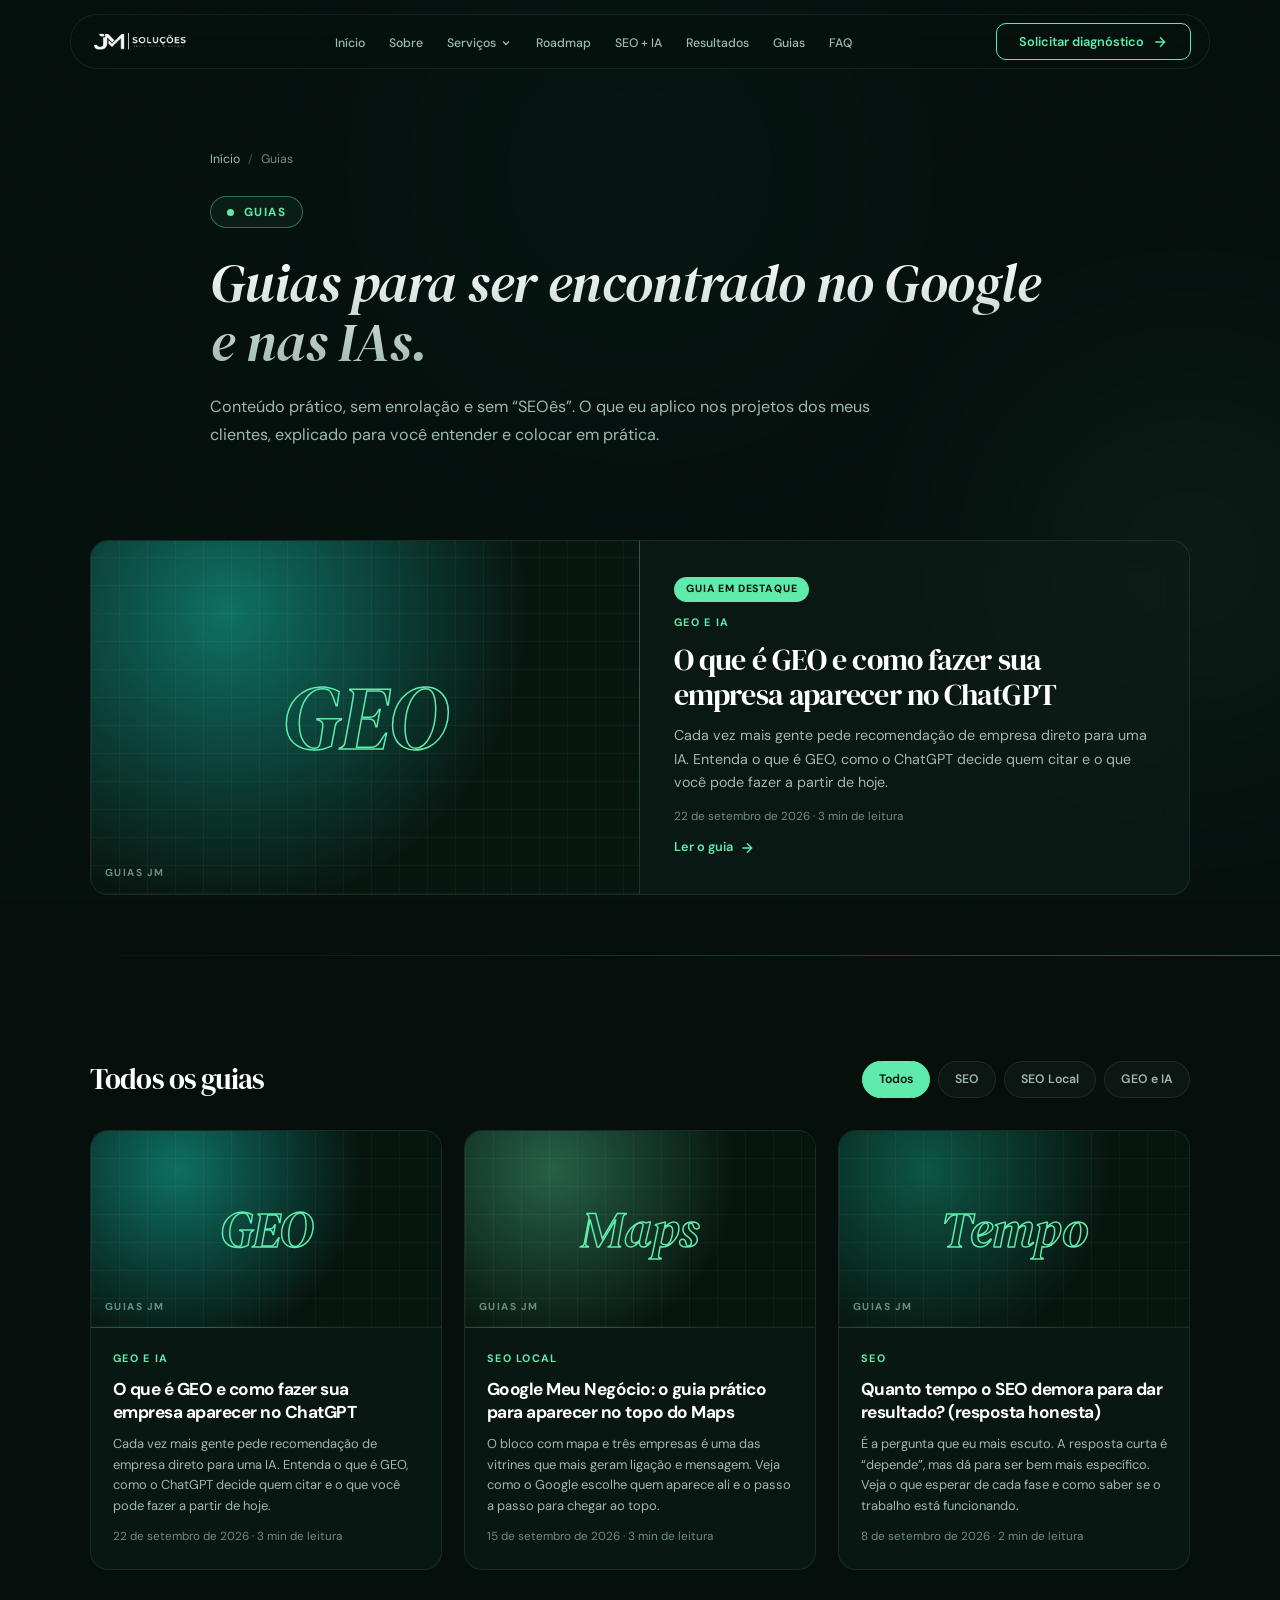
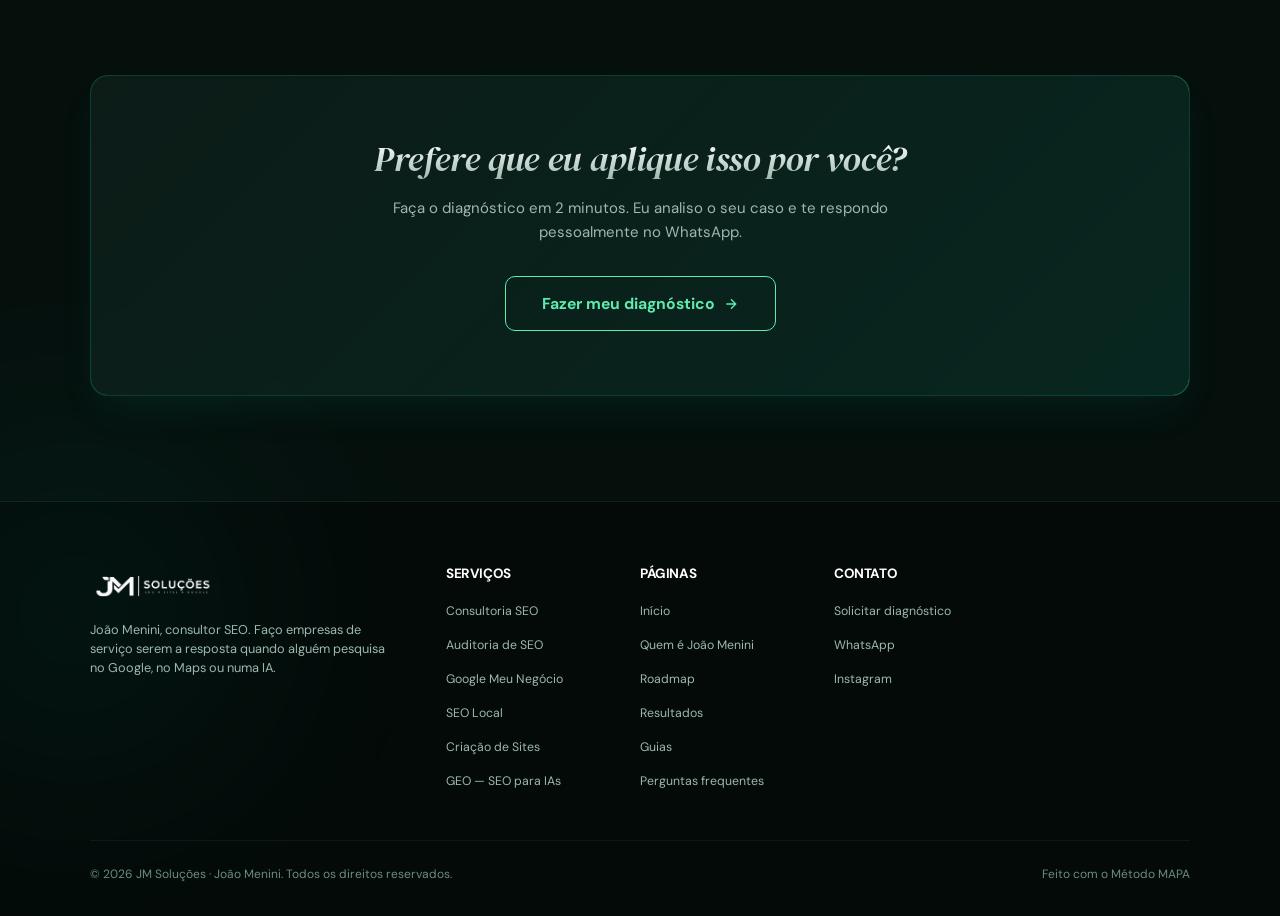
==== guias/index.html @ f7085494 "Rebuild site around SEO consulting: services, results, guides - Home rewritten: João Menini bio, Mét" ====
<!DOCTYPE html>
<html lang="pt-BR">
<head>
  <meta charset="UTF-8">
  <meta name="viewport" content="width=device-width, initial-scale=1.0">
  <title>Guias de SEO, Google Meu Negócio e GEO | João Menini</title>
  <meta name="description" content="Guias práticos e sem enrolação sobre SEO, SEO local, Google Meu Negócio e como aparecer nas IAs, escritos pelo consultor SEO João Menini.">

  <!-- OpenGraph Metadata -->
  <meta property="og:title" content="Guias de SEO, Google Meu Negócio e GEO | João Menini">
  <meta property="og:description" content="Guias práticos e sem enrolação sobre SEO, SEO local, Google Meu Negócio e como aparecer nas IAs, escritos pelo consultor SEO João Menini.">
  <meta property="og:type" content="website">
  <meta property="og:locale" content="pt_BR">

  <!-- Favicon & Stylesheet -->
  <link rel="icon" type="image/avif" href="../images/favicon.avif">
  <link rel="icon" type="image/png" href="../images/favicon.png">
  <link rel="stylesheet" href="../styles.css">
  <script type="application/ld+json">{"@context": "https://schema.org", "@type": "Blog", "name": "Guias JM Soluções", "description": "Guias práticos de SEO, SEO local, Google Meu Negócio e GEO escritos pelo consultor SEO João Menini.", "author": {"@type": "Person", "name": "João Menini"}, "blogPost": [{"@type": "BlogPosting", "headline": "O que é GEO e como fazer sua empresa aparecer no ChatGPT", "datePublished": "2026-09-22", "author": {"@type": "Person", "name": "João Menini"}}, {"@type": "BlogPosting", "headline": "Google Meu Negócio: o guia prático para aparecer no topo do Maps", "datePublished": "2026-09-15", "author": {"@type": "Person", "name": "João Menini"}}, {"@type": "BlogPosting", "headline": "Quanto tempo o SEO demora para dar resultado? (resposta honesta)", "datePublished": "2026-09-08", "author": {"@type": "Person", "name": "João Menini"}}]}</script>
</head>
<body>

  <!-- Background Ambient Glow Spotlights -->
  <div class="ambient-glow-container">
    <div class="glow-orb glow-orb-indigo"></div>
    <div class="glow-orb glow-orb-cyan"></div>
    <div class="glow-orb glow-orb-violet"></div>
  </div>

  <!-- [ HEADER / NAVBAR ] -->
  <header>
    <nav class="navbar" id="navbar" aria-label="Navegação principal">
      <a href="../index.html" class="logo">
        <img src="../images/logo.avif" alt="JM Soluções" class="logo-img" width="330" height="110">
      </a>

      <ul class="nav-links">
        <li><a href="../index.html">Início</a></li>
        <li><a href="../index.html#sobre">Sobre</a></li>
        <li class="nav-dropdown">
          <button class="nav-dropdown-toggle" aria-expanded="false" aria-haspopup="true">Serviços <svg width="12" height="12" viewBox="0 0 24 24" fill="none" stroke="currentColor" stroke-width="2.5" aria-hidden="true"><polyline points="6 9 12 15 18 9"/></svg></button>
          <div class="nav-dropdown-menu">
            <a href="../servicos/consultoria-seo.html">Consultoria SEO</a>
            <a href="../servicos/auditoria-seo.html">Auditoria de SEO</a>
            <a href="../servicos/google-meu-negocio.html">Google Meu Negócio</a>
            <a href="../servicos/seo-local.html">SEO Local</a>
            <a href="../servicos/criacao-de-sites.html">Criação de Sites</a>
            <a href="../servicos/geo-seo-para-ia.html">GEO — SEO para IAs</a>
          </div>
        </li>
        <li><a href="../index.html#roadmap">Roadmap</a></li>
        <li><a href="../index.html#ia">SEO + IA</a></li>
        <li><a href="../resultados.html">Resultados</a></li>
        <li><a href="../guias/index.html" class="active">Guias</a></li>
        <li><a href="../index.html#faq">FAQ</a></li>
      </ul>

      <button class="btn btn-primary open-modal-btn">
        Solicitar diagnóstico
        <svg width="16" height="16" viewBox="0 0 24 24" fill="none" stroke="currentColor" stroke-width="2" aria-hidden="true"><path d="M5 12h14M12 5l7 7-7 7"/></svg>
      </button>

      <button class="mobile-toggle" id="mobileToggle" aria-label="Abrir menu">
        <svg width="24" height="24" viewBox="0 0 24 24" fill="none" stroke="currentColor" stroke-width="2"><path d="M4 6h16M4 12h16M4 18h16"/></svg>
      </button>
    </nav>

    <!-- Mobile Drawer -->
    <div class="mobile-drawer" id="mobileDrawer">
      <button class="mobile-drawer-close" id="mobileDrawerClose" aria-label="Fechar menu">&times;</button>
      <a href="../index.html" class="mobile-nav-link">Início</a>
      <a href="../index.html#sobre" class="mobile-nav-link">Sobre</a>
      <div class="mobile-drawer-group">
        <span class="mobile-drawer-label">Serviços</span>
        <a href="../servicos/consultoria-seo.html" class="mobile-nav-link">Consultoria SEO</a>
        <a href="../servicos/auditoria-seo.html" class="mobile-nav-link">Auditoria de SEO</a>
        <a href="../servicos/google-meu-negocio.html" class="mobile-nav-link">Google Meu Negócio</a>
        <a href="../servicos/seo-local.html" class="mobile-nav-link">SEO Local</a>
        <a href="../servicos/criacao-de-sites.html" class="mobile-nav-link">Criação de Sites</a>
        <a href="../servicos/geo-seo-para-ia.html" class="mobile-nav-link">GEO — SEO para IAs</a>
      </div>
      <a href="../index.html#roadmap" class="mobile-nav-link">Roadmap</a>
      <a href="../index.html#ia" class="mobile-nav-link">SEO + IA</a>
      <a href="../resultados.html" class="mobile-nav-link">Resultados</a>
      <a href="../guias/index.html" class="mobile-nav-link">Guias</a>
      <a href="../index.html#faq" class="mobile-nav-link">FAQ</a>
      <button class="btn btn-primary open-modal-btn" style="margin-top: 12px;">Solicitar diagnóstico</button>
    </div>
  </header>

  <main>
    <section class="page-hero section-relative">
      <div class="container">
        <nav aria-label="Você está em">
          <ol class="breadcrumb">
            <li><a href="../index.html">Início</a></li>
            <li aria-current="page">Guias</li>
          </ol>
        </nav>
        <div class="hero-kicker"><span class="pulse"></span> Guias</div>
        <h1 class="page-title text-gradient">Guias para ser encontrado no Google e nas IAs.</h1>
        <p class="page-lead">Conteúdo prático, sem enrolação e sem “SEOês”. O que eu aplico nos projetos dos meus clientes, explicado para você entender e colocar em prática.</p>
      </div>
    </section>

    <section class="section-relative" style="padding-bottom: 60px;">
      <div class="container">
        <a class="glass-card guide-featured reveal" href="../guias/o-que-e-geo-como-aparecer-no-chatgpt.html">
          <div class="guide-cover cat-geo-ia large" aria-hidden="true">
              <span class="guide-cover-word">GEO</span>
              <span class="guide-cover-brand">Guias JM</span>
            </div>
          <div class="guide-featured-body">
            <span class="guide-badge">Guia em destaque</span>
            <span class="guide-cat">GEO e IA</span>
            <h2>O que é GEO e como fazer sua empresa aparecer no ChatGPT</h2>
            <p>Cada vez mais gente pede recomendação de empresa direto para uma IA. Entenda o que é GEO, como o ChatGPT decide quem citar e o que você pode fazer a partir de hoje.</p>
            <span class="guide-meta"><time datetime="2026-09-22">22 de setembro de 2026</time> · 3 min de leitura</span>
            <span class="servico-link-cta">Ler o guia <svg width="16" height="16" viewBox="0 0 24 24" fill="none" stroke="currentColor" stroke-width="2" aria-hidden="true"><path d="M5 12h14M12 5l7 7-7 7"/></svg></span>
          </div>
        </a>
      </div>
    </section>

    <hr class="section-divider">

    <section class="section-padding section-relative" id="todos-os-guias">
      <div class="container">
        <div class="guides-toolbar reveal">
          <h2 class="guides-toolbar-title">Todos os guias</h2>
          <div class="guide-chips" role="group" aria-label="Filtrar por categoria"><button class="guide-chip active" data-filter="all">Todos</button><button class="guide-chip" data-filter="seo">SEO</button><button class="guide-chip" data-filter="seo-local">SEO Local</button><button class="guide-chip" data-filter="geo-ia">GEO e IA</button></div>
        </div>
        <div class="guides-grid">
          <a class="glass-card guide-card " href="../guias/o-que-e-geo-como-aparecer-no-chatgpt.html" data-cat="geo-ia">
            <div class="guide-cover cat-geo-ia " aria-hidden="true">
              <span class="guide-cover-word">GEO</span>
              <span class="guide-cover-brand">Guias JM</span>
            </div>
            <div class="guide-card-body">
              <span class="guide-cat">GEO e IA</span>
              <h3>O que é GEO e como fazer sua empresa aparecer no ChatGPT</h3>
              <p>Cada vez mais gente pede recomendação de empresa direto para uma IA. Entenda o que é GEO, como o ChatGPT decide quem citar e o que você pode fazer a partir de hoje.</p>
              <span class="guide-meta"><time datetime="2026-09-22">22 de setembro de 2026</time> · 3 min de leitura</span>
            </div>
          </a>
          <a class="glass-card guide-card " href="../guias/google-meu-negocio-guia-para-aparecer-no-maps.html" data-cat="seo-local">
            <div class="guide-cover cat-seo-local " aria-hidden="true">
              <span class="guide-cover-word">Maps</span>
              <span class="guide-cover-brand">Guias JM</span>
            </div>
            <div class="guide-card-body">
              <span class="guide-cat">SEO Local</span>
              <h3>Google Meu Negócio: o guia prático para aparecer no topo do Maps</h3>
              <p>O bloco com mapa e três empresas é uma das vitrines que mais geram ligação e mensagem. Veja como o Google escolhe quem aparece ali e o passo a passo para chegar ao topo.</p>
              <span class="guide-meta"><time datetime="2026-09-15">15 de setembro de 2026</time> · 3 min de leitura</span>
            </div>
          </a>
          <a class="glass-card guide-card " href="../guias/quanto-tempo-seo-demora-para-dar-resultado.html" data-cat="seo">
            <div class="guide-cover cat-seo " aria-hidden="true">
              <span class="guide-cover-word">Tempo</span>
              <span class="guide-cover-brand">Guias JM</span>
            </div>
            <div class="guide-card-body">
              <span class="guide-cat">SEO</span>
              <h3>Quanto tempo o SEO demora para dar resultado? (resposta honesta)</h3>
              <p>É a pergunta que eu mais escuto. A resposta curta é “depende”, mas dá para ser bem mais específico. Veja o que esperar de cada fase e como saber se o trabalho está funcionando.</p>
              <span class="guide-meta"><time datetime="2026-09-08">8 de setembro de 2026</time> · 2 min de leitura</span>
            </div>
          </a>
        </div>
        <p class="guides-empty" hidden>Nenhum guia nesta categoria ainda. Em breve!</p>
      </div>
    </section>

    <section class="section-padding section-relative" style="padding-top: 0;">
      <div class="container">
        <div class="cta-final-box reveal-scale">
          <h2 class="cta-final-title text-gradient">Prefere que eu aplique isso por você?</h2>
          <p class="cta-final-subtitle">Faça o diagnóstico em 2 minutos. Eu analiso o seu caso e te respondo pessoalmente no WhatsApp.</p>
          <button class="btn btn-cyan open-modal-btn" style="font-size: 1.05rem; padding: 16px 36px;">Fazer meu diagnóstico <svg width="16" height="16" viewBox="0 0 24 24" fill="none" stroke="currentColor" stroke-width="2" aria-hidden="true"><path d="M5 12h14M12 5l7 7-7 7"/></svg></button>
        </div>
      </div>
    </section>
  </main>

  <!-- [ FOOTER ] -->
  <footer class="footer">
    <div class="container">
      <div class="footer-grid">
        <div class="footer-brand">
          <a href="../index.html" class="logo">
            <img src="../images/logo.avif" alt="JM Soluções" class="logo-img" width="330" height="110">
          </a>
          <p>
            João Menini, consultor SEO. Faço empresas de serviço serem a resposta quando alguém pesquisa no Google, no Maps ou numa IA.
          </p>
        </div>

        <div class="footer-column">
          <h4>SERVIÇOS</h4>
          <ul>
            <li><a href="../servicos/consultoria-seo.html">Consultoria SEO</a></li>
            <li><a href="../servicos/auditoria-seo.html">Auditoria de SEO</a></li>
            <li><a href="../servicos/google-meu-negocio.html">Google Meu Negócio</a></li>
            <li><a href="../servicos/seo-local.html">SEO Local</a></li>
            <li><a href="../servicos/criacao-de-sites.html">Criação de Sites</a></li>
            <li><a href="../servicos/geo-seo-para-ia.html">GEO — SEO para IAs</a></li>
          </ul>
        </div>

        <div class="footer-column">
          <h4>PÁGINAS</h4>
          <ul>
            <li><a href="../index.html">Início</a></li>
            <li><a href="../index.html#sobre">Quem é João Menini</a></li>
            <li><a href="../index.html#roadmap">Roadmap</a></li>
            <li><a href="../resultados.html">Resultados</a></li>
            <li><a href="../guias/index.html">Guias</a></li>
            <li><a href="../index.html#faq">Perguntas frequentes</a></li>
          </ul>
        </div>

        <div class="footer-column">
          <h4>CONTATO</h4>
          <ul>
            <li><a href="#" class="open-modal-btn">Solicitar diagnóstico</a></li>
            <li><a href="https://wa.me/5500000000000" target="_blank" rel="noopener">WhatsApp</a></li>
            <li><a href="https://instagram.com" target="_blank" rel="noopener">Instagram</a></li>
          </ul>
        </div>
      </div>

      <div class="footer-bottom">
        <div>© 2026 JM Soluções · João Menini. Todos os direitos reservados.</div>
        <div>Feito com o Método MAPA</div>
      </div>
    </div>
  </footer>

  <!-- Floating diagnosis CTA -->
  <button class="diag-float open-modal-btn" aria-label="Solicitar diagnóstico">
    Solicitar diagnóstico <svg width="16" height="16" viewBox="0 0 24 24" fill="none" stroke="currentColor" stroke-width="2" aria-hidden="true"><path d="M5 12h14M12 5l7 7-7 7"/></svg>
  </button>

  <!-- DIAGNÓSTICO MODAL (multi-step → WhatsApp) -->
  <div class="modal-overlay" id="contactModal" role="dialog" aria-modal="true" aria-labelledby="diagTitle">
    <div class="modal-content diag-modal">
      <button class="modal-close" id="modalClose" aria-label="Fechar">&times;</button>

      <div class="diag-head">
        <span class="diag-kicker">Diagnóstico gratuito · 2 minutos</span>
        <h3 class="modal-title text-gradient" id="diagTitle">Me conta sobre a sua empresa.</h3>
        <p class="modal-desc">São 4 passos rápidos. No final, suas respostas vão direto para o meu WhatsApp e eu te respondo pessoalmente.</p>
        <div class="diag-progress"><span class="diag-progress-bar" id="diagProgress"></span></div>
        <div class="diag-step-label" id="diagStepLabel">Etapa 1 de 4</div>
      </div>

      <form id="leadForm" novalidate>
        <fieldset class="diag-step active">
          <legend>Sua empresa</legend>
          <p class="diag-hint">Para eu saber com quem estou falando.</p>
          <div class="form-group">
            <label for="diagEmpresa">Nome da empresa</label>
            <input type="text" id="diagEmpresa" name="empresa" class="form-control" placeholder="Ex: Clínica Sorriso" required>
          </div>
          <div class="form-row">
            <div class="form-group">
              <label for="diagSegmento">Segmento</label>
              <input type="text" id="diagSegmento" name="segmento" class="form-control" placeholder="Ex: Odontologia" required>
            </div>
            <div class="form-group">
              <label for="diagCidade">Cidade e estado</label>
              <input type="text" id="diagCidade" name="cidade" class="form-control" placeholder="Ex: Rio de Janeiro, RJ" required>
            </div>
          </div>
        </fieldset>

        <fieldset class="diag-step">
          <legend>O que você quer resolver?</legend>
          <p class="diag-hint">Não precisa ter certeza. Na dúvida, escolha “Ainda não sei”.</p>
          <div class="form-group">
            <label for="diagService">Serviço de interesse</label>
            <select id="diagService" name="servico" class="form-control" required><option value="" disabled selected>Selecione uma opção</option><option value="Consultoria SEO">Consultoria SEO</option><option value="Auditoria de SEO">Auditoria de SEO</option><option value="Google Meu Negócio">Google Meu Negócio</option><option value="SEO Local">SEO Local</option><option value="Criação de Sites">Criação de Sites</option><option value="GEO (SEO para IAs)">GEO (SEO para IAs)</option><option value="Ainda não sei">Ainda não sei</option></select>
          </div>
          <div class="form-group">
            <label for="diagObjetivo">Principal objetivo</label>
            <select id="diagObjetivo" name="objetivo" class="form-control" required><option value="" disabled selected>Selecione uma opção</option><option value="Gerar mais contatos e clientes">Gerar mais contatos e clientes</option><option value="Aparecer no Google">Aparecer no Google</option><option value="Aparecer no Google Maps">Aparecer no Google Maps</option><option value="Ser recomendado pelas IAs">Ser recomendado pelas IAs</option><option value="Melhorar o site atual">Melhorar o site atual</option><option value="Criar um site novo">Criar um site novo</option></select>
          </div>
        </fieldset>

        <fieldset class="diag-step">
          <legend>Onde você está hoje</legend>
          <p class="diag-hint">Isso me ajuda a chegar na conversa já com algumas ideias.</p>
          <div class="form-group">
            <label for="diagSite">URL do site (se houver)</label>
            <input type="text" id="diagSite" name="site" class="form-control" placeholder="www.suaempresa.com.br">
          </div>
          <div class="form-row">
            <div class="form-group">
              <label for="diagInvest">Investimento previsto</label>
              <select id="diagInvest" name="investimento" class="form-control" required><option value="" disabled selected>Selecione</option><option value="Ainda estou avaliando">Ainda estou avaliando</option><option value="Até R$ 1.500/mês">Até R$ 1.500/mês</option><option value="R$ 1.500 a R$ 3.000/mês">R$ 1.500 a R$ 3.000/mês</option><option value="Acima de R$ 3.000/mês">Acima de R$ 3.000/mês</option></select>
            </div>
            <div class="form-group">
              <label for="diagJaInveste">Já investe em SEO?</label>
              <select id="diagJaInveste" name="investe_seo" class="form-control" required><option value="" disabled selected>Selecione</option><option value="Sim, com agência ou profissional">Sim, com agência ou profissional</option><option value="Sim, faço por conta própria">Sim, faço por conta própria</option><option value="Não, ainda não invisto">Não, ainda não invisto</option></select>
            </div>
          </div>
          <div class="form-group">
            <label for="diagContexto">Contexto adicional (opcional)</label>
            <textarea id="diagContexto" name="contexto" class="form-control" rows="3" placeholder="Conte o que está acontecendo hoje, concorrentes, metas..."></textarea>
          </div>
        </fieldset>

        <fieldset class="diag-step">
          <legend>Para onde eu te respondo?</legend>
          <p class="diag-hint">Uso seus dados só para responder você. Nada de lista de e-mail.</p>
          <div class="form-group">
            <label for="diagNome">Seu nome</label>
            <input type="text" id="diagNome" name="nome" class="form-control" placeholder="Ex: Rodrigo Silva" required autocomplete="name">
          </div>
          <div class="form-row">
            <div class="form-group">
              <label for="diagWhats">WhatsApp</label>
              <input type="tel" id="diagWhats" name="whatsapp" class="form-control" placeholder="(00) 90000-0000" required autocomplete="tel">
            </div>
            <div class="form-group">
              <label for="diagEmail">E-mail (opcional)</label>
              <input type="email" id="diagEmail" name="email" class="form-control" placeholder="voce@empresa.com" autocomplete="email">
            </div>
          </div>
        </fieldset>

        <div class="diag-nav">
          <button type="button" class="btn btn-secondary" id="diagBack" hidden>Voltar</button>
          <button type="button" class="btn btn-primary" id="diagNext">Continuar <svg width="16" height="16" viewBox="0 0 24 24" fill="none" stroke="currentColor" stroke-width="2" aria-hidden="true"><path d="M5 12h14M12 5l7 7-7 7"/></svg></button>
          <button type="submit" class="btn btn-cyan" id="diagSubmit" hidden>Enviar diagnóstico <svg width="16" height="16" viewBox="0 0 24 24" fill="none" stroke="currentColor" stroke-width="2" aria-hidden="true"><path d="M5 12h14M12 5l7 7-7 7"/></svg></button>
        </div>
        <p class="diag-privacy">Quem responde é o próprio João Menini.</p>
      </form>

      <div class="diag-success" id="diagSuccess" role="status">
        <div class="diag-success-icon">
          <svg width="26" height="26" viewBox="0 0 24 24" fill="none" stroke="currentColor" stroke-width="2.5"><polyline points="20 6 9 17 4 12"/></svg>
        </div>
        <h3>Pronto! Agora é só enviar.</h3>
        <p>Abri o WhatsApp com as suas respostas. É só apertar enviar. Se a janela não abriu, use o botão abaixo.</p>
        <a href="#" class="btn btn-cyan" id="diagWhatsLink" target="_blank" rel="noopener">Abrir WhatsApp <svg width="16" height="16" viewBox="0 0 24 24" fill="none" stroke="currentColor" stroke-width="2" aria-hidden="true"><path d="M5 12h14M12 5l7 7-7 7"/></svg></a>
      </div>
    </div>
  </div>

  <!-- PROOF IMAGE LIGHTBOX MODAL -->
  <div class="proof-lightbox" id="proofLightbox" role="dialog" aria-modal="true" aria-hidden="true" aria-label="Visualização do print ampliado">
    <div class="proof-lightbox-backdrop" id="proofLightboxBackdrop"></div>
    <div class="proof-lightbox-container">
      <button class="proof-lightbox-close" id="proofLightboxClose" aria-label="Fechar visualização">
        <svg width="20" height="20" viewBox="0 0 24 24" fill="none" stroke="currentColor" stroke-width="2.5"><line x1="18" y1="6" x2="6" y2="18"/><line x1="6" y1="6" x2="18" y2="18"/></svg>
      </button>
      <div class="proof-lightbox-body">
        <img alt="" class="proof-lightbox-img" id="proofLightboxImg">
        <div class="proof-lightbox-caption" id="proofLightboxCaption"></div>
      </div>
    </div>
  </div>

  <!-- JavaScript App Logic -->
  <script src="../app.js"></script>
</body>
</html>
---- styles.css ----
/* ==========================================================================
   JM SOLUÇÕES — EDITORIAL DARK TEAL DESIGN SYSTEM (INSPIRED BY FYSI LAB DIGITAL)
   ========================================================================== */

@import url('https://fonts.googleapis.com/css2?family=DM+Serif+Display:ital@0;1&family=DM+Sans:wght@400;500;600;700;800&display=swap');

:root {
  /* Color Palette — Editorial Dark Teal */
  --bg-base: #05100d;
  --bg-surface: #0b1f1b;
  --bg-card: rgba(13, 28, 24, 0.65);
  --bg-card-hover: rgba(17, 36, 31, 0.85);
  --bg-glass: rgba(255, 255, 255, 0.03);

  /* Brand Accent Colors */
  --accent-indigo: #0f6b57;
  --accent-indigo-glow: rgba(15, 107, 87, 0.22);
  --accent-violet: #14b8a6;
  --accent-cyan: #5eebac;
  --accent-cyan-glow: rgba(94, 235, 172, 0.22);
  --accent-emerald: #10b981;
  --accent-amber: #f59e0b;

  /* Text Hierarchy */
  --text-white: #ffffff;
  --text-main: #f5f9f7;
  --text-muted: #9db8ae;
  --text-dim: #6b8c81;

  /* Micro-Borders & Gradients */
  --border-subtle: rgba(255, 255, 255, 0.08);
  --border-active: rgba(15, 107, 87, 0.4);
  --border-cyan-active: rgba(94, 235, 172, 0.4);

  /* Layout & Spacing */
  --radius-sm: 6px;
  --radius-md: 12px;
  --radius-lg: 18px;
  --radius-full: 9999px;
  --radius-btn: 10px;
  --max-width: 1140px;

  /* Easing & Timing */
  --transition-smooth: all 0.4s cubic-bezier(0.16, 1, 0.3, 1);
  --transition-fast: all 0.2s cubic-bezier(0.16, 1, 0.3, 1);
}

/* Reset & Global Base Settings */
*, *::before, *::after {
  box-sizing: border-box;
  margin: 0;
  padding: 0;
}

html {
  scroll-behavior: smooth;
  font-size: 15px;
  background-color: var(--bg-base);
  color: var(--text-main);
  font-family: 'DM Sans', -apple-system, BlinkMacSystemFont, sans-serif;
  overflow-x: clip; /* clip (not hidden) keeps position: sticky working */
  -webkit-font-smoothing: antialiased;
}

html::after {
  content: '';
  position: fixed;
  inset: 0;
  z-index: 9999;
  pointer-events: none;
  opacity: 0.05;
  mix-blend-mode: overlay;
  background-image: url("data:image/svg+xml,%3Csvg xmlns='http://www.w3.org/2000/svg'%3E%3Cfilter id='n'%3E%3CfeTurbulence type='fractalNoise' baseFrequency='0.85' numOctaves='3' stitchTiles='stitch'/%3E%3C/filter%3E%3Crect width='100%25' height='100%25' filter='url(%23n)'/%3E%3C/svg%3E");
  background-size: 180px 180px;
}

body {
  background-color: var(--bg-base);
  color: var(--text-main);
  line-height: 1.6;
  position: relative;
  overflow-x: clip;
}

/* Custom Scrollbar */
::-webkit-scrollbar {
  width: 8px;
}
::-webkit-scrollbar-track {
  background: var(--bg-base);
}
::-webkit-scrollbar-thumb {
  background: rgba(255, 255, 255, 0.15);
  border-radius: 4px;
}
::-webkit-scrollbar-thumb:hover {
  background: var(--accent-indigo);
}

/* Typography Styles */
h1, h2, h3, h4, .font-heading {
  font-family: 'DM Sans', sans-serif;
  font-weight: 700;
  line-height: 1.15;
  letter-spacing: -0.03em;
  color: var(--text-white);
}

.text-gradient {
  background: linear-gradient(180deg, #ffffff 0%, #9db8ae 100%);
  -webkit-background-clip: text;
  -webkit-text-fill-color: transparent;
}

.text-gradient-cyan {
  background: linear-gradient(135deg, #ffffff 0%, var(--accent-cyan) 100%);
  -webkit-background-clip: text;
  -webkit-text-fill-color: transparent;
}

.text-gradient-indigo {
  background: linear-gradient(135deg, #ffffff 0%, var(--accent-indigo) 100%);
  -webkit-background-clip: text;
  -webkit-text-fill-color: transparent;
}

/* Ambient Background Lights (Delucks Glow Spotlights) */
.ambient-glow-container {
  position: absolute;
  top: 0;
  left: 0;
  width: 100%;
  height: 100%;
  pointer-events: none;
  z-index: 0;
  overflow: hidden;
}

.glow-orb {
  position: absolute;
  border-radius: 50%;
  filter: blur(120px);
  opacity: 0.14;
  animation: floatOrb 12s infinite alternate ease-in-out;
}

.glow-orb-indigo {
  background: radial-gradient(circle, var(--accent-indigo) 0%, transparent 70%);
  width: 500px;
  height: 500px;
  top: -80px;
  left: 50%;
  transform: translateX(-50%);
}

.glow-orb-cyan {
  background: radial-gradient(circle, var(--accent-cyan) 0%, transparent 70%);
  width: 420px;
  height: 420px;
  top: 350px;
  right: -120px;
}

.glow-orb-violet {
  background: radial-gradient(circle, var(--accent-violet) 0%, transparent 70%);
  width: 450px;
  height: 450px;
  bottom: 80px;
  left: -150px;
}

@keyframes floatOrb {
  0% { transform: translateY(0) scale(1); }
  100% { transform: translateY(30px) scale(1.08); }
}

/* Grid & Layout Helpers */
.container {
  max-width: var(--max-width);
  margin: 0 auto;
  padding: 0 20px;
  position: relative;
  z-index: 2;
}

.section-padding {
  padding: 105px 0;
}

@media (max-width: 768px) {
  .section-padding {
    padding: 70px 0;
  }
}

.section-header {
  text-align: center;
  max-width: 720px;
  margin: 0 auto 56px auto;
}

.section-tag {
  display: inline-flex;
  align-items: center;
  gap: 8px;
  padding: 0;
  border-radius: 0;
  background: transparent;
  border: none;
  color: var(--accent-cyan);
  font-size: 0.8rem;
  font-weight: 600;
  letter-spacing: 0.12em;
  text-transform: uppercase;
  margin-bottom: 20px;
}

.section-tag::before {
  content: '{ ';
  opacity: 0.6;
}

.section-tag::after {
  content: ' }';
  opacity: 0.6;
}

.section-tag .dot {
  display: none;
}

.section-title {
  font-family: 'DM Serif Display', serif;
  font-weight: 400;
  letter-spacing: -0.01em;
  font-size: 2.3rem;
  margin-bottom: 18px;
}

@media (max-width: 768px) {
  .section-title {
    font-size: 1.8rem;
  }
}

.section-subtitle {
  font-size: 0.98rem;
  color: var(--text-muted);
  line-height: 1.65;
}

/* Glassmorphism Cards (Delucks Card Spotlight Tracking) */
.glass-card {
  position: relative;
  background: var(--bg-card);
  border: 1px solid var(--border-subtle);
  border-radius: var(--radius-lg);
  backdrop-filter: blur(16px);
  -webkit-backdrop-filter: blur(16px);
  padding: 24px;
  transition: var(--transition-smooth);
  overflow: hidden;
}

.glass-card::before {
  content: '';
  position: absolute;
  inset: -1px;
  background: radial-gradient(
    500px circle at var(--mouse-x, 50%) var(--mouse-y, 50%),
    rgba(94, 235, 172, 0.08),
    transparent 40%
  );
  border-radius: inherit;
  pointer-events: none;
  opacity: 0;
  transition: opacity 0.3s ease;
  z-index: 1;
}

.glass-card:hover::before {
  opacity: 1;
}

.glass-card:hover {
  border-color: rgba(255, 255, 255, 0.2);
  transform: translateY(-3px);
  box-shadow: 0 16px 32px -12px rgba(0, 0, 0, 0.5);
}

/* Buttons System */
.btn {
  display: inline-flex;
  align-items: center;
  justify-content: center;
  gap: 8px;
  padding: 9px 22px;
  border-radius: var(--radius-btn);
  font-family: inherit;
  font-size: 0.85rem;
  font-weight: 600;
  text-decoration: none;
  cursor: pointer;
  transition: var(--transition-smooth);
  border: none;
  outline: none;
  position: relative;
  z-index: 1;
}

/* "Vazado" outline buttons — hollow by default, fill with a smooth sweep on hover */
.btn-primary,
.btn-cyan {
  background: transparent;
  color: var(--accent-cyan);
  border: 1.5px solid var(--accent-cyan);
  overflow: hidden;
  transition: color 0.55s cubic-bezier(0.65, 0, 0.35, 1), box-shadow 0.55s cubic-bezier(0.65, 0, 0.35, 1);
}

.btn-primary::before,
.btn-cyan::before {
  content: '';
  position: absolute;
  inset: 0;
  background: var(--accent-cyan);
  transform: scaleX(0);
  transform-origin: left center;
  transition: transform 0.55s cubic-bezier(0.65, 0, 0.35, 1);
  z-index: -1;
}

.btn-primary:hover,
.btn-cyan:hover {
  color: #04140d;
  box-shadow: 0 4px 16px var(--accent-cyan-glow);
}

.btn-primary:hover::before,
.btn-cyan:hover::before {
  transform: scaleX(1);
}

.btn-secondary {
  background: rgba(255, 255, 255, 0.05);
  color: var(--text-white);
  border: 1px solid var(--border-subtle);
  backdrop-filter: blur(10px);
}

.btn-secondary:hover {
  background: rgba(255, 255, 255, 0.1);
  border-color: rgba(94, 235, 172, 0.3);
  transform: scale(1.02);
}

.btn-cyan {
  font-weight: 700;
  padding: 11px 26px;
  font-size: 0.9rem;
}

/* ==========================================================================
   HEADER / NAVBAR
   ========================================================================== */
.navbar {
  position: fixed;
  top: 14px;
  left: 50%;
  transform: translateX(-50%);
  width: min(var(--max-width), calc(100% - 32px));
  z-index: 1000;
  background: rgba(5, 16, 13, 0.75);
  border: 1px solid var(--border-subtle);
  backdrop-filter: blur(20px);
  -webkit-backdrop-filter: blur(20px);
  border-radius: var(--radius-full);
  padding: 8px 18px;
  display: flex;
  align-items: center;
  justify-content: space-between;
  transition: var(--transition-smooth);
}

.navbar.scrolled {
  top: 8px;
  box-shadow: 0 10px 30px rgba(0, 0, 0, 0.8);
  border-color: rgba(255, 255, 255, 0.15);
}

.logo {
  display: flex;
  align-items: center;
  text-decoration: none;
}

.logo-img {
  height: 34px;
  width: auto;
  display: block;
}

.nav-links {
  display: flex;
  align-items: center;
  gap: 24px;
  list-style: none;
}

.nav-links a {
  color: var(--text-muted);
  text-decoration: none;
  font-size: 0.82rem;
  font-weight: 500;
  transition: var(--transition-fast);
}

.nav-links a:hover,
.nav-links a.active {
  color: var(--text-white);
}

.mobile-toggle {
  display: none;
  background: none;
  border: none;
  color: var(--text-white);
  font-size: 1.5rem;
  cursor: pointer;
}

@media (max-width: 992px) {
  .nav-links {
    display: none;
  }
  .mobile-toggle {
    display: block;
  }
}

/* Mobile Navigation Drawer */
.mobile-drawer {
  position: fixed;
  inset: 0;
  background: rgba(5, 16, 13, 0.97);
  backdrop-filter: blur(24px);
  z-index: 1001;
  display: flex;
  flex-direction: column;
  align-items: center;
  justify-content: center;
  gap: 28px;
  opacity: 0;
  pointer-events: none;
  transition: var(--transition-smooth);
}

.mobile-drawer.open {
  opacity: 1;
  pointer-events: all;
}

.mobile-drawer a {
  color: var(--text-main);
  text-decoration: none;
  font-size: 1.5rem;
  font-family: 'DM Sans', sans-serif;
  font-weight: 700;
}

.mobile-drawer-close {
  position: absolute;
  top: 24px;
  right: 24px;
  background: none;
  border: none;
  color: var(--text-white);
  font-size: 2rem;
  cursor: pointer;
}

/* ==========================================================================
   01 — HERO SECTION
   ========================================================================== */
.hero-section {
  min-height: 90vh;
  display: flex;
  align-items: center;
  justify-content: center;
  text-align: center;
  position: relative;
  overflow: hidden;
  padding-top: 80px;  /* account for fixed navbar */
  padding-bottom: 40px;
}

/* Hero Cursor Spotlight — same pattern as glass-card ::before */
.hero-section::before {
  content: '';
  position: absolute;
  inset: 0;
  background: radial-gradient(
    650px circle at var(--hero-mouse-x, 50%) var(--hero-mouse-y, 50%),
    rgba(94, 235, 172, 0.08),
    transparent 45%
  );
  pointer-events: none;
  opacity: 0;
  transition: opacity 0.5s ease;
  z-index: 0;
}

.hero-section.hero-spotlight-active::before {
  opacity: 1;
}

/* Ensure hero content stays above the spotlight layer */
.hero-section > .container {
  position: relative;
  z-index: 2;
}

.hero-section > .hero-particles {
  z-index: 1;
}

.hero-headline {
  font-family: 'DM Serif Display', serif;
  font-style: italic;
  font-size: clamp(2.15rem, 4.9vw, 4.7rem);
  max-width: 1000px;
  margin: 0 auto 28px auto;
  line-height: 1.05;
  letter-spacing: -0.01em;
  font-weight: 400;
  color: var(--text-white);
}

/* Hero headline text reveal — fires on page load, no JS dependency */
.hero-headline.reveal {
  opacity: 1;
  transform: none;
  transition: none;
  animation: heroTextReveal 1.5s cubic-bezier(0.16, 1, 0.3, 1) 0.15s both;
}

@keyframes heroTextReveal {
  0%   { clip-path: inset(0 100% 0 0); }
  100% { clip-path: inset(0 0 0 0); }
}

.hero-subheadline {
  font-size: 1.05rem;
  color: var(--text-muted);
  max-width: 720px;
  margin: 0 auto 38px auto;
  line-height: 1.7;
}

.hero-cta-group {
  display: flex;
  align-items: center;
  justify-content: center;
  gap: 14px;
  margin-bottom: 0;
  flex-wrap: wrap;
}

.hero-pills {
  display: flex;
  align-items: center;
  justify-content: center;
  gap: 12px;
  flex-wrap: wrap;
}

.hero-pill {
  padding: 6px 16px;
  border-radius: var(--radius-full);
  background: rgba(255, 255, 255, 0.03);
  border: 1px solid var(--border-subtle);
  color: var(--text-muted);
  font-size: 0.78rem;
  font-weight: 600;
  display: inline-flex;
  align-items: center;
  gap: 6px;
}

.hero-pill-dot {
  width: 5px;
  height: 5px;
  border-radius: 50%;
  background: var(--accent-cyan);
}

/* Hero Interactive Metrics Cards */
.hero-dashboard-preview {
  margin-top: 56px;
  position: relative;
}

.hero-grid {
  display: grid;
  grid-template-columns: repeat(3, 1fr);
  gap: 18px;
}

@media (max-width: 768px) {
  .hero-grid {
    grid-template-columns: 1fr;
  }
}

.metric-card {
  text-align: left;
  display: flex;
  flex-direction: column;
  justify-content: space-between;
}

.metric-header {
  display: flex;
  align-items: center;
  justify-content: space-between;
  margin-bottom: 12px;
}

.metric-icon {
  width: 36px;
  height: 36px;
  border-radius: 8px;
  background: rgba(15, 107, 87, 0.16);
  border: 1px solid rgba(15, 107, 87, 0.35);
  display: flex;
  align-items: center;
  justify-content: center;
  color: var(--accent-cyan);
  font-size: 1rem;
}

.metric-badge {
  font-size: 0.72rem;
  padding: 3px 8px;
  border-radius: var(--radius-full);
  background: rgba(16, 185, 129, 0.15);
  color: var(--accent-emerald);
  font-weight: 600;
}

.metric-value {
  font-size: 1.8rem;
  font-family: 'DM Sans', sans-serif;
  font-weight: 800;
  color: var(--text-white);
  margin-bottom: 4px;
}

.metric-label {
  font-size: 0.82rem;
  color: var(--text-muted);
}

/* ==========================================================================
   INTERACTIVE DIAGRAM ARROW (shared by the Google + AI diagram section)
   ========================================================================== */
.diagram-arrow {
  display: flex;
  align-items: center;
  justify-content: center;
  color: var(--accent-cyan);
  font-size: 1.2rem;
  animation: bounceArrow 2s infinite ease-in-out;
}

@keyframes bounceArrow {
  0%, 100% { transform: translateY(0); }
  50% { transform: translateY(5px); }
}

/* ==========================================================================
   03 — SERVIÇOS SECTION
   ========================================================================== */
.servicos-grid {
  display: grid;
  grid-template-columns: repeat(3, 1fr);
  gap: 20px;
}

@media (max-width: 992px) {
  .servicos-grid {
    grid-template-columns: 1fr;
  }
}

.servico-card {
  display: flex;
  flex-direction: column;
  justify-content: space-between;
  height: 100%;
}

.servico-title {
  font-size: 1.25rem;
  margin-bottom: 12px;
  display: flex;
  align-items: center;
  gap: 10px;
}

.servico-icon {
  width: 32px;
  height: 32px;
  border-radius: 8px;
  background: rgba(15, 107, 87, 0.18);
  color: var(--accent-cyan);
  display: flex;
  align-items: center;
  justify-content: center;
  font-size: 0.95rem;
}

.servico-desc {
  color: var(--text-muted);
  font-size: 0.88rem;
  margin-bottom: 20px;
  line-height: 1.55;
}

.servico-list {
  list-style: none;
  display: flex;
  flex-direction: column;
  gap: 10px;
  margin-bottom: 24px;
}

.servico-list li {
  display: flex;
  align-items: center;
  gap: 8px;
  color: var(--text-main);
  font-size: 0.82rem;
  font-weight: 500;
}

.servico-list li svg {
  color: var(--accent-cyan);
  flex-shrink: 0;
}

/* ==========================================================================
   BENEFÍCIOS DO POSICIONAMENTO DIGITAL (6-CARD GRID)
   ========================================================================== */
.beneficios-grid {
  display: grid;
  grid-template-columns: repeat(3, 1fr);
  gap: 20px;
}

@media (max-width: 992px) {
  .beneficios-grid {
    grid-template-columns: repeat(2, 1fr);
  }
}

@media (max-width: 600px) {
  .beneficios-grid {
    grid-template-columns: 1fr;
  }
}

.beneficio-card {
  display: flex;
  flex-direction: column;
  height: 100%;
  padding: 28px 24px;
}

.card-number {
  font-family: 'DM Sans', sans-serif;
  font-weight: 800;
  font-size: 1.4rem;
  color: var(--accent-cyan);
  opacity: 0.85;
  margin-bottom: 12px;
  line-height: 1;
}

.beneficio-title {
  font-size: 1.15rem;
  margin-bottom: 10px;
  color: var(--text-white);
}

.beneficio-desc {
  font-size: 0.88rem;
  color: var(--text-muted);
  line-height: 1.6;
}

/* ==========================================================================
   04 — PROJETOS SHOWCASE
   ========================================================================== */
.projects-grid {
  display: grid;
  grid-template-columns: repeat(3, 1fr);
  gap: 20px;
}

@media (max-width: 992px) {
  .projects-grid {
    grid-template-columns: 1fr;
  }
}

.project-card {
  padding: 0;
  overflow: hidden;
  display: flex;
  flex-direction: column;
}

.project-image-wrapper {
  position: relative;
  width: 100%;
  height: 180px;
  overflow: hidden;
}

.project-image-wrapper img {
  width: 100%;
  height: 100%;
  object-fit: cover;
  transition: transform 0.6s cubic-bezier(0.16, 1, 0.3, 1);
}

.project-card:hover .project-image-wrapper img {
  transform: scale(1.06);
}

.project-content {
  padding: 20px;
  display: flex;
  flex-direction: column;
  justify-content: space-between;
  flex: 1;
}

.project-name {
  font-size: 1.15rem;
  margin-bottom: 4px;
}

.project-segment {
  color: var(--accent-cyan);
  font-size: 0.8rem;
  font-weight: 600;
  margin-bottom: 12px;
}

.project-tags {
  display: flex;
  gap: 6px;
  flex-wrap: wrap;
  margin-bottom: 18px;
}

.project-tag {
  font-size: 0.72rem;
  padding: 3px 8px;
  border-radius: var(--radius-full);
  background: rgba(255, 255, 255, 0.05);
  color: var(--text-muted);
  border: 1px solid var(--border-subtle);
}

/* ==========================================================================
   05 — GOOGLE + AI DIAGRAM SECTION
   ========================================================================== */
.ai-diagram-card {
  background: var(--bg-surface);
  border: 1px solid var(--border-subtle);
  border-radius: var(--radius-lg);
  padding: 44px 28px;
  position: relative;
  overflow: hidden;
}

.ai-diagram-grid {
  display: flex;
  align-items: center;
  justify-content: center;
  gap: 28px;
  flex-wrap: wrap;
}

.ai-source-column {
  display: flex;
  flex-direction: column;
  gap: 14px;
}

.ai-source-box {
  background: rgba(255, 255, 255, 0.03);
  border: 1px solid var(--border-subtle);
  border-radius: var(--radius-md);
  padding: 12px 20px;
  font-family: 'DM Sans', sans-serif;
  font-weight: 700;
  color: var(--text-white);
  display: flex;
  align-items: center;
  gap: 8px;
  font-size: 0.82rem;
}

.ai-target-box {
  background: var(--accent-cyan);
  color: #04140d;
  font-family: 'DM Sans', sans-serif;
  font-weight: 800;
  font-size: 1.05rem;
  padding: 18px 36px;
  border-radius: var(--radius-lg);
  box-shadow: 0 4px 20px var(--accent-cyan-glow);
}

/* ==========================================================================
   08 — PROCESSO STEP TIMELINE (editorial divider-list, Fysi Lab style)
   ========================================================================== */
.process-grid {
  display: flex;
  flex-direction: column;
}

.glass-card.process-card {
  position: relative;
  display: grid;
  grid-template-columns: 56px 220px 1fr;
  column-gap: 28px;
  align-items: baseline;
  background: transparent;
  border: none;
  border-top: 1px solid var(--border-subtle);
  border-radius: 0;
  backdrop-filter: none;
  -webkit-backdrop-filter: none;
  padding: 26px 4px;
  box-shadow: none;
  transition: border-color 0.3s ease;
}

.process-grid .process-card:last-child {
  border-bottom: 1px solid var(--border-subtle);
}

.glass-card.process-card::before {
  display: none;
}

.glass-card.process-card:hover {
  transform: none;
  box-shadow: none;
  border-top-color: rgba(94, 235, 172, 0.4);
}

.process-number {
  font-family: 'DM Sans', sans-serif;
  font-size: 0.95rem;
  font-weight: 700;
  letter-spacing: 0.04em;
  color: var(--accent-cyan);
  margin-bottom: 0;
  line-height: 1.5;
}

.process-title {
  font-size: 1.05rem;
  color: var(--text-white);
  margin-bottom: 0;
}

.process-desc {
  font-size: 0.88rem;
  color: var(--text-muted);
  line-height: 1.55;
}

@media (max-width: 768px) {
  .glass-card.process-card {
    grid-template-columns: 36px 1fr;
    row-gap: 6px;
  }
  .process-desc {
    grid-column: 1 / -1;
  }
}

/* ==========================================================================
   09 — PROVAS REAIS DE RESULTADOS & CASES
   ========================================================================== */
.proof-grid {
  display: grid;
  grid-template-columns: repeat(3, 1fr);
  gap: 24px;
  align-items: stretch;
}

.proof-card {
  display: flex;
  flex-direction: column;
  justify-content: space-between;
  padding: 26px 22px;
  background: var(--bg-card);
  border: 1px solid var(--border-subtle);
  border-radius: var(--radius-lg);
  transition: transform 300ms cubic-bezier(0.16, 1, 0.3, 1),
              border-color 300ms cubic-bezier(0.16, 1, 0.3, 1),
              box-shadow 300ms cubic-bezier(0.16, 1, 0.3, 1);
  position: relative;
  overflow: hidden;
}

.proof-card:hover {
  transform: translateY(-4px);
  border-color: rgba(94, 235, 172, 0.38);
  box-shadow: 0 16px 36px -10px rgba(0, 0, 0, 0.6), 0 0 20px rgba(94, 235, 172, 0.08);
}

.proof-card-header {
  margin-bottom: 18px;
}

.proof-badge {
  display: inline-flex;
  align-items: center;
  gap: 7px;
  padding: 4px 11px;
  border-radius: var(--radius-full);
  font-size: 0.72rem;
  font-weight: 700;
  letter-spacing: 0.08em;
  text-transform: uppercase;
  margin-bottom: 14px;
  border: 1px solid rgba(255, 255, 255, 0.08);
}

.proof-badge-dot {
  width: 6px;
  height: 6px;
  border-radius: 50%;
}

.proof-badge-ai {
  background: rgba(20, 184, 166, 0.12);
  color: #99f6e4;
  border-color: rgba(20, 184, 166, 0.28);
}
.proof-badge-ai .proof-badge-dot {
  background: var(--accent-violet);
  box-shadow: 0 0 8px var(--accent-violet);
}

.proof-badge-gmb {
  background: rgba(94, 235, 172, 0.12);
  color: #a7f3d0;
  border-color: rgba(94, 235, 172, 0.28);
}
.proof-badge-gmb .proof-badge-dot {
  background: var(--accent-cyan);
  box-shadow: 0 0 8px var(--accent-cyan);
}

.proof-badge-seo {
  background: rgba(15, 107, 87, 0.16);
  color: #7dd3c0;
  border-color: rgba(15, 107, 87, 0.32);
}
.proof-badge-seo .proof-badge-dot {
  background: var(--accent-indigo);
  box-shadow: 0 0 8px var(--accent-indigo);
}

.proof-headline {
  font-size: 1rem;
  font-weight: 600;
  line-height: 1.45;
  color: var(--text-white);
  margin-bottom: 10px;
}

.proof-desc {
  font-size: 0.83rem;
  color: var(--text-muted);
  line-height: 1.55;
}

.proof-media-box {
  position: relative;
  margin-top: auto;
  border-radius: var(--radius-md);
  overflow: hidden;
  background: #07120f;
  border: 1px solid rgba(255, 255, 255, 0.08);
  cursor: zoom-in;
  transition: border-color 300ms ease, box-shadow 300ms ease;
  user-select: none;
}

.proof-media-box:hover {
  border-color: rgba(94, 235, 172, 0.4);
  box-shadow: 0 8px 24px rgba(0, 0, 0, 0.45);
}

.proof-media-box:focus-visible {
  outline: 2px solid var(--accent-cyan);
  outline-offset: 2px;
}

.proof-img-frame {
  width: 100%;
  display: flex;
  align-items: center;
  justify-content: center;
  background: #06110d;
  padding: 8px;
}

.proof-img {
  width: 100%;
  height: auto;
  display: block;
  border-radius: calc(var(--radius-md) - 4px);
  object-fit: contain;
  transition: transform 300ms ease;
}

.proof-media-box:hover .proof-img {
  transform: scale(1.015);
}

.proof-expand-hint {
  display: flex;
  align-items: center;
  justify-content: center;
  gap: 6px;
  padding: 8px 12px;
  background: rgba(15, 17, 23, 0.9);
  backdrop-filter: blur(8px);
  -webkit-backdrop-filter: blur(8px);
  border-top: 1px solid rgba(255, 255, 255, 0.06);
  font-size: 0.74rem;
  font-weight: 500;
  color: var(--text-muted);
  transition: color 200ms ease, background-color 200ms ease;
}

.proof-media-box:hover .proof-expand-hint {
  color: var(--accent-cyan);
  background: rgba(15, 17, 23, 0.98);
}

/* ==========================================================================
   PROOFS LIGHTBOX MODAL
   ========================================================================== */
.proof-lightbox {
  position: fixed;
  inset: 0;
  z-index: 3000;
  display: flex;
  align-items: center;
  justify-content: center;
  padding: 24px;
  opacity: 0;
  visibility: hidden;
  transition: opacity 300ms cubic-bezier(0.16, 1, 0.3, 1), visibility 300ms cubic-bezier(0.16, 1, 0.3, 1);
}

.proof-lightbox.open {
  opacity: 1;
  visibility: visible;
}

.proof-lightbox-backdrop {
  position: absolute;
  inset: 0;
  background: rgba(4, 5, 8, 0.92);
  backdrop-filter: blur(20px);
  -webkit-backdrop-filter: blur(20px);
}

.proof-lightbox-container {
  position: relative;
  z-index: 2;
  max-width: 860px;
  width: 100%;
  max-height: 90vh;
  display: flex;
  flex-direction: column;
  align-items: center;
  transform: scale(0.95);
  transition: transform 300ms cubic-bezier(0.16, 1, 0.3, 1);
}

.proof-lightbox.open .proof-lightbox-container {
  transform: scale(1);
}

.proof-lightbox-close {
  position: absolute;
  top: -46px;
  right: 0;
  background: rgba(255, 255, 255, 0.08);
  border: 1px solid rgba(255, 255, 255, 0.15);
  border-radius: 50%;
  width: 38px;
  height: 38px;
  display: flex;
  align-items: center;
  justify-content: center;
  color: var(--text-white);
  cursor: pointer;
  transition: background 200ms ease, transform 200ms ease, color 200ms ease;
  z-index: 10;
}

.proof-lightbox-close:hover {
  background: rgba(255, 255, 255, 0.18);
  color: var(--accent-cyan);
  transform: scale(1.08);
}

.proof-lightbox-body {
  background: #0a1815;
  border: 1px solid rgba(255, 255, 255, 0.12);
  border-radius: var(--radius-lg);
  padding: 16px;
  box-shadow: 0 30px 60px -15px rgba(0, 0, 0, 0.9), 0 0 30px rgba(94, 235, 172, 0.08);
  display: flex;
  flex-direction: column;
  align-items: center;
  max-width: 100%;
  max-height: calc(90vh - 50px);
  overflow: auto;
}

.proof-lightbox-img {
  max-width: 100%;
  max-height: calc(80vh - 70px);
  width: auto;
  height: auto;
  object-fit: contain;
  border-radius: var(--radius-md);
  display: block;
}

.proof-lightbox-caption {
  margin-top: 12px;
  font-size: 0.84rem;
  color: var(--text-muted);
  text-align: center;
  font-weight: 500;
}

@media (max-width: 992px) {
  .proof-grid {
    grid-template-columns: 1fr;
    gap: 24px;
  }
  
  .proof-card {
    padding: 24px 20px;
  }

  .proof-lightbox {
    padding: 16px;
  }
  
  .proof-lightbox-close {
    top: -42px;
    right: 4px;
    width: 34px;
    height: 34px;
  }
}

/* Legacy / Tab Fallback styles */
.testimonials-grid {
  display: grid;
  grid-template-columns: repeat(3, 1fr);
  gap: 20px;
}

@media (max-width: 992px) {
  .testimonials-grid {
    grid-template-columns: 1fr;
  }
}

.testimonial-quote {
  font-size: 0.88rem;
  color: var(--text-main);
  font-style: italic;
  margin-bottom: 18px;
  line-height: 1.6;
}

.testimonial-author {
  display: flex;
  align-items: center;
  gap: 10px;
}

.avatar-circle {
  width: 36px;
  height: 36px;
  border-radius: 50%;
  background: linear-gradient(135deg, var(--accent-indigo), var(--accent-cyan));
  display: flex;
  align-items: center;
  justify-content: center;
  color: #fff;
  font-weight: 700;
  font-size: 0.85rem;
}

.author-name {
  font-weight: 700;
  font-size: 0.88rem;
}

.author-company {
  font-size: 0.78rem;
  color: var(--text-muted);
}

/* ==========================================================================
   10 — FAQ ACCORDION SECTION
   ========================================================================== */
.faq-container {
  max-width: 760px;
  margin: 0 auto;
  display: flex;
  flex-direction: column;
  gap: 14px;
}

.faq-item {
  background: var(--bg-card);
  border: 1px solid var(--border-subtle);
  border-radius: var(--radius-md);
  overflow: hidden;
  transition: var(--transition-smooth);
}

.faq-header {
  padding: 18px 24px;
  display: flex;
  align-items: center;
  justify-content: space-between;
  cursor: pointer;
  user-select: none;
}

.faq-question {
  font-family: 'DM Sans', sans-serif;
  font-weight: 700;
  font-size: 0.95rem;
  color: var(--text-white);
}

.faq-icon {
  width: 26px;
  height: 26px;
  border-radius: 50%;
  background: rgba(255, 255, 255, 0.05);
  display: flex;
  align-items: center;
  justify-content: center;
  color: var(--accent-cyan);
  font-size: 1rem;
  transition: transform 0.3s ease;
}

.faq-item.open .faq-icon {
  transform: rotate(45deg);
  background: var(--accent-indigo);
  color: var(--text-white);
}

.faq-body {
  max-height: 0;
  overflow: hidden;
  transition: max-height 0.4s cubic-bezier(0.16, 1, 0.3, 1), padding 0.4s ease;
  padding: 0 24px;
}

.faq-item.open .faq-body {
  max-height: 300px;
  padding: 0 24px 18px 24px;
}

.faq-answer {
  color: var(--text-muted);
  font-size: 0.88rem;
  line-height: 1.6;
}

/* ==========================================================================
   11 — CTA FINAL SECTION
   ========================================================================== */
.cta-final-box {
  background: linear-gradient(135deg, rgba(13, 28, 24, 0.95) 0%, rgba(15, 107, 87, 0.25) 100%);
  border: 1px solid var(--border-active);
  border-radius: var(--radius-lg);
  padding: 64px 32px;
  text-align: center;
  position: relative;
  overflow: hidden;
  box-shadow: 0 20px 40px -15px var(--accent-indigo-glow);
}

.cta-final-title {
  font-family: 'DM Serif Display', serif;
  font-style: italic;
  font-weight: 400;
  letter-spacing: -0.01em;
  font-size: 2.3rem;
  margin-bottom: 16px;
}

@media (max-width: 768px) {
  .cta-final-title {
    font-size: 1.8rem;
  }
}

.cta-final-subtitle {
  font-size: 1rem;
  color: var(--text-muted);
  max-width: 560px;
  margin: 0 auto 32px auto;
}

/* ==========================================================================
   FOOTER
   ========================================================================== */
.footer {
  border-top: 1px solid var(--border-subtle);
  padding: 64px 0 32px 0;
  background: #030a08;
}

.footer-grid {
  display: grid;
  grid-template-columns: 2fr 1fr 1fr 1fr 1fr;
  gap: 32px;
  margin-bottom: 48px;
}

@media (max-width: 992px) {
  .footer-grid {
    grid-template-columns: 1fr 1fr;
  }
}

@media (max-width: 576px) {
  .footer-grid {
    grid-template-columns: 1fr;
  }
}

.footer-brand .logo-img {
  height: 42px;
}

.footer-brand p {
  color: var(--text-muted);
  font-size: 0.85rem;
  margin-top: 12px;
  max-width: 300px;
  line-height: 1.5;
}

.footer-column h4 {
  font-size: 0.9rem;
  margin-bottom: 16px;
  color: var(--text-white);
}

.footer-column ul {
  list-style: none;
  display: flex;
  flex-direction: column;
  gap: 10px;
}

.footer-column ul a {
  color: var(--text-muted);
  text-decoration: none;
  font-size: 0.82rem;
  transition: var(--transition-fast);
}

.footer-column ul a:hover {
  color: var(--accent-cyan);
}

.footer-bottom {
  display: flex;
  align-items: center;
  justify-content: space-between;
  padding-top: 24px;
  border-top: 1px solid rgba(255, 255, 255, 0.05);
  color: var(--text-dim);
  font-size: 0.8rem;
  flex-wrap: wrap;
  gap: 12px;
}

/* ==========================================================================
   INTERACTIVE LEAD MODAL
   ========================================================================== */
.modal-overlay {
  position: fixed;
  inset: 0;
  background: rgba(0, 0, 0, 0.85);
  backdrop-filter: blur(16px);
  z-index: 2000;
  display: flex;
  align-items: center;
  justify-content: center;
  padding: 20px;
  opacity: 0;
  pointer-events: none;
  transition: var(--transition-smooth);
}

.modal-overlay.open {
  opacity: 1;
  pointer-events: all;
}

.modal-content {
  background: var(--bg-surface);
  border: 1px solid var(--border-active);
  border-radius: var(--radius-lg);
  padding: 28px;
  max-width: 440px;
  width: 100%;
  position: relative;
  transform: scale(0.95);
  transition: var(--transition-smooth);
  box-shadow: 0 25px 50px -12px rgba(0, 0, 0, 0.9);
}

.modal-overlay.open .modal-content {
  transform: scale(1);
}

.modal-close {
  position: absolute;
  top: 16px;
  right: 16px;
  background: none;
  border: none;
  color: var(--text-muted);
  font-size: 1.3rem;
  cursor: pointer;
  transition: var(--transition-fast);
}

.modal-close:hover {
  color: var(--text-white);
}

.modal-title {
  font-family: 'DM Serif Display', serif;
  font-style: italic;
  font-weight: 400;
  font-size: 1.5rem;
  margin-bottom: 6px;
}

.modal-desc {
  color: var(--text-muted);
  font-size: 0.85rem;
  margin-bottom: 20px;
}

.form-group {
  margin-bottom: 14px;
}

.form-group label {
  display: block;
  font-size: 0.8rem;
  font-weight: 600;
  color: var(--text-main);
  margin-bottom: 6px;
}

.form-control {
  width: 100%;
  padding: 10px 14px;
  border-radius: var(--radius-sm);
  background: rgba(255, 255, 255, 0.05);
  border: 1px solid var(--border-subtle);
  color: var(--text-white);
  font-size: 0.88rem;
  outline: none;
  transition: var(--transition-fast);
}

.form-control:focus {
  border-color: var(--accent-cyan);
  background: rgba(255, 255, 255, 0.08);
}

.form-submit-btn {
  width: 100%;
  margin-top: 10px;
}

/* ==========================================================================
   SCROLL REVEAL ANIMATION SYSTEM (DELUCKS STAGGERED ENTRY)
   ========================================================================== */
.reveal {
  opacity: 0;
  transform: translateY(40px);
  transition: opacity 0.8s cubic-bezier(0.16, 1, 0.3, 1),
              transform 0.8s cubic-bezier(0.16, 1, 0.3, 1);
}

.reveal.visible {
  opacity: 1;
  transform: translateY(0);
}

/* Staggered children — each child delays slightly more */
.reveal-stagger > * {
  opacity: 0;
  transform: translateY(30px);
  transition: opacity 0.6s cubic-bezier(0.16, 1, 0.3, 1),
              transform 0.6s cubic-bezier(0.16, 1, 0.3, 1);
}

.reveal-stagger.visible > *:nth-child(1) { transition-delay: 0.05s; opacity: 1; transform: translateY(0); }
.reveal-stagger.visible > *:nth-child(2) { transition-delay: 0.12s; opacity: 1; transform: translateY(0); }
.reveal-stagger.visible > *:nth-child(3) { transition-delay: 0.19s; opacity: 1; transform: translateY(0); }
.reveal-stagger.visible > *:nth-child(4) { transition-delay: 0.26s; opacity: 1; transform: translateY(0); }
.reveal-stagger.visible > *:nth-child(5) { transition-delay: 0.33s; opacity: 1; transform: translateY(0); }
.reveal-stagger.visible > *:nth-child(6) { transition-delay: 0.40s; opacity: 1; transform: translateY(0); }
.reveal-stagger.visible > *:nth-child(7) { transition-delay: 0.47s; opacity: 1; transform: translateY(0); }

/* Scale-in variant */
.reveal-scale {
  opacity: 0;
  transform: scale(0.92);
  transition: opacity 0.7s cubic-bezier(0.16, 1, 0.3, 1),
              transform 0.7s cubic-bezier(0.16, 1, 0.3, 1);
}

.reveal-scale.visible {
  opacity: 1;
  transform: scale(1);
}

/* Slide-in from left */
.reveal-left {
  opacity: 0;
  transform: translateX(-50px);
  transition: opacity 0.8s cubic-bezier(0.16, 1, 0.3, 1),
              transform 0.8s cubic-bezier(0.16, 1, 0.3, 1);
}

.reveal-left.visible {
  opacity: 1;
  transform: translateX(0);
}

/* Slide-in from right */
.reveal-right {
  opacity: 0;
  transform: translateX(50px);
  transition: opacity 0.8s cubic-bezier(0.16, 1, 0.3, 1),
              transform 0.8s cubic-bezier(0.16, 1, 0.3, 1);
}

.reveal-right.visible {
  opacity: 1;
  transform: translateX(0);
}

/* ==========================================================================
   ACTIVE NAV LINK INDICATOR
   ========================================================================== */
.nav-links a {
  position: relative;
}

.nav-links a::after {
  content: '';
  position: absolute;
  bottom: -4px;
  left: 50%;
  width: 0;
  height: 2px;
  background: linear-gradient(90deg, var(--accent-indigo), var(--accent-cyan));
  border-radius: 2px;
  transition: width 0.3s ease, left 0.3s ease;
}

.nav-links a:hover::after,
.nav-links a.active::after {
  width: 100%;
  left: 0;
}

/* ==========================================================================
   SHIMMER LINE DECORATOR
   ========================================================================== */
.section-divider {
  width: 100%;
  height: 1px;
  background: linear-gradient(90deg, transparent 0%, var(--border-subtle) 20%, var(--accent-indigo) 50%, var(--border-subtle) 80%, transparent 100%);
  background-size: 200% 100%;
  animation: shimmerLine 4s ease-in-out infinite;
  margin: 0;
  border: none;
}

@keyframes shimmerLine {
  0% { background-position: 200% 0; }
  100% { background-position: -200% 0; }
}

/* ==========================================================================
   ENHANCED GLOW ORBS — SECTION-LOCAL POSITIONING
   ========================================================================== */
.section-relative {
  position: relative;
  overflow: hidden;
}

.glow-orb-section {
  position: absolute;
  border-radius: 50%;
  filter: blur(140px);
  opacity: 0.15;
  pointer-events: none;
  z-index: 0;
}

/* ==========================================================================
   HERO FLOATING PARTICLES (AMBIENT DOTS)
   ========================================================================== */
.hero-particles {
  position: absolute;
  inset: 0;
  pointer-events: none;
  z-index: 1;
  overflow: hidden;
}

.particle {
  position: absolute;
  bottom: 0;
  width: 3px;
  height: 3px;
  border-radius: 50%;
  background: var(--accent-cyan);
  box-shadow: 0 0 6px rgba(94, 235, 172, 0.6);
  opacity: 0;
  animation: floatParticle linear infinite;
}

/* Varied size, speed and position so the rise feels organic */
.particle:nth-child(1)  { left: 6%;  animation-duration: 14s; animation-delay: -0s; }
.particle:nth-child(2)  { left: 14%; animation-duration: 18s; animation-delay: -3s;   width: 2px; height: 2px; }
.particle:nth-child(3)  { left: 22%; animation-duration: 12s; animation-delay: -6s; }
.particle:nth-child(4)  { left: 30%; animation-duration: 20s; animation-delay: -1s;   width: 4px; height: 4px; }
.particle:nth-child(5)  { left: 38%; animation-duration: 15s; animation-delay: -8s;   width: 2px; height: 2px; }
.particle:nth-child(6)  { left: 46%; animation-duration: 17s; animation-delay: -4s; }
.particle:nth-child(7)  { left: 54%; animation-duration: 13s; animation-delay: -10s;  width: 2px; height: 2px; }
.particle:nth-child(8)  { left: 62%; animation-duration: 19s; animation-delay: -2s;   width: 4px; height: 4px; }
.particle:nth-child(9)  { left: 70%; animation-duration: 16s; animation-delay: -7s; }
.particle:nth-child(10) { left: 78%; animation-duration: 12s; animation-delay: -5s;   width: 2px; height: 2px; }
.particle:nth-child(11) { left: 86%; animation-duration: 21s; animation-delay: -0.5s; }
.particle:nth-child(12) { left: 94%; animation-duration: 15s; animation-delay: -9s;   width: 2px; height: 2px; }
.particle:nth-child(13) { left: 10%; animation-duration: 22s; animation-delay: -11s;  width: 2px; height: 2px; }
.particle:nth-child(14) { left: 34%; animation-duration: 16s; animation-delay: -12s; }
.particle:nth-child(15) { left: 58%; animation-duration: 20s; animation-delay: -6.5s; width: 2px; height: 2px; }
.particle:nth-child(16) { left: 82%; animation-duration: 18s; animation-delay: -13s;  width: 3px; height: 3px; }

@keyframes floatParticle {
  0% {
    transform: translate(0, 0);
    opacity: 0;
  }
  10% {
    opacity: 0.55;
  }
  50% {
    transform: translate(12px, -50vh);
  }
  85% {
    opacity: 0.35;
  }
  100% {
    transform: translate(-6px, -100vh);
    opacity: 0;
  }
}

/* ==========================================================================
   ENHANCED CTA FINAL — ANIMATED GRADIENT BORDER
   ========================================================================== */
.cta-final-box::before {
  content: '';
  position: absolute;
  inset: -1px;
  border-radius: inherit;
  padding: 1px;
  background: linear-gradient(135deg, var(--accent-indigo), var(--accent-cyan), var(--accent-violet), var(--accent-indigo));
  background-size: 300% 300%;
  animation: gradientBorderRotate 6s ease infinite;
  -webkit-mask: linear-gradient(#fff 0 0) content-box, linear-gradient(#fff 0 0);
  -webkit-mask-composite: xor;
  mask-composite: exclude;
  pointer-events: none;
}

@keyframes gradientBorderRotate {
  0% { background-position: 0% 50%; }
  50% { background-position: 100% 50%; }
  100% { background-position: 0% 50%; }
}

/* ==========================================================================
   TESTIMONIAL CARD QUOTE MARKS
   ========================================================================== */
.testimonial-quote::before {
  content: '"';
  font-family: 'DM Sans', sans-serif;
  font-size: 4rem;
  line-height: 1;
  color: var(--accent-indigo);
  opacity: 0.3;
  display: block;
  margin-bottom: -16px;
}

/* ==========================================================================
   ENHANCED PROCESS NUMBER GLOW
   ========================================================================== */
.process-card:hover .process-number {
  color: var(--text-white);
  transition: color 0.3s ease;
}

/* ==========================================================================
   RESPONSIVE CTA NAV BUTTON
   ========================================================================== */
@media (max-width: 992px) {
  .navbar .btn-primary {
    display: none;
  }
}

/* ==========================================================================
   SMOOTH ANCHOR OFFSET FOR FIXED NAVBAR
   ========================================================================== */
section[id] {
  scroll-margin-top: 100px;
}

/* ==========================================================================
   NAV DROPDOWN (SERVIÇOS)
   ========================================================================== */
.nav-dropdown {
  position: relative;
}

.nav-dropdown-toggle {
  display: inline-flex;
  align-items: center;
  gap: 4px;
  background: none;
  border: none;
  color: var(--text-muted);
  font: inherit;
  font-size: 0.82rem;
  font-weight: 500;
  cursor: pointer;
  transition: var(--transition-fast);
}

.nav-dropdown-toggle svg {
  transition: transform 0.25s ease;
}

.nav-dropdown-toggle:hover,
.nav-dropdown-toggle.active,
.nav-dropdown.open .nav-dropdown-toggle {
  color: var(--text-white);
}

.nav-dropdown.open .nav-dropdown-toggle svg {
  transform: rotate(180deg);
}

.nav-dropdown-menu {
  position: absolute;
  top: calc(100% + 18px);
  left: 50%;
  transform: translate(-50%, 6px);
  min-width: 250px;
  padding: 8px;
  background: rgba(8, 22, 18, 0.97);
  border: 1px solid var(--border-subtle);
  border-radius: var(--radius-md);
  box-shadow: 0 20px 40px -12px rgba(0, 0, 0, 0.8);
  display: flex;
  flex-direction: column;
  opacity: 0;
  visibility: hidden;
  transition: opacity 0.2s ease, transform 0.2s ease, visibility 0.2s;
}

/* invisible bridge so the menu doesn't close while the cursor travels to it */
.nav-dropdown-menu::before {
  content: '';
  position: absolute;
  top: -20px;
  left: 0;
  right: 0;
  height: 20px;
}

.nav-dropdown:hover .nav-dropdown-menu,
.nav-dropdown.open .nav-dropdown-menu {
  opacity: 1;
  visibility: visible;
  transform: translate(-50%, 0);
}

.nav-dropdown-menu a {
  padding: 9px 12px;
  border-radius: var(--radius-sm);
  color: var(--text-muted);
  font-size: 0.84rem;
}

.nav-dropdown-menu a::after {
  display: none;
}

.nav-dropdown-menu a:hover,
.nav-dropdown-menu a.active {
  background: rgba(94, 235, 172, 0.07);
  color: var(--text-white);
}

/* Mobile drawer — scrollable, with services group */
.mobile-drawer {
  justify-content: flex-start;
  overflow-y: auto;
  padding: 90px 24px 40px;
  gap: 22px;
}

.mobile-drawer-group {
  display: flex;
  flex-direction: column;
  align-items: center;
  gap: 10px;
}

.mobile-drawer-label {
  color: var(--accent-cyan);
  font-size: 0.75rem;
  font-weight: 700;
  letter-spacing: 0.14em;
  text-transform: uppercase;
}

.mobile-drawer .mobile-drawer-group a {
  font-size: 1rem;
  font-weight: 500;
  color: var(--text-muted);
}

/* ==========================================================================
   HERO — CONSULTOR SEO KICKER
   ========================================================================== */
.hero-kicker {
  display: inline-flex;
  align-items: center;
  gap: 10px;
  padding: 6px 16px;
  border-radius: var(--radius-full);
  border: 1px solid var(--border-cyan-active);
  background: rgba(94, 235, 172, 0.06);
  color: var(--accent-cyan);
  font-size: 0.78rem;
  font-weight: 700;
  letter-spacing: 0.12em;
  text-transform: uppercase;
  margin-bottom: 26px;
}

.hero-kicker .pulse {
  width: 7px;
  height: 7px;
  border-radius: 50%;
  background: var(--accent-cyan);
  animation: pulseDot 2s infinite;
}

@keyframes pulseDot {
  0% { box-shadow: 0 0 0 0 rgba(94, 235, 172, 0.5); }
  70% { box-shadow: 0 0 0 10px rgba(94, 235, 172, 0); }
  100% { box-shadow: 0 0 0 0 rgba(94, 235, 172, 0); }
}

.hero-engines {
  margin-top: 30px;
  display: flex;
  justify-content: center;
  flex-wrap: wrap;
  gap: 8px;
}

/* ==========================================================================
   QUEM É JOÃO MENINI
   ========================================================================== */
.about-grid {
  display: grid;
  grid-template-columns: 0.85fr 1.15fr;
  gap: 64px;
  align-items: center;
}

.about-photo {
  position: relative;
  aspect-ratio: 814 / 638; /* matches the profile photo crop */
  border-radius: var(--radius-lg);
  overflow: hidden;
  border: 1px solid var(--border-subtle);
  background:
    radial-gradient(circle at 30% 20%, rgba(94, 235, 172, 0.18), transparent 55%),
    linear-gradient(160deg, #0d241f 0%, #05100d 100%);
  display: flex;
  align-items: center;
  justify-content: center;
}

.about-photo-monogram {
  font-family: 'DM Serif Display', serif;
  font-style: italic;
  font-size: 7rem;
  color: rgba(94, 235, 172, 0.25);
}

.about-photo img {
  position: absolute;
  inset: 0;
  width: 100%;
  height: 100%;
  object-fit: cover;
}

.about-photo-badge {
  position: absolute;
  left: 14px;
  bottom: 14px;
  z-index: 2;
  padding: 10px 14px;
  border-radius: var(--radius-md);
  background: rgba(5, 16, 13, 0.82);
  backdrop-filter: blur(12px);
  -webkit-backdrop-filter: blur(12px);
  border: 1px solid var(--border-subtle);
}

.about-photo-badge strong {
  display: block;
  color: var(--text-white);
  font-size: 0.95rem;
}

.about-photo-badge span {
  color: var(--accent-cyan);
  font-size: 0.78rem;
  font-weight: 600;
}

.about-content p {
  color: var(--text-muted);
  font-size: 1rem;
  line-height: 1.75;
  margin-bottom: 16px;
}

.about-content p strong {
  color: var(--text-white);
  font-weight: 600;
}

.about-pillars {
  display: grid;
  grid-template-columns: repeat(3, 1fr);
  gap: 12px;
  margin: 28px 0 32px;
}

.about-pillar {
  padding: 16px;
  border-radius: var(--radius-md);
  border: 1px solid var(--border-subtle);
  background: rgba(255, 255, 255, 0.02);
}

.about-pillar strong {
  display: block;
  color: var(--text-white);
  font-size: 0.9rem;
  margin-bottom: 4px;
}

.about-pillar span {
  color: var(--text-dim);
  font-size: 0.78rem;
  line-height: 1.45;
  display: block;
}

.btn-row {
  display: flex;
  flex-wrap: wrap;
  gap: 12px;
}

@media (max-width: 992px) {
  .about-grid {
    grid-template-columns: 1fr;
    gap: 40px;
  }
  .about-photo {
    max-width: 420px;
    width: 100%;
    margin: 0 auto;
  }
}

@media (max-width: 600px) {
  .about-pillars {
    grid-template-columns: 1fr;
  }
}

/* ==========================================================================
   SPLIT SECTION (text + visual) & CHECK LIST
   ========================================================================== */
.split-grid {
  display: grid;
  grid-template-columns: 1fr 1fr;
  gap: 56px;
  align-items: center;
}

@media (max-width: 992px) {
  .split-grid {
    grid-template-columns: 1fr;
    gap: 40px;
  }
}

.lead-text {
  color: var(--text-muted);
  font-size: 1rem;
  line-height: 1.75;
  margin-bottom: 22px;
}

.check-list {
  list-style: none;
  display: flex;
  flex-direction: column;
  gap: 12px;
  margin-bottom: 30px;
}

.check-list li {
  position: relative;
  padding-left: 30px;
  color: var(--text-main);
  font-size: 0.93rem;
  line-height: 1.55;
}

.check-list li::before {
  content: '';
  position: absolute;
  left: 0;
  top: 3px;
  width: 18px;
  height: 18px;
  border-radius: 50%;
  background: rgba(94, 235, 172, 0.12) url("data:image/svg+xml,%3Csvg xmlns='http://www.w3.org/2000/svg' viewBox='0 0 24 24' fill='none' stroke='%235eebac' stroke-width='3'%3E%3Cpolyline points='20 6 9 17 4 12'/%3E%3C/svg%3E") center / 11px no-repeat;
  border: 1px solid rgba(94, 235, 172, 0.3);
}

/* SERP mock — illustrates Google + Maps + AI result */
.serp-mock {
  background: var(--bg-surface);
  border: 1px solid var(--border-subtle);
  border-radius: var(--radius-lg);
  padding: 20px;
  display: flex;
  flex-direction: column;
  gap: 12px;
  box-shadow: 0 30px 60px -20px rgba(0, 0, 0, 0.7);
}

.serp-bar {
  display: flex;
  align-items: center;
  gap: 10px;
  padding: 11px 16px;
  border-radius: var(--radius-full);
  background: rgba(255, 255, 255, 0.05);
  border: 1px solid var(--border-subtle);
  color: var(--text-main);
  font-size: 0.86rem;
}

.serp-bar svg {
  color: var(--text-dim);
  flex-shrink: 0;
}

.serp-ai {
  padding: 14px 16px;
  border-radius: var(--radius-md);
  background: linear-gradient(135deg, rgba(20, 184, 166, 0.1), rgba(94, 235, 172, 0.04));
  border: 1px solid rgba(20, 184, 166, 0.25);
}

.serp-ai-tag {
  display: inline-block;
  color: #99f6e4;
  font-size: 0.72rem;
  font-weight: 700;
  letter-spacing: 0.06em;
  margin-bottom: 6px;
}

.serp-ai p {
  color: var(--text-muted);
  font-size: 0.82rem;
  line-height: 1.55;
}

.serp-ai mark {
  background: rgba(94, 235, 172, 0.18);
  color: var(--text-white);
  padding: 0 4px;
  border-radius: 4px;
}

.serp-local {
  display: grid;
  grid-template-columns: 1fr 96px;
  gap: 12px;
  padding: 14px 16px;
  border-radius: var(--radius-md);
  border: 1px solid var(--border-cyan-active);
  background: rgba(94, 235, 172, 0.04);
}

.serp-local-name {
  display: block;
  color: var(--text-white);
  font-weight: 700;
  font-size: 0.9rem;
}

.serp-local-meta {
  display: block;
  color: var(--text-muted);
  font-size: 0.78rem;
}

.serp-stars {
  color: #fbbf24;
  letter-spacing: 1px;
}

.serp-local-map {
  border-radius: var(--radius-sm);
  min-height: 64px;
  background:
    radial-gradient(circle at 55% 45%, var(--accent-cyan) 0 5px, transparent 6px),
    repeating-linear-gradient(0deg, rgba(255, 255, 255, 0.05) 0 1px, transparent 1px 16px),
    repeating-linear-gradient(90deg, rgba(255, 255, 255, 0.05) 0 1px, transparent 1px 16px),
    #0a1b17;
}

.serp-result {
  padding: 12px 16px;
  border-radius: var(--radius-md);
  border: 1px solid var(--border-subtle);
  position: relative;
}

.serp-result.top {
  border-color: var(--border-cyan-active);
}

.serp-result.dim {
  opacity: 0.4;
}

.serp-url {
  display: block;
  color: var(--text-dim);
  font-size: 0.74rem;
}

.serp-title {
  display: block;
  color: #8ab4f8;
  font-size: 0.95rem;
  font-weight: 600;
  margin: 2px 0 4px;
  padding-right: 70px;
}

.serp-desc {
  display: block;
  color: var(--text-muted);
  font-size: 0.78rem;
}

.serp-rank {
  position: absolute;
  top: 12px;
  right: 12px;
  padding: 2px 8px;
  border-radius: var(--radius-full);
  background: var(--accent-cyan);
  color: #04140d;
  font-size: 0.68rem;
  font-weight: 800;
}

/* ==========================================================================
   SERVICE LINK CARDS (home grid + related services)
   ========================================================================== */
@media (max-width: 992px) {
  .servicos-grid.six {
    grid-template-columns: repeat(2, 1fr);
  }
}

@media (max-width: 600px) {
  .servicos-grid.six {
    grid-template-columns: 1fr;
  }
}

.servico-link {
  text-decoration: none;
  color: inherit;
  display: flex;
  flex-direction: column;
  gap: 12px;
  padding: 28px 24px;
}

.servico-link-num {
  color: var(--accent-cyan);
  font-weight: 700;
  font-size: 0.85rem;
  letter-spacing: 0.06em;
}

.servico-link h3 {
  font-size: 1.2rem;
}

.servico-link p {
  color: var(--text-muted);
  font-size: 0.88rem;
  line-height: 1.6;
  flex: 1;
}

.servico-link-cta {
  color: var(--accent-cyan);
  font-size: 0.85rem;
  font-weight: 600;
  display: inline-flex;
  align-items: center;
  gap: 6px;
}

.servico-link-cta svg {
  transition: transform 0.3s ease;
}

.servico-link:hover .servico-link-cta svg {
  transform: translateX(4px);
}

/* ==========================================================================
   ROADMAP DE 6 MESES
   ========================================================================== */
.roadmap {
  position: relative;
  background: var(--bg-surface);
  border: 1px solid var(--border-subtle);
  border-radius: var(--radius-lg);
  padding: 48px 32px 32px;
}

.roadmap-steps {
  list-style: none;
  display: grid;
  grid-template-columns: repeat(6, 1fr);
  gap: 16px;
}

.roadmap-bar-wrap {
  height: 130px;
  display: flex;
  align-items: flex-end;
  margin-bottom: 18px;
}

.roadmap-bar {
  width: 100%;
  height: 0;
  border-radius: 8px 8px 2px 2px;
  background: linear-gradient(180deg, var(--accent-cyan) 0%, rgba(15, 107, 87, 0.35) 100%);
  opacity: 0.85;
  transition: height 1.1s cubic-bezier(0.16, 1, 0.3, 1);
  position: relative;
}

.roadmap-bar-label {
  position: absolute;
  top: -24px;
  left: -8px;
  right: -8px;
  text-align: center;
  font-size: 0.7rem;
  font-weight: 600;
  color: var(--text-muted);
  white-space: nowrap;
  opacity: 0;
  transition: opacity 0.4s ease 0.9s;
}

.roadmap.visible .roadmap-bar { height: var(--h); }
.roadmap.visible .roadmap-bar-label { opacity: 1; }
.roadmap.visible .roadmap-step:nth-child(2) .roadmap-bar { transition-delay: 0.1s; }
.roadmap.visible .roadmap-step:nth-child(3) .roadmap-bar { transition-delay: 0.2s; }
.roadmap.visible .roadmap-step:nth-child(4) .roadmap-bar { transition-delay: 0.3s; }
.roadmap.visible .roadmap-step:nth-child(5) .roadmap-bar { transition-delay: 0.4s; }
.roadmap.visible .roadmap-step:nth-child(6) .roadmap-bar { transition-delay: 0.5s; }

.roadmap-line {
  height: 2px;
  background: var(--border-subtle);
  position: relative;
  margin-bottom: 18px;
}

.roadmap-line::after {
  content: '';
  position: absolute;
  left: 0;
  top: -4px;
  width: 10px;
  height: 10px;
  border-radius: 50%;
  background: var(--accent-cyan);
  box-shadow: 0 0 12px var(--accent-cyan);
}

.roadmap-month {
  display: block;
  color: var(--accent-cyan);
  font-size: 0.72rem;
  font-weight: 700;
  letter-spacing: 0.12em;
  margin-bottom: 6px;
}

.roadmap-step h3 {
  font-size: 1.02rem;
  margin-bottom: 6px;
}

.roadmap-step p {
  color: var(--text-muted);
  font-size: 0.82rem;
  line-height: 1.5;
}

.roadmap-note {
  margin-top: 28px;
  padding-top: 20px;
  border-top: 1px solid var(--border-subtle);
  color: var(--text-dim);
  font-size: 0.82rem;
  text-align: center;
}

@media (max-width: 992px) {
  .roadmap {
    padding: 28px 20px;
  }
  .roadmap-steps {
    grid-template-columns: 1fr;
    gap: 0;
    margin-left: 6px;
    padding-left: 22px;
    border-left: 2px solid var(--border-subtle);
  }
  .roadmap-step {
    position: relative;
    padding: 0 0 26px 8px;
  }
  .roadmap-step:last-child {
    padding-bottom: 0;
  }
  .roadmap-step::before {
    content: '';
    position: absolute;
    left: -30px;
    top: 2px;
    width: 12px;
    height: 12px;
    border-radius: 50%;
    background: var(--accent-cyan);
    box-shadow: 0 0 10px var(--accent-cyan);
  }
  .roadmap-bar-wrap,
  .roadmap-line {
    display: none;
  }
}

/* ==========================================================================
   SEO + INTELIGÊNCIAS ARTIFICIAIS
   ========================================================================== */
.ai-chips {
  display: flex;
  flex-wrap: wrap;
  justify-content: center;
  gap: 10px;
}

.ai-chip {
  display: inline-flex;
  align-items: center;
  gap: 8px;
  padding: 7px 15px;
  border-radius: var(--radius-full);
  border: 1px solid var(--border-subtle);
  background: rgba(255, 255, 255, 0.03);
  color: var(--text-main);
  font-size: 0.82rem;
  font-weight: 600;
}

.ai-chip::before {
  content: '✦';
  color: var(--accent-cyan);
  font-size: 0.75rem;
}

.ai-cards {
  display: grid;
  grid-template-columns: 1.3fr 1fr;
  gap: 20px;
  margin-top: 40px;
}

@media (max-width: 992px) {
  .ai-cards {
    grid-template-columns: 1fr;
  }
}

.ai-card {
  padding: 32px 28px;
}

.ai-card-tag {
  display: inline-block;
  color: var(--accent-cyan);
  font-size: 0.74rem;
  font-weight: 700;
  letter-spacing: 0.12em;
  text-transform: uppercase;
  margin-bottom: 12px;
}

.ai-card h3 {
  font-size: 1.35rem;
  margin-bottom: 12px;
}

.ai-card p {
  color: var(--text-muted);
  font-size: 0.92rem;
  line-height: 1.65;
  margin-bottom: 20px;
}

.ai-card .check-list {
  margin-bottom: 0;
}

.ai-card.warning {
  border-color: rgba(245, 158, 11, 0.25);
  background: linear-gradient(160deg, rgba(245, 158, 11, 0.06), var(--bg-card) 60%);
}

.ai-card.warning .ai-card-tag {
  color: var(--accent-amber);
}

/* ==========================================================================
   RESULT CASES (home preview + resultados page)
   ========================================================================== */
.cases-grid {
  display: grid;
  grid-template-columns: repeat(2, 1fr);
  gap: 24px;
}

@media (max-width: 992px) {
  .cases-grid {
    grid-template-columns: 1fr;
  }
}

.glass-card.case-card {
  padding: 0;
  display: flex;
  flex-direction: column;
}

.case-card .proof-media-box {
  margin: 0;
  border: none;
  border-bottom: 1px solid var(--border-subtle);
  border-radius: 0;
  position: relative;
  z-index: 2;
}

.case-body {
  padding: 24px;
  display: flex;
  flex-direction: column;
  gap: 10px;
  flex: 1;
}

.case-meta {
  display: flex;
  flex-wrap: wrap;
  gap: 10px;
  align-items: center;
}

.case-meta .proof-badge {
  margin-bottom: 0;
}

.case-segment {
  color: var(--text-dim);
  font-size: 0.8rem;
}

.case-body h3 {
  font-size: 1.2rem;
  line-height: 1.35;
}

.case-body p {
  color: var(--text-muted);
  font-size: 0.88rem;
  line-height: 1.6;
}

.case-stats {
  display: grid;
  grid-template-columns: repeat(auto-fit, minmax(110px, 1fr));
  gap: 10px;
  margin-top: auto;
  padding-top: 8px;
}

.case-stat {
  padding: 12px 14px;
  border-radius: var(--radius-md);
  border: 1px solid var(--border-subtle);
  background: rgba(255, 255, 255, 0.02);
}

.case-stat strong {
  display: block;
  font-size: 1.35rem;
  color: var(--text-white);
  line-height: 1.2;
}

.case-stat span {
  color: var(--text-dim);
  font-size: 0.74rem;
  line-height: 1.35;
  display: block;
}

.section-link-row {
  text-align: center;
  margin-top: 44px;
}

/* ==========================================================================
   INNER PAGES — HERO, BREADCRUMB, CONTENT BLOCKS
   ========================================================================== */
.page-hero {
  padding: 150px 0 60px;
  position: relative;
}

.page-hero .container {
  max-width: 900px;
}

.breadcrumb {
  display: flex;
  flex-wrap: wrap;
  gap: 8px;
  list-style: none;
  font-size: 0.82rem;
  color: var(--text-dim);
  margin-bottom: 26px;
}

.breadcrumb a {
  color: var(--text-muted);
  text-decoration: none;
}

.breadcrumb a:hover {
  color: var(--accent-cyan);
}

.breadcrumb li + li::before {
  content: '/';
  margin-right: 8px;
  opacity: 0.5;
}

.page-title {
  font-family: 'DM Serif Display', serif;
  font-style: italic;
  font-weight: 400;
  font-size: clamp(2.1rem, 4.4vw, 3.6rem);
  line-height: 1.08;
  letter-spacing: -0.01em;
  margin-bottom: 22px;
}

.page-lead {
  color: var(--text-muted);
  font-size: 1.08rem;
  line-height: 1.7;
  max-width: 720px;
  margin-bottom: 32px;
}

.glass-card.summary-box {
  padding: 32px;
  border-left: 3px solid var(--accent-cyan);
}

.summary-box h2 {
  font-size: 1.6rem;
  margin-bottom: 14px;
}

.summary-box p {
  color: var(--text-muted);
  line-height: 1.7;
  margin-bottom: 12px;
}

.summary-box .summary-highlight {
  margin-top: 18px;
  padding: 14px 18px;
  border-radius: var(--radius-md);
  background: rgba(94, 235, 172, 0.06);
  border: 1px solid rgba(94, 235, 172, 0.18);
  color: var(--text-main);
  margin-bottom: 0;
}

.summary-highlight strong {
  color: var(--accent-cyan);
}

.info-grid {
  display: grid;
  grid-template-columns: repeat(2, 1fr);
  gap: 20px;
}

@media (max-width: 768px) {
  .info-grid {
    grid-template-columns: 1fr;
  }
}

.glass-card.info-card {
  padding: 28px 26px;
}

.info-card h3 {
  font-size: 1.15rem;
  margin-bottom: 16px;
}

.info-card .check-list {
  margin-bottom: 0;
}

.table-wrap {
  overflow-x: auto;
  border: 1px solid var(--border-subtle);
  border-radius: var(--radius-lg);
  background: var(--bg-card);
}

.data-table {
  width: 100%;
  border-collapse: collapse;
  min-width: 620px;
}

.data-table th,
.data-table td {
  text-align: left;
  padding: 16px 20px;
  border-bottom: 1px solid var(--border-subtle);
  font-size: 0.88rem;
  vertical-align: top;
}

.data-table th {
  color: var(--accent-cyan);
  font-size: 0.75rem;
  letter-spacing: 0.1em;
  text-transform: uppercase;
  background: rgba(255, 255, 255, 0.02);
}

.data-table td {
  color: var(--text-muted);
  line-height: 1.55;
}

.data-table td:first-child {
  color: var(--text-white);
  font-weight: 600;
}

.data-table tr:last-child td {
  border-bottom: none;
}

.cta-inline {
  display: flex;
  align-items: center;
  justify-content: space-between;
  gap: 24px;
  padding: 32px;
  border-radius: var(--radius-lg);
  border: 1px solid var(--border-active);
  background: linear-gradient(135deg, rgba(13, 28, 24, 0.95), rgba(15, 107, 87, 0.22));
}

.cta-inline h3 {
  font-size: 1.3rem;
  margin-bottom: 6px;
}

.cta-inline p {
  color: var(--text-muted);
  font-size: 0.9rem;
}

.cta-inline .btn {
  flex-shrink: 0;
}

@media (max-width: 768px) {
  .cta-inline {
    flex-direction: column;
    align-items: flex-start;
  }
}

/* ==========================================================================
   DIAGNÓSTICO — MULTI-STEP MODAL
   ========================================================================== */
.modal-content.diag-modal {
  max-width: 540px;
  max-height: calc(100vh - 40px);
  overflow-y: auto;
  padding: 32px 28px 26px;
}

.diag-kicker {
  color: var(--accent-cyan);
  font-size: 0.74rem;
  font-weight: 700;
  letter-spacing: 0.14em;
  text-transform: uppercase;
  display: block;
  margin-bottom: 8px;
}

.diag-progress {
  height: 4px;
  border-radius: 4px;
  background: rgba(255, 255, 255, 0.07);
  overflow: hidden;
  margin: 4px 0 8px;
}

.diag-progress-bar {
  display: block;
  height: 100%;
  width: 25%;
  background: linear-gradient(90deg, var(--accent-indigo), var(--accent-cyan));
  transition: width 0.4s cubic-bezier(0.16, 1, 0.3, 1);
}

.diag-step-label {
  font-size: 0.75rem;
  color: var(--text-dim);
  margin-bottom: 18px;
}

.diag-step {
  border: none;
  display: none;
  min-width: 0;
}

.diag-step.active {
  display: block;
  animation: diagIn 0.35s cubic-bezier(0.16, 1, 0.3, 1);
}

@keyframes diagIn {
  from { opacity: 0; transform: translateX(12px); }
  to { opacity: 1; transform: none; }
}

.diag-step legend {
  font-size: 1.1rem;
  font-weight: 700;
  color: var(--text-white);
  margin-bottom: 4px;
}

.diag-hint {
  color: var(--text-muted);
  font-size: 0.83rem;
  margin-bottom: 16px;
}

.form-row {
  display: grid;
  grid-template-columns: 1fr 1fr;
  gap: 12px;
}

@media (max-width: 520px) {
  .form-row {
    grid-template-columns: 1fr;
  }
}

select.form-control,
select.form-control option {
  background: #12201c;
  color: #fff;
}

textarea.form-control {
  resize: vertical;
  min-height: 80px;
  font-family: inherit;
}

.form-control.touched:invalid {
  border-color: rgba(248, 113, 113, 0.6);
}

.diag-nav {
  display: flex;
  justify-content: space-between;
  gap: 12px;
  margin-top: 20px;
}

.diag-nav .btn {
  flex: 1;
}

.diag-nav [hidden] {
  display: none;
}

.diag-privacy {
  margin-top: 14px;
  font-size: 0.74rem;
  color: var(--text-dim);
  text-align: center;
}

.diag-success {
  display: none;
  text-align: center;
  padding: 20px 0 8px;
}

.diag-success.show {
  display: block;
}

.diag-success-icon {
  width: 56px;
  height: 56px;
  margin: 0 auto 16px;
  border-radius: 50%;
  display: flex;
  align-items: center;
  justify-content: center;
  background: rgba(94, 235, 172, 0.12);
  color: var(--accent-cyan);
  border: 1px solid var(--border-cyan-active);
}

.diag-success h3 {
  font-size: 1.3rem;
  margin-bottom: 8px;
}

.diag-success p {
  color: var(--text-muted);
  font-size: 0.9rem;
  margin-bottom: 20px;
}

/* Floating "Solicitar diagnóstico" button */
.diag-float {
  position: fixed;
  right: 20px;
  bottom: 20px;
  z-index: 900;
  display: inline-flex;
  align-items: center;
  gap: 8px;
  padding: 13px 20px;
  border-radius: var(--radius-full);
  border: none;
  background: var(--accent-cyan);
  color: #04140d;
  font: inherit;
  font-size: 0.88rem;
  font-weight: 700;
  cursor: pointer;
  box-shadow: 0 10px 30px -6px rgba(94, 235, 172, 0.45);
  opacity: 0;
  transform: translateY(20px);
  pointer-events: none;
  transition: opacity 0.35s ease, transform 0.35s ease, box-shadow 0.3s ease;
}

.diag-float.show {
  opacity: 1;
  transform: none;
  pointer-events: auto;
}

.diag-float:hover {
  box-shadow: 0 14px 34px -4px rgba(94, 235, 172, 0.6);
}

@media (max-width: 600px) {
  .diag-float {
    right: 16px;
    bottom: 16px;
    padding: 11px 16px;
    font-size: 0.82rem;
  }
}

/* Visible keyboard focus for interactive elements */
.btn:focus-visible,
.nav-dropdown-toggle:focus-visible,
.servico-link:focus-visible,
.faq-header:focus-visible,
.diag-float:focus-visible {
  outline: 2px solid var(--accent-cyan);
  outline-offset: 3px;
}

@media (prefers-reduced-motion: reduce) {
  .glow-orb,
  .section-divider {
    animation: none;
  }
}

/* FAQ header rendered as <button> for keyboard access */
button.faq-header {
  width: 100%;
  background: none;
  border: none;
  color: inherit;
  font: inherit;
  text-align: left;
  gap: 16px;
}

.faq-icon {
  flex-shrink: 0;
}

/* ==========================================================================
   MÉTODO MAPA
   ========================================================================== */
.mapa-grid {
  display: grid;
  grid-template-columns: repeat(4, 1fr);
  gap: 20px;
}

.glass-card.mapa-card {
  padding: 30px 24px 26px;
  display: flex;
  flex-direction: column;
  gap: 10px;
  min-height: 320px;
}

.mapa-letter {
  font-family: 'DM Serif Display', serif;
  font-style: italic;
  font-size: 4.6rem;
  line-height: 0.9;
  color: transparent;
  -webkit-text-stroke: 1.5px var(--accent-cyan);
  opacity: 0.9;
  margin-bottom: 6px;
  transition: color 0.4s ease;
}

.mapa-card:hover .mapa-letter {
  color: rgba(94, 235, 172, 0.18);
}

.mapa-step {
  color: var(--text-dim);
  font-size: 0.72rem;
  font-weight: 700;
  letter-spacing: 0.14em;
  text-transform: uppercase;
}

.mapa-card h3 {
  font-size: 1.3rem;
}

.mapa-card p {
  color: var(--text-muted);
  font-size: 0.88rem;
  line-height: 1.6;
  flex: 1;
}

.mapa-tags {
  list-style: none;
  display: flex;
  flex-wrap: wrap;
  gap: 6px;
  margin-top: 6px;
}

.mapa-tags li {
  font-size: 0.72rem;
  padding: 3px 9px;
  border-radius: var(--radius-full);
  border: 1px solid var(--border-subtle);
  background: rgba(255, 255, 255, 0.03);
  color: var(--text-muted);
}

@media (max-width: 992px) {
  .mapa-grid {
    grid-template-columns: repeat(2, 1fr);
  }
}

@media (max-width: 600px) {
  .mapa-grid {
    grid-template-columns: 1fr;
  }
  .glass-card.mapa-card {
    min-height: 0;
  }
}

/* Roadmap phase chip (links each month to a MAPA stage) */
.roadmap-phase {
  display: inline-block;
  font-size: 0.68rem;
  font-weight: 600;
  color: var(--text-muted);
  padding: 2px 8px;
  border-radius: var(--radius-full);
  border: 1px solid var(--border-subtle);
  margin-bottom: 8px;
}

/* ==========================================================================
   GUIAS (BLOG) — CARDS, COVERS, FILTERS
   ========================================================================== */
.guides-grid {
  display: grid;
  grid-template-columns: repeat(3, 1fr);
  gap: 22px;
}

.guides-grid.two {
  grid-template-columns: repeat(2, 1fr);
}

@media (max-width: 992px) {
  .guides-grid {
    grid-template-columns: repeat(2, 1fr);
  }
}

@media (max-width: 640px) {
  .guides-grid,
  .guides-grid.two {
    grid-template-columns: 1fr;
  }
}

.glass-card.guide-card {
  padding: 0;
  display: flex;
  flex-direction: column;
  text-decoration: none;
  color: inherit;
}

.guide-card[hidden] {
  display: none;
}

.guide-card-body {
  padding: 22px 22px 24px;
  display: flex;
  flex-direction: column;
  gap: 10px;
  flex: 1;
}

.guide-card h3 {
  font-size: 1.15rem;
  line-height: 1.35;
}

.guide-card p {
  color: var(--text-muted);
  font-size: 0.86rem;
  line-height: 1.6;
  flex: 1;
}

.guide-cat {
  display: inline-block;
  align-self: flex-start;
  color: var(--accent-cyan);
  font-size: 0.72rem;
  font-weight: 700;
  letter-spacing: 0.12em;
  text-transform: uppercase;
}

.guide-meta {
  color: var(--text-dim);
  font-size: 0.78rem;
}

/* Illustrated covers — no image files needed */
.guide-cover {
  position: relative;
  aspect-ratio: 16 / 9;
  overflow: hidden;
  display: flex;
  align-items: center;
  justify-content: center;
  border-bottom: 1px solid var(--border-subtle);
  background:
    repeating-linear-gradient(0deg, rgba(255, 255, 255, 0.035) 0 1px, transparent 1px 28px),
    repeating-linear-gradient(90deg, rgba(255, 255, 255, 0.035) 0 1px, transparent 1px 28px),
    radial-gradient(circle at 25% 20%, var(--cover-glow), transparent 60%),
    #07150f;
}

.guide-cover.cat-seo { --cover-glow: rgba(15, 107, 87, 0.75); }
.guide-cover.cat-seo-local { --cover-glow: rgba(94, 235, 172, 0.35); }
.guide-cover.cat-geo-ia { --cover-glow: rgba(20, 184, 166, 0.55); }

.guide-cover-word {
  font-family: 'DM Serif Display', serif;
  font-style: italic;
  font-size: clamp(2.6rem, 5vw, 3.4rem);
  color: transparent;
  -webkit-text-stroke: 1.5px var(--accent-cyan);
  transition: color 0.4s ease, transform 0.6s cubic-bezier(0.16, 1, 0.3, 1);
}

.guide-card:hover .guide-cover-word,
.guide-featured:hover .guide-cover-word {
  color: rgba(94, 235, 172, 0.18);
  transform: scale(1.05);
}

.guide-cover-brand {
  position: absolute;
  left: 14px;
  bottom: 12px;
  font-size: 0.68rem;
  font-weight: 700;
  letter-spacing: 0.14em;
  text-transform: uppercase;
  color: var(--text-dim);
}

.guide-cover.large {
  aspect-ratio: auto;
  min-height: 100%;
  border-bottom: none;
  border-right: 1px solid var(--border-subtle);
}

.guide-cover.large .guide-cover-word {
  font-size: clamp(3.4rem, 8vw, 6rem);
}

/* Featured guide */
.glass-card.guide-featured {
  padding: 0;
  display: grid;
  grid-template-columns: 1fr 1fr;
  text-decoration: none;
  color: inherit;
  min-height: 340px;
}

.guide-featured-body {
  padding: 36px 34px;
  display: flex;
  flex-direction: column;
  gap: 12px;
  justify-content: center;
}

.guide-featured h2 {
  font-family: 'DM Serif Display', serif;
  font-weight: 400;
  font-size: 2rem;
  line-height: 1.15;
}

.guide-featured p {
  color: var(--text-muted);
  font-size: 0.95rem;
  line-height: 1.65;
}

.guide-badge {
  align-self: flex-start;
  padding: 4px 12px;
  border-radius: var(--radius-full);
  background: var(--accent-cyan);
  color: #04140d;
  font-size: 0.7rem;
  font-weight: 800;
  letter-spacing: 0.08em;
  text-transform: uppercase;
}

@media (max-width: 768px) {
  .glass-card.guide-featured {
    grid-template-columns: 1fr;
  }
  .guide-cover.large {
    aspect-ratio: 16 / 9;
    border-right: none;
    border-bottom: 1px solid var(--border-subtle);
  }
  .guide-featured-body {
    padding: 26px 22px;
  }
  .guide-featured h2 {
    font-size: 1.6rem;
  }
}

/* Toolbar + category filter */
.guides-toolbar {
  display: flex;
  align-items: center;
  justify-content: space-between;
  gap: 20px;
  flex-wrap: wrap;
  margin-bottom: 32px;
}

.guides-toolbar-title {
  font-family: 'DM Serif Display', serif;
  font-weight: 400;
  font-size: 1.9rem;
}

.guide-chips {
  display: flex;
  flex-wrap: wrap;
  gap: 8px;
}

.guide-chip {
  padding: 8px 16px;
  border-radius: var(--radius-full);
  border: 1px solid var(--border-subtle);
  background: rgba(255, 255, 255, 0.03);
  color: var(--text-muted);
  font: inherit;
  font-size: 0.82rem;
  font-weight: 600;
  cursor: pointer;
  transition: var(--transition-fast);
}

.guide-chip:hover {
  color: var(--text-white);
  border-color: rgba(94, 235, 172, 0.3);
}

.guide-chip.active {
  background: var(--accent-cyan);
  border-color: var(--accent-cyan);
  color: #04140d;
}

.guide-chip:focus-visible {
  outline: 2px solid var(--accent-cyan);
  outline-offset: 3px;
}

.guides-empty {
  text-align: center;
  color: var(--text-muted);
  padding: 40px 0;
}

/* ==========================================================================
   GUIAS — ARTICLE PAGE
   ========================================================================== */
.guide-hero {
  padding-bottom: 40px;
}

.guide-hero .page-title {
  font-size: clamp(2rem, 4vw, 3.1rem);
  margin-top: 14px;
}

.guide-byline {
  display: flex;
  align-items: center;
  gap: 14px;
}

.guide-byline strong {
  display: block;
  color: var(--text-white);
  font-size: 0.95rem;
}

.guide-byline span {
  color: var(--text-dim);
  font-size: 0.82rem;
}

.guide-avatar {
  width: 44px;
  height: 44px;
  flex-shrink: 0;
  border-radius: 50%;
  display: flex;
  align-items: center;
  justify-content: center;
  background: radial-gradient(circle at 30% 25%, rgba(94, 235, 172, 0.35), #0d241f 70%);
  border: 1px solid var(--border-cyan-active);
  font-family: 'DM Serif Display', serif;
  font-style: italic;
  color: var(--accent-cyan);
  font-size: 1rem;
}

.guide-avatar.large {
  width: 72px;
  height: 72px;
  font-size: 1.6rem;
}

.guide-layout {
  display: grid;
  grid-template-columns: 250px minmax(0, 1fr);
  gap: 56px;
  align-items: start;
  padding-bottom: 90px;
}

.guide-aside {
  position: sticky;
  top: 100px;
  display: flex;
  flex-direction: column;
  gap: 18px;
}

.guide-toc {
  border: 1px solid var(--border-subtle);
  border-radius: var(--radius-md);
  background: var(--bg-card);
  padding: 18px 18px 14px;
}

.guide-toc summary {
  cursor: pointer;
  color: var(--accent-cyan);
  font-size: 0.74rem;
  font-weight: 700;
  letter-spacing: 0.12em;
  text-transform: uppercase;
  list-style: none;
  margin-bottom: 12px;
}

.guide-toc summary::-webkit-details-marker {
  display: none;
}

.guide-toc ol {
  list-style: none;
  display: flex;
  flex-direction: column;
  gap: 2px;
}

.guide-toc a {
  display: block;
  padding: 6px 10px;
  border-left: 2px solid var(--border-subtle);
  color: var(--text-muted);
  font-size: 0.82rem;
  line-height: 1.4;
  text-decoration: none;
  transition: var(--transition-fast);
}

.guide-toc a:hover,
.guide-toc a.active {
  color: var(--text-white);
  border-left-color: var(--accent-cyan);
}

.guide-aside-cta {
  border: 1px solid var(--border-active);
  border-radius: var(--radius-md);
  background: linear-gradient(135deg, rgba(13, 28, 24, 0.95), rgba(15, 107, 87, 0.22));
  padding: 18px;
}

.guide-aside-cta strong {
  display: block;
  font-size: 0.92rem;
  margin-bottom: 4px;
}

.guide-aside-cta p {
  color: var(--text-muted);
  font-size: 0.8rem;
  margin-bottom: 14px;
}

.guide-aside-cta .btn {
  width: 100%;
}

.guide-summary {
  border: 1px solid rgba(94, 235, 172, 0.22);
  border-left: 3px solid var(--accent-cyan);
  border-radius: var(--radius-md);
  background: rgba(94, 235, 172, 0.05);
  padding: 22px 24px;
  margin-bottom: 40px;
}

.guide-summary-title {
  display: block;
  color: var(--accent-cyan);
  font-size: 0.74rem;
  font-weight: 700;
  letter-spacing: 0.12em;
  text-transform: uppercase;
  margin-bottom: 12px;
}

.guide-summary ul {
  padding-left: 18px;
  display: flex;
  flex-direction: column;
  gap: 8px;
}

.guide-summary li {
  color: var(--text-main);
  font-size: 0.93rem;
  line-height: 1.55;
}

/* Long-form article typography */
.prose {
  max-width: 720px;
  color: var(--text-main);
  font-size: 1.05rem;
  line-height: 1.8;
}

.prose h2 {
  font-family: 'DM Serif Display', serif;
  font-weight: 400;
  font-size: 1.85rem;
  line-height: 1.2;
  margin: 48px 0 16px;
  scroll-margin-top: 100px;
}

.prose h2:first-child {
  margin-top: 0;
}

.prose h3 {
  font-size: 1.18rem;
  margin: 30px 0 10px;
}

.prose p {
  color: #c9dbd4;
  margin-bottom: 18px;
}

.prose strong {
  color: var(--text-white);
}

.prose a {
  color: var(--accent-cyan);
  text-decoration: underline;
  text-underline-offset: 3px;
  text-decoration-thickness: 1px;
}

.prose ul,
.prose ol {
  margin: 0 0 22px;
  padding-left: 22px;
  color: #c9dbd4;
}

.prose li {
  margin-bottom: 10px;
  padding-left: 4px;
}

.prose li::marker {
  color: var(--accent-cyan);
  font-weight: 700;
}

.prose blockquote {
  margin: 30px 0;
  padding: 20px 24px;
  border-left: 3px solid var(--accent-amber);
  border-radius: 0 var(--radius-md) var(--radius-md) 0;
  background: rgba(245, 158, 11, 0.06);
  color: var(--text-white);
  font-size: 1rem;
}

.prose table {
  width: 100%;
  border-collapse: collapse;
  margin: 10px 0 26px;
  font-size: 0.9rem;
  display: block;
  overflow-x: auto;
}

.prose th,
.prose td {
  text-align: left;
  padding: 12px 14px;
  border-bottom: 1px solid var(--border-subtle);
  vertical-align: top;
  white-space: normal;
}

.prose th {
  color: var(--accent-cyan);
  font-size: 0.74rem;
  letter-spacing: 0.1em;
  text-transform: uppercase;
}

.prose td {
  color: #c9dbd4;
}

.prose td:first-child {
  color: var(--text-white);
  font-weight: 600;
}

/* Author box */
.glass-card.guide-author {
  display: flex;
  gap: 20px;
  align-items: flex-start;
  padding: 26px;
  margin-top: 50px;
  max-width: 720px;
}

.guide-author-label {
  display: block;
  color: var(--text-dim);
  font-size: 0.74rem;
  letter-spacing: 0.1em;
  text-transform: uppercase;
}

.guide-author strong {
  display: block;
  font-size: 1.15rem;
  margin: 2px 0 6px;
}

.guide-author p {
  color: var(--text-muted);
  font-size: 0.9rem;
  line-height: 1.6;
  margin-bottom: 10px;
}

.guide-author .servico-link-cta {
  text-decoration: none;
}

@media (max-width: 992px) {
  .guide-layout {
    grid-template-columns: 1fr;
    gap: 28px;
  }
  .guide-aside {
    position: static;
  }
  .guide-aside-cta {
    display: none;
  }
}

@media (max-width: 600px) {
  .prose {
    font-size: 1rem;
  }
  .prose h2 {
    font-size: 1.55rem;
  }
  .glass-card.guide-author {
    flex-direction: column;
  }
}

/* Navbar has one more item now — tighten spacing on mid-size screens */
@media (max-width: 1180px) {
  .nav-links {
    gap: 16px;
  }
}

@media (max-width: 600px) {
  .about-photo-badge {
    left: 10px;
    bottom: 10px;
    padding: 7px 11px;
  }
  .about-photo-badge strong {
    font-size: 0.85rem;
  }
  .about-photo-badge span {
    font-size: 0.7rem;
  }
}

/* ==========================================================================
   RESULTADOS — 3-UP GRID, FILTER
   ========================================================================== */
.cases-grid.three {
  grid-template-columns: repeat(3, 1fr);
}

.cases-grid.three .case-body h3 {
  font-size: 1.08rem;
}

@media (max-width: 1100px) {
  .cases-grid.three {
    grid-template-columns: 1fr 1fr;
  }
}

@media (max-width: 700px) {
  .cases-grid.three {
    grid-template-columns: 1fr;
  }
}

.case-card[hidden] {
  display: none;
}

/* ==========================================================================
   DEPOIMENTOS
   ========================================================================== */
.testimonials-grid {
  display: grid;
  grid-template-columns: repeat(3, 1fr);
  gap: 22px;
  align-items: stretch;
}

@media (max-width: 1100px) {
  .testimonials-grid {
    grid-template-columns: 1fr 1fr;
  }
}

@media (max-width: 700px) {
  .testimonials-grid {
    grid-template-columns: 1fr;
  }
}

.glass-card.testimonial-card {
  padding: 0;
  display: flex;
  flex-direction: column;
  margin: 0;
}

.testimonial-media {
  position: relative;
  z-index: 2;
  background: #0b141a; /* WhatsApp dark chat background */
  border-bottom: 1px solid var(--border-subtle);
  min-height: 150px;
  display: flex;
  flex-direction: column;
  justify-content: center;
}

.testimonial-media.proof-media-box {
  margin: 0;
  border: none;
  border-bottom: 1px solid var(--border-subtle);
  border-radius: 0;
}

.testimonial-media img {
  display: block;
  width: 100%;
  height: 170px;
  object-fit: contain;
  padding: 10px;
}

.testimonial-media.audio {
  padding: 28px 22px;
  background:
    radial-gradient(circle at 20% 20%, rgba(94, 235, 172, 0.08), transparent 60%),
    #0b141a;
}

.testimonial-body {
  padding: 22px 22px 24px;
  display: flex;
  flex-direction: column;
  gap: 12px;
  flex: 1;
}

.testimonial-highlight {
  color: var(--accent-cyan);
  font-weight: 700;
  font-size: 0.95rem;
}

.testimonial-body blockquote {
  color: var(--text-main);
  font-size: 0.9rem;
  line-height: 1.65;
  flex: 1;
}

.testimonial-body figcaption {
  display: flex;
  align-items: center;
  gap: 12px;
  padding-top: 14px;
  border-top: 1px solid var(--border-subtle);
}

.testimonial-body figcaption strong {
  display: block;
  font-size: 0.9rem;
  color: var(--text-white);
}

.testimonial-body figcaption small {
  display: block;
  font-size: 0.76rem;
  color: var(--text-dim);
}

.testimonial-body .guide-avatar {
  font-family: 'DM Sans', sans-serif;
  font-style: normal;
  font-weight: 700;
  font-size: 0.8rem;
}

.testimonial-transcript summary {
  cursor: pointer;
  color: var(--text-muted);
  font-size: 0.8rem;
  font-weight: 600;
  text-decoration: underline;
  text-underline-offset: 3px;
}

.testimonial-transcript summary:hover {
  color: var(--accent-cyan);
}

.testimonial-transcript p {
  margin-top: 10px;
  color: var(--text-muted);
  font-size: 0.82rem;
  line-height: 1.6;
}

/* WhatsApp-style voice note player */
.voice-note {
  display: flex;
  align-items: center;
  gap: 12px;
  padding: 12px 14px;
  border-radius: 14px 14px 14px 4px;
  background: #202c33;
  max-width: 100%;
}

.voice-play {
  width: 42px;
  height: 42px;
  flex-shrink: 0;
  border-radius: 50%;
  border: none;
  background: var(--accent-cyan);
  color: #04140d;
  display: flex;
  align-items: center;
  justify-content: center;
  cursor: pointer;
  transition: transform 0.2s ease;
}

.voice-play:hover {
  transform: scale(1.06);
}

.voice-play:focus-visible {
  outline: 2px solid #fff;
  outline-offset: 3px;
}

.voice-play .i-pause,
.voice-note.playing .voice-play .i-play {
  display: none;
}

.voice-note.playing .voice-play .i-pause {
  display: block;
}

.voice-wave {
  flex: 1;
  height: 34px;
  display: flex;
  align-items: center;
  gap: 2px;
  cursor: pointer;
  min-width: 0;
}

.voice-wave span {
  flex: 1;
  min-width: 2px;
  height: var(--h);
  border-radius: 2px;
  background: rgba(255, 255, 255, 0.28);
  transition: background 0.15s ease;
}

.voice-wave span.played {
  background: var(--accent-cyan);
}

.voice-time {
  flex-shrink: 0;
  color: #aebac1;
  font-size: 0.78rem;
  font-variant-numeric: tabular-nums;
  min-width: 34px;
  text-align: right;
}

/* Uniform case cards: same media height, segment under the badge, stats in one row */
.case-card .case-meta {
  flex-direction: column;
  align-items: flex-start;
  gap: 8px;
}

.case-card .proof-img-frame {
  height: 250px;
}

.case-card .proof-img {
  width: 100%;
  height: 100%;
  object-fit: contain;
}

.case-stats {
  grid-template-columns: repeat(3, minmax(0, 1fr));
}

.cases-grid.three .proof-img-frame {
  height: 190px;
}

.cases-grid.three .case-stat {
  padding: 10px 12px;
}

.cases-grid.three .case-stat strong {
  font-size: 1.15rem;
}

@media (max-width: 700px) {
  .case-card .proof-img-frame,
  .cases-grid.three .proof-img-frame {
    height: auto;
  }
  .case-card .proof-img {
    height: auto;
  }
}

.glass-card.case-cta-card {
  display: flex;
  flex-direction: column;
  justify-content: center;
  align-items: flex-start;
  gap: 14px;
  padding: 40px 34px;
  border-style: dashed;
  border-color: var(--border-cyan-active);
  background:
    radial-gradient(circle at 20% 15%, rgba(94, 235, 172, 0.1), transparent 60%),
    var(--bg-card);
}

.case-cta-card h3 {
  font-family: 'DM Serif Display', serif;
  font-weight: 400;
  font-size: 1.9rem;
  line-height: 1.15;
}

.case-cta-card p {
  color: var(--text-muted);
  font-size: 0.92rem;
  line-height: 1.6;
}

/* Real client sites (Resultados > Sites desenvolvidos) */
a.project-card {
  text-decoration: none;
  color: inherit;
}

.project-card .project-image-wrapper {
  height: auto;
  aspect-ratio: 16 / 9;
  border-bottom: 1px solid var(--border-subtle);
}

.project-card .project-image-wrapper img {
  object-position: top center;
}

.project-link {
  display: flex;
  align-items: center;
  gap: 6px;
  flex-wrap: wrap;
  padding-top: 14px;
  border-top: 1px solid var(--border-subtle);
  color: var(--accent-cyan);
  font-size: 0.84rem;
  font-weight: 600;
}

.project-link span {
  flex-basis: 100%;
  color: var(--text-dim);
  font-size: 0.74rem;
  font-weight: 500;
}

.project-link svg {
  transition: transform 0.3s ease;
}

.project-card:hover .project-link svg {
  transform: translate(2px, -2px);
}
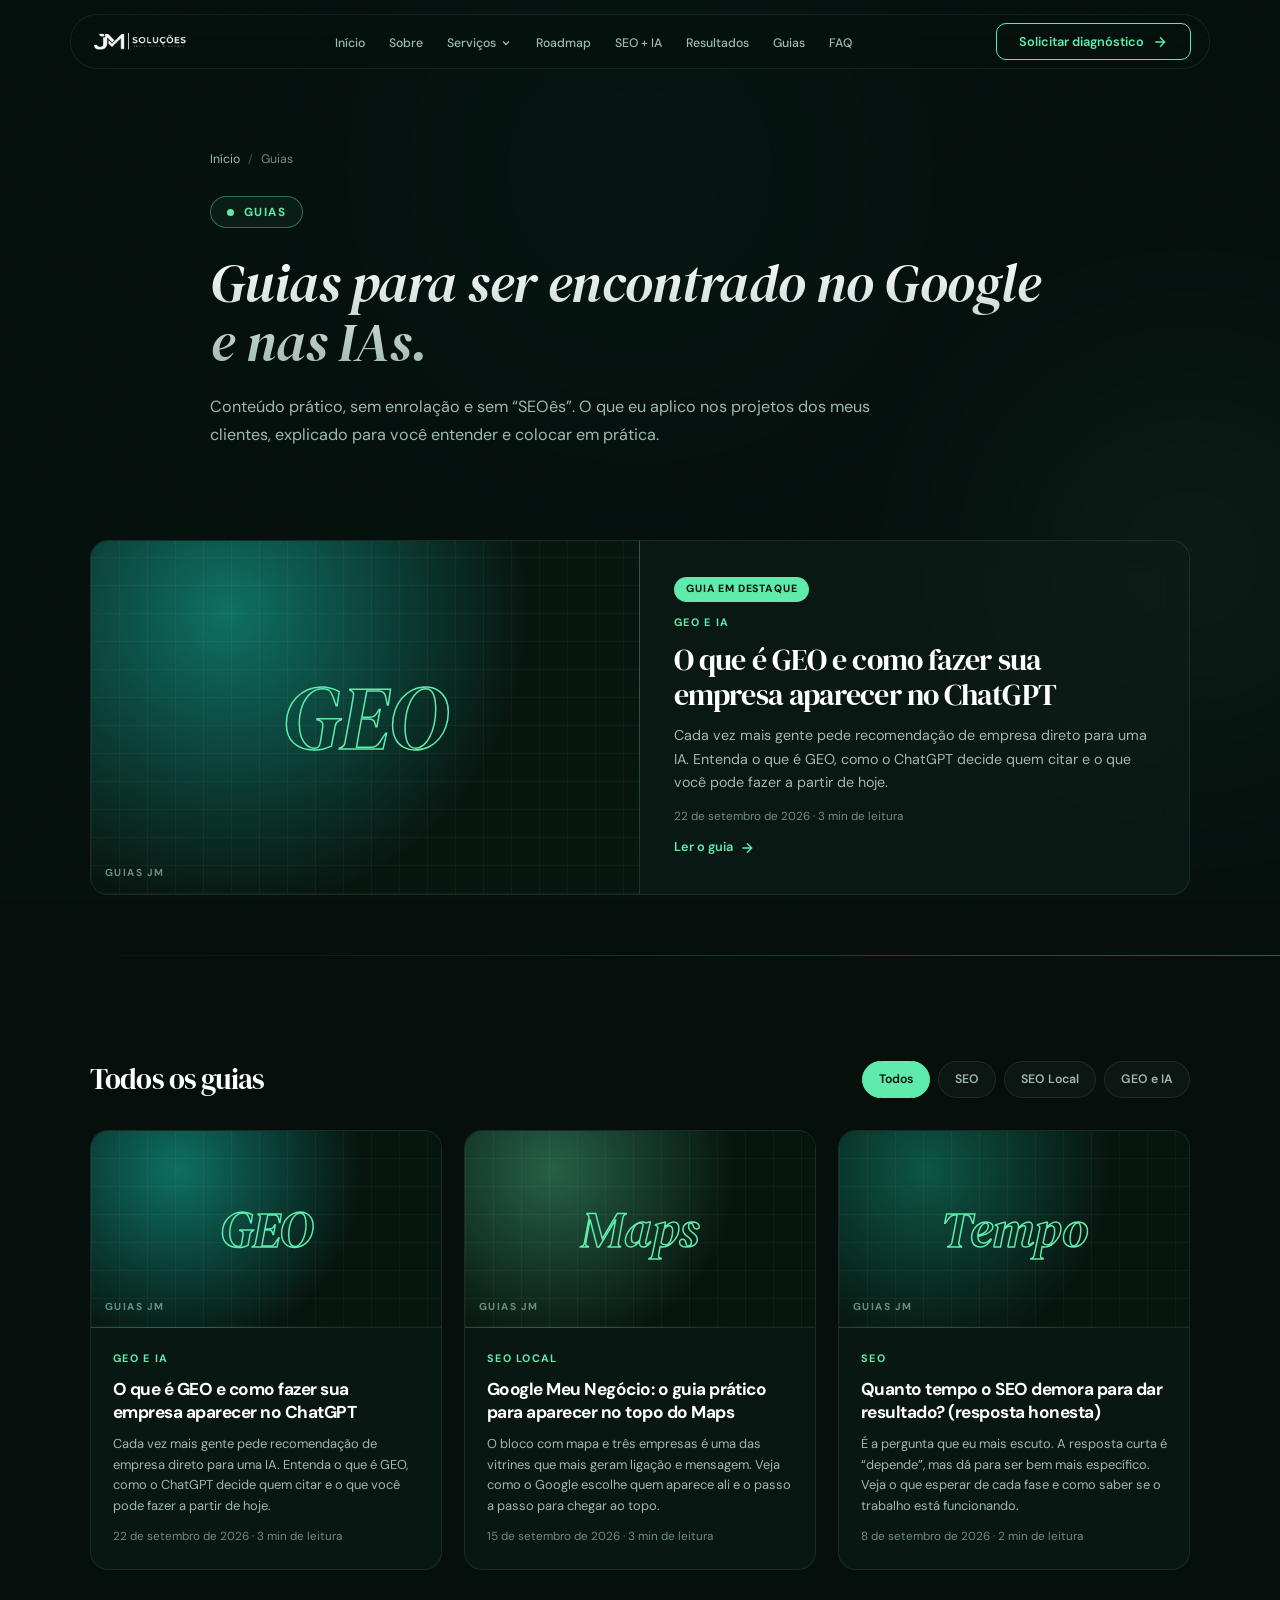
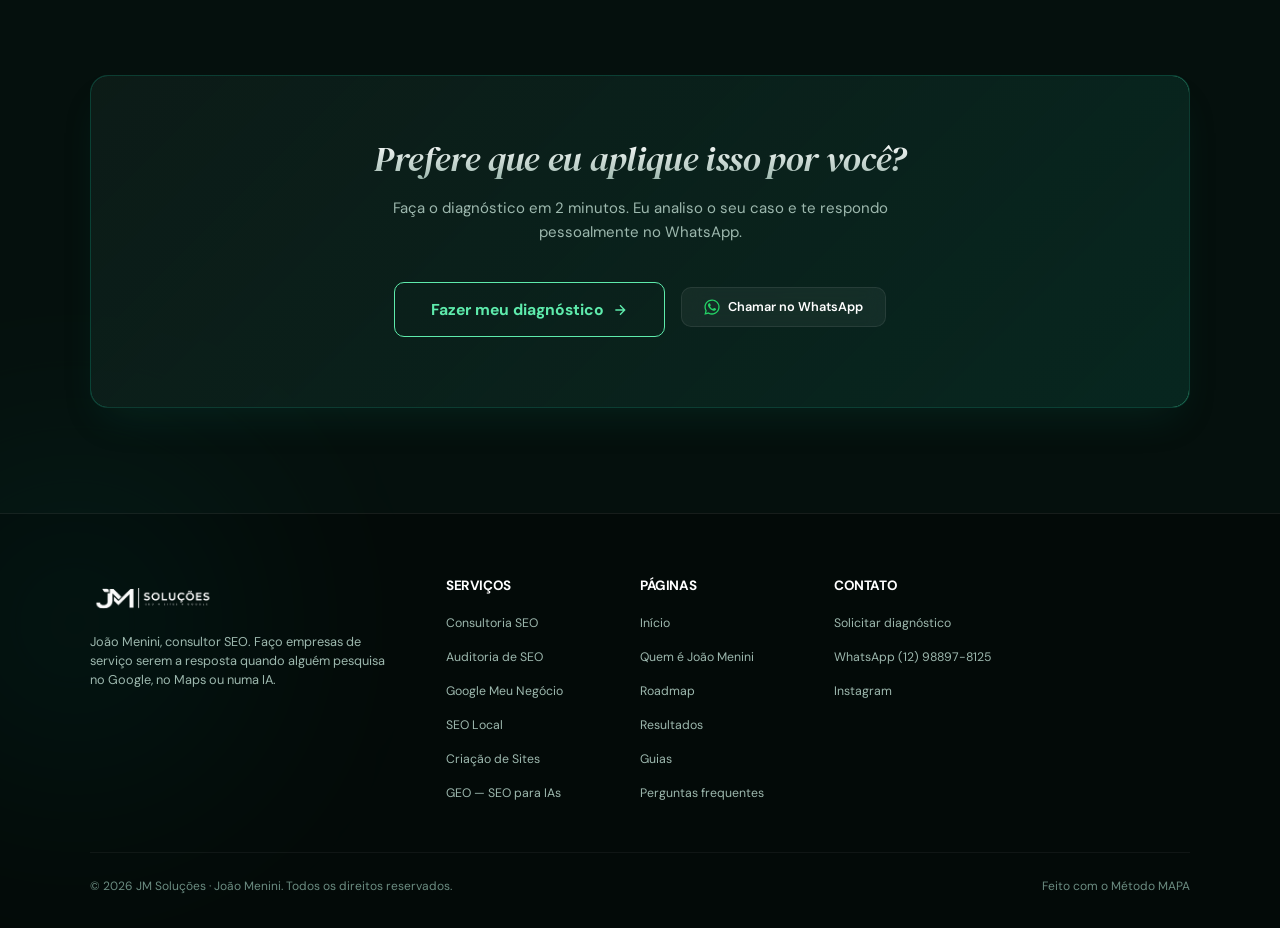
==== commit 84586107: "Add sitemap, robots.txt, canonicals and contextual WhatsApp links - sitemap.xml (12 URLs) and robots" ====
--- a/guias/index.html
+++ b/guias/index.html
@@ -11,6 +11,8 @@
   <meta property="og:description" content="Guias práticos e sem enrolação sobre SEO, SEO local, Google Meu Negócio e como aparecer nas IAs, escritos pelo consultor SEO João Menini.">
   <meta property="og:type" content="website">
   <meta property="og:locale" content="pt_BR">
+  <meta property="og:url" content="https://jmdev17.github.io/meusite/guias/">
+  <link rel="canonical" href="https://jmdev17.github.io/meusite/guias/">
 
   <!-- Favicon & Stylesheet -->
   <link rel="icon" type="image/avif" href="../images/favicon.avif">
@@ -18,7 +20,7 @@
   <link rel="stylesheet" href="../styles.css">
   <script type="application/ld+json">{"@context": "https://schema.org", "@type": "Blog", "name": "Guias JM Soluções", "description": "Guias práticos de SEO, SEO local, Google Meu Negócio e GEO escritos pelo consultor SEO João Menini.", "author": {"@type": "Person", "name": "João Menini"}, "blogPost": [{"@type": "BlogPosting", "headline": "O que é GEO e como fazer sua empresa aparecer no ChatGPT", "datePublished": "2026-09-22", "author": {"@type": "Person", "name": "João Menini"}}, {"@type": "BlogPosting", "headline": "Google Meu Negócio: o guia prático para aparecer no topo do Maps", "datePublished": "2026-09-15", "author": {"@type": "Person", "name": "João Menini"}}, {"@type": "BlogPosting", "headline": "Quanto tempo o SEO demora para dar resultado? (resposta honesta)", "datePublished": "2026-09-08", "author": {"@type": "Person", "name": "João Menini"}}]}</script>
 </head>
-<body>
+<body data-origin="pela página de Guias" data-service="">
 
   <!-- Background Ambient Glow Spotlights -->
   <div class="ambient-glow-container">
@@ -178,6 +180,7 @@
           <h2 class="cta-final-title text-gradient">Prefere que eu aplique isso por você?</h2>
           <p class="cta-final-subtitle">Faça o diagnóstico em 2 minutos. Eu analiso o seu caso e te respondo pessoalmente no WhatsApp.</p>
           <button class="btn btn-cyan open-modal-btn" style="font-size: 1.05rem; padding: 16px 36px;">Fazer meu diagnóstico <svg width="16" height="16" viewBox="0 0 24 24" fill="none" stroke="currentColor" stroke-width="2" aria-hidden="true"><path d="M5 12h14M12 5l7 7-7 7"/></svg></button>
+          <a href="https://wa.me/5512988978125" class="btn btn-secondary btn-wa cta-wa" data-wa target="_blank" rel="noopener"><svg width="16" height="16" viewBox="0 0 24 24" fill="currentColor" aria-hidden="true"><path d="M17.47 14.38c-.3-.15-1.76-.87-2.03-.97-.27-.1-.47-.15-.67.15-.2.3-.77.97-.94 1.17-.17.2-.35.22-.64.07-.3-.15-1.26-.46-2.4-1.48-.89-.79-1.49-1.77-1.66-2.07-.17-.3-.02-.46.13-.61.13-.13.3-.35.45-.52.15-.17.2-.3.3-.5.1-.2.05-.37-.02-.52-.08-.15-.67-1.61-.92-2.2-.24-.58-.49-.5-.67-.51h-.57c-.2 0-.52.07-.79.37-.27.3-1.04 1.02-1.04 2.48s1.07 2.88 1.21 3.08c.15.2 2.1 3.2 5.08 4.49.71.31 1.26.49 1.69.63.71.23 1.36.2 1.87.12.57-.08 1.76-.72 2.01-1.41.25-.7.25-1.29.17-1.41-.07-.12-.27-.2-.57-.35zM12.04 21.5h-.01a9.45 9.45 0 0 1-4.82-1.32l-.35-.2-3.58.94.96-3.49-.23-.36a9.43 9.43 0 0 1-1.45-5.03c0-5.22 4.25-9.47 9.48-9.47 2.53 0 4.91.99 6.7 2.78a9.41 9.41 0 0 1 2.77 6.7c0 5.23-4.25 9.45-9.47 9.45zm8.06-17.52A11.32 11.32 0 0 0 12.04.65C5.76.65.64 5.76.64 12.04c0 2.01.52 3.97 1.52 5.7L.54 23.65l6.05-1.59a11.37 11.37 0 0 0 5.44 1.39h.01c6.28 0 11.39-5.11 11.39-11.39 0-3.04-1.18-5.9-3.33-8.05z"/></svg> Chamar no WhatsApp</a>
         </div>
       </div>
     </section>
@@ -224,7 +227,7 @@
           <h4>CONTATO</h4>
           <ul>
             <li><a href="#" class="open-modal-btn">Solicitar diagnóstico</a></li>
-            <li><a href="https://wa.me/5500000000000" target="_blank" rel="noopener">WhatsApp</a></li>
+            <li><a href="https://wa.me/5512988978125" data-wa target="_blank" rel="noopener">WhatsApp (12) 98897-8125</a></li>
             <li><a href="https://instagram.com" target="_blank" rel="noopener">Instagram</a></li>
           </ul>
         </div>
@@ -336,6 +339,7 @@
           <button type="submit" class="btn btn-cyan" id="diagSubmit" hidden>Enviar diagnóstico <svg width="16" height="16" viewBox="0 0 24 24" fill="none" stroke="currentColor" stroke-width="2" aria-hidden="true"><path d="M5 12h14M12 5l7 7-7 7"/></svg></button>
         </div>
         <p class="diag-privacy">Quem responde é o próprio João Menini.</p>
+        <p class="diag-alt">Prefere ir direto? <a href="https://wa.me/5512988978125" data-wa target="_blank" rel="noopener">Chamar no WhatsApp</a></p>
       </form>
 
       <div class="diag-success" id="diagSuccess" role="status">
--- a/styles.css
+++ b/styles.css
@@ -4193,3 +4193,25 @@
 .project-card:hover .project-link svg {
   transform: translate(2px, -2px);
 }
+
+/* WhatsApp buttons */
+.btn-wa svg {
+  color: #25d366;
+  flex-shrink: 0;
+}
+
+.cta-final-box .btn {
+  margin: 6px;
+}
+
+.diag-alt {
+  margin-top: 8px;
+  font-size: 0.8rem;
+  color: var(--text-muted);
+  text-align: center;
+}
+
+.diag-alt a {
+  color: var(--accent-cyan);
+  font-weight: 600;
+}
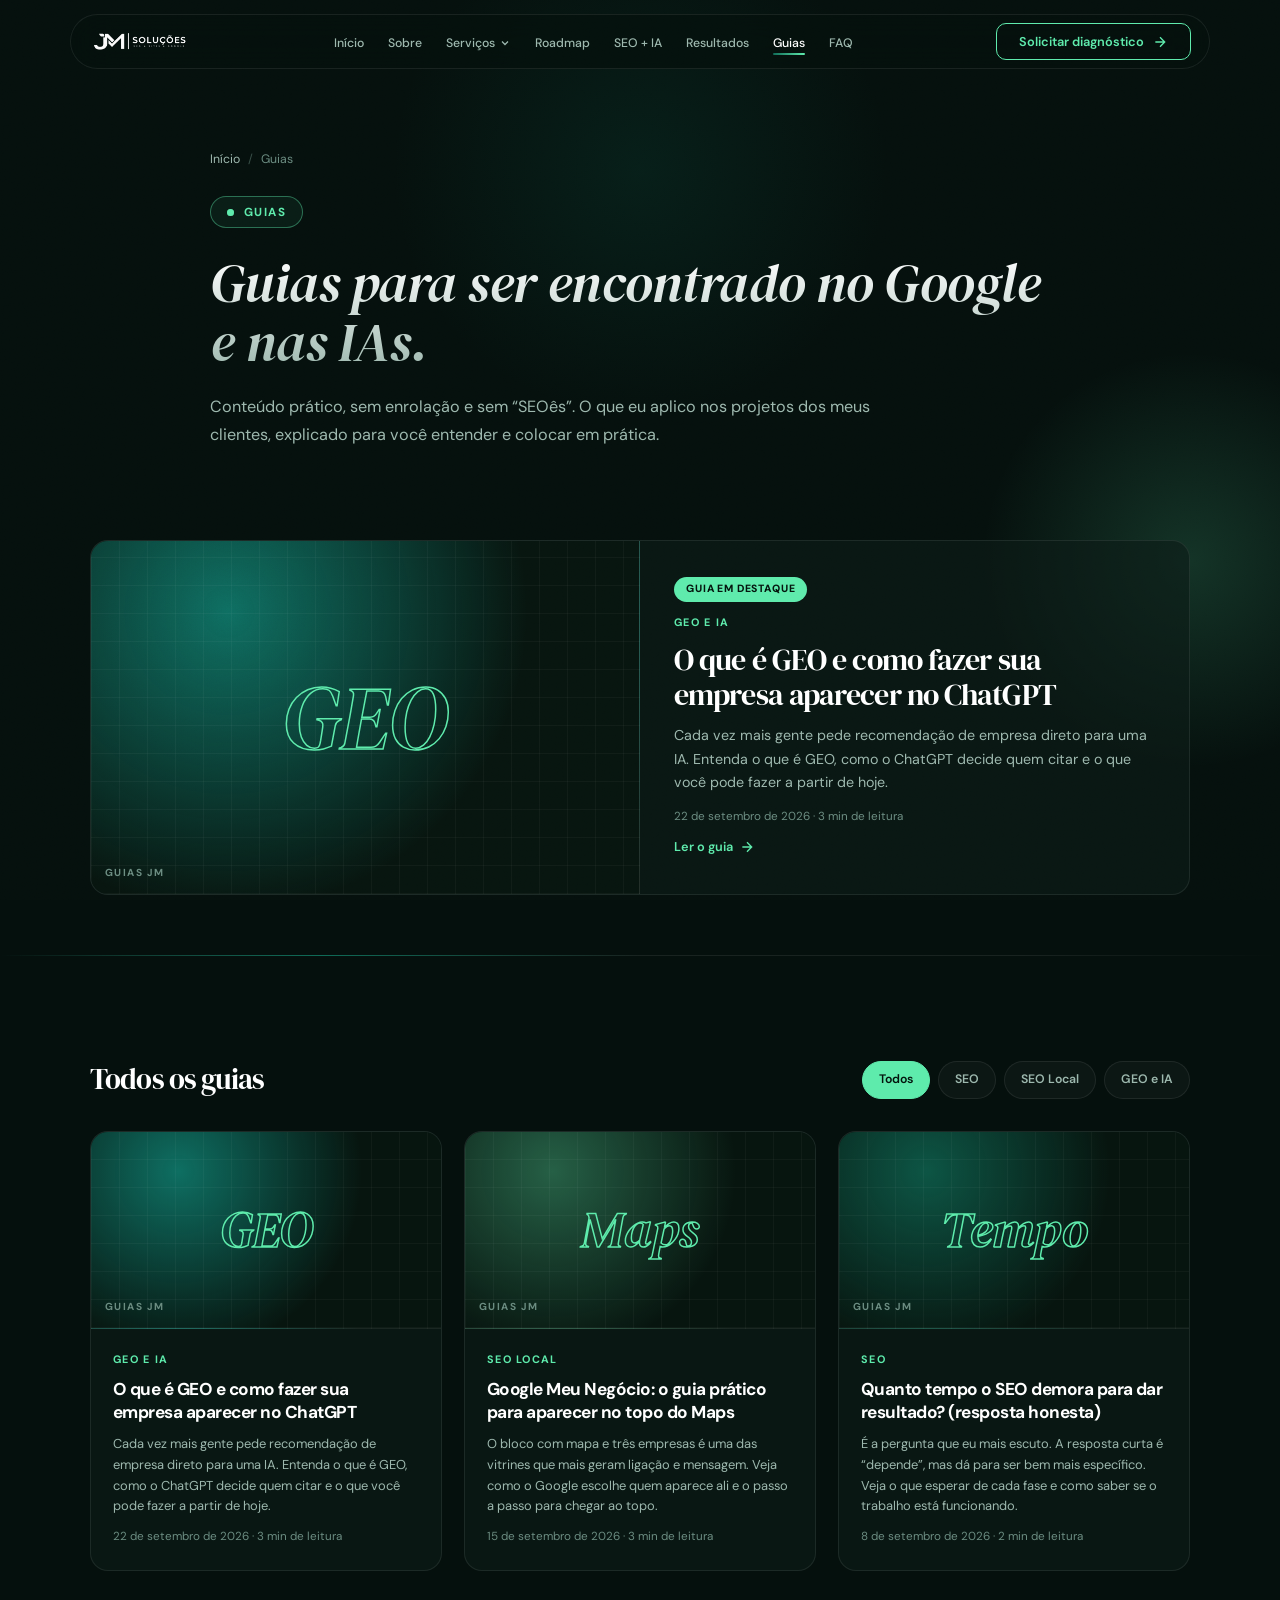
==== commit e80e3e94: "Optimize performance: Lighthouse mobile 73 -> 95+ - Self-host fonts (latin woff2) with preload; drop" ====
--- a/guias/index.html
+++ b/guias/index.html
@@ -14,10 +14,16 @@
   <meta property="og:url" content="https://jmdev17.github.io/meusite/guias/">
   <link rel="canonical" href="https://jmdev17.github.io/meusite/guias/">
 
-  <!-- Favicon & Stylesheet -->
+  <meta name="theme-color" content="#05100d">
+
+  <!-- Fonts used above the fold, fetched in parallel with the CSS -->
+  <link rel="preload" href="../fonts/dm-serif-display-italic-latin.woff2" as="font" type="font/woff2" crossorigin>
+  <link rel="preload" href="../fonts/dm-sans-normal-latin.woff2" as="font" type="font/woff2" crossorigin>
+
+  <!-- Favicon & Stylesheet (styles.min.css is generated from styles.css) -->
   <link rel="icon" type="image/avif" href="../images/favicon.avif">
   <link rel="icon" type="image/png" href="../images/favicon.png">
-  <link rel="stylesheet" href="../styles.css">
+  <link rel="stylesheet" href="../styles.min.css">
   <script type="application/ld+json">{"@context": "https://schema.org", "@type": "Blog", "name": "Guias JM Soluções", "description": "Guias práticos de SEO, SEO local, Google Meu Negócio e GEO escritos pelo consultor SEO João Menini.", "author": {"@type": "Person", "name": "João Menini"}, "blogPost": [{"@type": "BlogPosting", "headline": "O que é GEO e como fazer sua empresa aparecer no ChatGPT", "datePublished": "2026-09-22", "author": {"@type": "Person", "name": "João Menini"}}, {"@type": "BlogPosting", "headline": "Google Meu Negócio: o guia prático para aparecer no topo do Maps", "datePublished": "2026-09-15", "author": {"@type": "Person", "name": "João Menini"}}, {"@type": "BlogPosting", "headline": "Quanto tempo o SEO demora para dar resultado? (resposta honesta)", "datePublished": "2026-09-08", "author": {"@type": "Person", "name": "João Menini"}}]}</script>
 </head>
 <body data-origin="pela página de Guias" data-service="">
@@ -33,7 +39,7 @@
   <header>
     <nav class="navbar" id="navbar" aria-label="Navegação principal">
       <a href="../index.html" class="logo">
-        <img src="../images/logo.avif" alt="JM Soluções" class="logo-img" width="330" height="110">
+        <img src="../images/logo-390.avif" alt="JM Soluções" class="logo-img" width="330" height="110">
       </a>
 
       <ul class="nav-links">
@@ -192,7 +198,7 @@
       <div class="footer-grid">
         <div class="footer-brand">
           <a href="../index.html" class="logo">
-            <img src="../images/logo.avif" alt="JM Soluções" class="logo-img" width="330" height="110">
+            <img src="../images/logo-390.avif" alt="JM Soluções" class="logo-img" width="330" height="110">
           </a>
           <p>
             João Menini, consultor SEO. Faço empresas de serviço serem a resposta quando alguém pesquisa no Google, no Maps ou numa IA.
@@ -235,7 +241,7 @@
 
       <div class="footer-bottom">
         <div>© 2026 JM Soluções · João Menini. Todos os direitos reservados.</div>
-        <div>Feito com o Método MAPA</div>
+        <div class="footer-legal"><a href="../politica-de-privacidade.html">Política de Privacidade</a> · <a href="../termos-de-uso.html">Termos de Uso</a></div>
       </div>
     </div>
   </footer>
@@ -279,16 +285,17 @@
         </fieldset>
 
         <fieldset class="diag-step">
-          <legend>O que você quer resolver?</legend>
-          <p class="diag-hint">Não precisa ter certeza. Na dúvida, escolha “Ainda não sei”.</p>
-          <div class="form-group">
-            <label for="diagService">Serviço de interesse</label>
-            <select id="diagService" name="servico" class="form-control" required><option value="" disabled selected>Selecione uma opção</option><option value="Consultoria SEO">Consultoria SEO</option><option value="Auditoria de SEO">Auditoria de SEO</option><option value="Google Meu Negócio">Google Meu Negócio</option><option value="SEO Local">SEO Local</option><option value="Criação de Sites">Criação de Sites</option><option value="GEO (SEO para IAs)">GEO (SEO para IAs)</option><option value="Ainda não sei">Ainda não sei</option></select>
-          </div>
-          <div class="form-group">
-            <label for="diagObjetivo">Principal objetivo</label>
-            <select id="diagObjetivo" name="objetivo" class="form-control" required><option value="" disabled selected>Selecione uma opção</option><option value="Gerar mais contatos e clientes">Gerar mais contatos e clientes</option><option value="Aparecer no Google">Aparecer no Google</option><option value="Aparecer no Google Maps">Aparecer no Google Maps</option><option value="Ser recomendado pelas IAs">Ser recomendado pelas IAs</option><option value="Melhorar o site atual">Melhorar o site atual</option><option value="Criar um site novo">Criar um site novo</option></select>
-          </div>
+          <legend>Como está a sua empresa hoje?</legend>
+          <p class="diag-hint">Não precisa saber qual serviço contratar. Descobrir isso é o meu trabalho.</p>
+          <div class="form-group">
+            <span class="diag-label">Como os clientes chegam até você hoje? <small>(pode marcar mais de uma)</small></span>
+            <div class="diag-chips" data-require-one data-require-msg="Marque pelo menos uma opção."><label class="diag-chip"><input type="checkbox" name="canais" value="Indicação"><span>Indicação</span></label><label class="diag-chip"><input type="checkbox" name="canais" value="Instagram / redes sociais"><span>Instagram / redes sociais</span></label><label class="diag-chip"><input type="checkbox" name="canais" value="Pesquisa no Google"><span>Pesquisa no Google</span></label><label class="diag-chip"><input type="checkbox" name="canais" value="Google Maps"><span>Google Maps</span></label><label class="diag-chip"><input type="checkbox" name="canais" value="Anúncios pagos"><span>Anúncios pagos</span></label><label class="diag-chip"><input type="checkbox" name="canais" value="Ainda não chegam de forma constante"><span>Ainda não chegam de forma constante</span></label></div>
+          </div>
+          <div class="form-group">
+            <span class="diag-label">O que mais te incomoda hoje?</span>
+            <div class="diag-options"><label class="diag-option"><input type="radio" name="desafio" value="Quase ninguém me encontra no Google" required><span><strong>Quase ninguém me encontra no Google</strong><small>Quem pesquisa pelo meu serviço encontra o concorrente.</small></span></label><label class="diag-option"><input type="radio" name="desafio" value="Apareço, mas pouca gente entra em contato" required><span><strong>Apareço, mas pouca gente entra em contato</strong><small>Tenho visitas ou visualizações, mas poucos pedidos.</small></span></label><label class="diag-option"><input type="radio" name="desafio" value="Não tenho site ou meu site está desatualizado" required><span><strong>Não tenho site ou meu site está desatualizado</strong><small>Preciso de uma presença que passe confiança.</small></span></label><label class="diag-option"><input type="radio" name="desafio" value="Dependo demais de indicação ou de anúncios" required><span><strong>Dependo demais de indicação ou de anúncios</strong><small>Quero um canal que traga clientes todo mês.</small></span></label><label class="diag-option"><input type="radio" name="desafio" value="Não sei ao certo, quero uma análise" required><span><strong>Não sei ao certo, quero uma análise</strong><small>Quero entender onde estão as oportunidades.</small></span></label></div>
+          </div>
+          <input type="hidden" name="servico" id="diagService">
         </fieldset>
 
         <fieldset class="diag-step">
@@ -316,7 +323,7 @@
 
         <fieldset class="diag-step">
           <legend>Para onde eu te respondo?</legend>
-          <p class="diag-hint">Uso seus dados só para responder você. Nada de lista de e-mail.</p>
+          <p class="diag-hint">Uso seus dados só para responder você. Nada de lista de e-mail. <a href="../politica-de-privacidade.html" target="_blank" rel="noopener">Ver política de privacidade</a></p>
           <div class="form-group">
             <label for="diagNome">Seu nome</label>
             <input type="text" id="diagNome" name="nome" class="form-control" placeholder="Ex: Rodrigo Silva" required autocomplete="name">
@@ -368,6 +375,6 @@
   </div>
 
   <!-- JavaScript App Logic -->
-  <script src="../app.js"></script>
+  <script src="../app.js" defer></script>
 </body>
 </html>
--- a/styles.min.css
+++ b/styles.min.css
@@ -0,0 +1 @@
+@keyframes floatOrb{0%{transform:translateY(0) scale(1)}to{transform:translateY(30px) scale(1.08)}}@keyframes spotlightIn{0%{opacity:0}}@keyframes overlayIn{0%{opacity:0}}@keyframes popIn{0%{transform:scale(.95)}}@keyframes heroTextReveal{0%{transform:translateY(26px)}to{transform:none}}@keyframes heroFadeUp{0%{opacity:0;transform:translateY(24px)}to{opacity:1;transform:none}}@keyframes shimmerLine{0%{transform:translateX(-100%)}to{transform:translateX(200%)}}@keyframes floatParticle{0%{transform:translate(0,0);opacity:0}10%{opacity:.55}50%{transform:translate(12px,-50vh)}85%{opacity:.35}to{transform:translate(-6px,-100vh);opacity:0}}@keyframes gradientBorderRotate{0%,to{background-position:0 50%}50%{background-position:100% 50%}}@keyframes pulseDot{0%{transform:scale(1);opacity:1}70%,to{transform:scale(3.8);opacity:0}}@keyframes diagIn{0%{opacity:0;transform:translateX(12px)}to{opacity:1;transform:none}}@font-face{font-family:"DM Sans";font-style:normal;font-weight:400 800;font-display:swap;src:url(fonts/dm-sans-normal-latin.woff2)format("woff2");unicode-range:U+0000-00FF,U+0131,U+0152-0153,U+02BB-02BC,U+02C6,U+02DA,U+02DC,U+0304,U+0308,U+0329,U+2000-206F,U+20AC,U+2122,U+2191,U+2193,U+2212,U+2215,U+FEFF,U+FFFD}@font-face{font-family:"DM Serif Display";font-style:italic;font-weight:400;font-display:swap;src:url(fonts/dm-serif-display-italic-latin.woff2)format("woff2");unicode-range:U+0000-00FF,U+0131,U+0152-0153,U+02BB-02BC,U+02C6,U+02DA,U+02DC,U+0304,U+0308,U+0329,U+2000-206F,U+20AC,U+2122,U+2191,U+2193,U+2212,U+2215,U+FEFF,U+FFFD}@font-face{font-family:"DM Serif Display";font-style:normal;font-weight:400;font-display:swap;src:url(fonts/dm-serif-display-normal-latin.woff2)format("woff2");unicode-range:U+0000-00FF,U+0131,U+0152-0153,U+02BB-02BC,U+02C6,U+02DA,U+02DC,U+0304,U+0308,U+0329,U+2000-206F,U+20AC,U+2122,U+2191,U+2193,U+2212,U+2215,U+FEFF,U+FFFD}:root{--bg-base:#05100d;--bg-surface:#0b1f1b;--bg-card:rgba(13, 28, 24, 0.65);--bg-card-hover:rgba(17, 36, 31, 0.85);--bg-glass:rgba(255, 255, 255, 0.03);--accent-indigo:#0f6b57;--accent-indigo-glow:rgba(15, 107, 87, 0.22);--accent-violet:#14b8a6;--accent-cyan:#5eebac;--accent-cyan-glow:rgba(94, 235, 172, 0.22);--accent-emerald:#10b981;--accent-amber:#f59e0b;--text-white:#ffffff;--text-main:#f5f9f7;--text-muted:#9db8ae;--text-dim:#6b8c81;--border-subtle:rgba(255, 255, 255, 0.08);--border-active:rgba(15, 107, 87, 0.4);--border-cyan-active:rgba(94, 235, 172, 0.4);--radius-sm:6px;--radius-md:12px;--radius-lg:18px;--radius-full:9999px;--radius-btn:10px;--max-width:1140px;--transition-smooth:all 0.4s cubic-bezier(0.16, 1, 0.3, 1);--transition-fast:all 0.2s cubic-bezier(0.16, 1, 0.3, 1)}*,::after,::before{box-sizing:border-box;margin:0;padding:0}body,html{background-color:var(--bg-base);color:var(--text-main);overflow-x:clip}html{scroll-behavior:smooth;font-size:15px;font-family:"DM Sans",-apple-system,BlinkMacSystemFont,sans-serif;-webkit-font-smoothing:antialiased}html::after{content:"";position:fixed;inset:0;z-index:9999;pointer-events:none;opacity:.05;mix-blend-mode:overlay;background-image:url("data:image/svg+xml,%3Csvg xmlns='http://www.w3.org/2000/svg'%3E%3Cfilter id='n'%3E%3CfeTurbulence type='fractalNoise' baseFrequency='0.85' numOctaves='3' stitchTiles='stitch'/%3E%3C/filter%3E%3Crect width='100%25' height='100%25' filter='url(%23n)'/%3E%3C/svg%3E");background-size:180px 180px}body{line-height:1.6;position:relative}::-webkit-scrollbar{width:8px}::-webkit-scrollbar-track{background:var(--bg-base)}::-webkit-scrollbar-thumb{background:rgba(255,255,255,.15);border-radius:4px}::-webkit-scrollbar-thumb:hover{background:var(--accent-indigo)}h1,h2,h3,h4{font-family:"DM Sans",sans-serif;font-weight:700;line-height:1.15;letter-spacing:-.03em;color:var(--text-white)}.text-gradient{background:linear-gradient(180deg,#fff 0,#9db8ae 100%);-webkit-background-clip:text;-webkit-text-fill-color:transparent}.ambient-glow-container{position:absolute;top:0;left:0;width:100%;height:100%;pointer-events:none;z-index:0;overflow:hidden}.glow-orb{position:absolute;border-radius:50%;opacity:.16;animation:floatOrb 12s infinite alternate ease-in-out}.glow-orb-indigo{background:radial-gradient(circle,var(--accent-indigo) 0%,transparent 70%);width:500px;height:500px;top:-80px;left:50%;transform:translateX(-50%)}.glow-orb-cyan{background:radial-gradient(circle,var(--accent-cyan) 0%,transparent 70%);width:420px;height:420px;top:350px;right:-120px}.glow-orb-violet{background:radial-gradient(circle,var(--accent-violet) 0%,transparent 70%);width:450px;height:450px;bottom:80px;left:-150px}.container{max-width:var(--max-width);margin:0 auto;padding:0 20px;position:relative;z-index:2}.section-padding{padding:105px 0}@media (max-width:768px){.section-padding{padding:70px 0}}.section-header{text-align:center;max-width:720px;margin:0 auto 56px}.section-tag{display:inline-flex;align-items:center;gap:8px;padding:0;border-radius:0;background:0 0;border:0;color:var(--accent-cyan);font-size:.8rem;font-weight:600;letter-spacing:.12em;text-transform:uppercase;margin-bottom:20px}.section-tag::before{content:"{ ";opacity:.6}.section-tag::after{content:" }";opacity:.6}.section-tag .dot{display:none}.section-title{font-family:"DM Serif Display",serif;font-weight:400;letter-spacing:-.01em;font-size:2.3rem;margin-bottom:18px}@media (max-width:768px){.section-title{font-size:1.8rem}}.section-subtitle{font-size:.98rem;color:var(--text-muted);line-height:1.65}.btn,.glass-card{transition:var(--transition-smooth);position:relative}.glass-card{background:var(--bg-card);border:1px solid var(--border-subtle);border-radius:var(--radius-lg);padding:24px;overflow:hidden}.glass-card:hover::before{content:"";position:absolute;inset:-1px;background:radial-gradient(500px circle at var(--mouse-x, 50%) var(--mouse-y, 50%),rgba(94,235,172,.08),transparent 40%);border-radius:inherit;pointer-events:none;z-index:1;animation:spotlightIn .3s ease}.glass-card:hover{border-color:rgba(255,255,255,.2);transform:translateY(-3px);box-shadow:0 16px 32px -12px rgba(0,0,0,.5)}.btn{display:inline-flex;align-items:center;justify-content:center;gap:8px;padding:9px 22px;border-radius:var(--radius-btn);font-family:inherit;font-size:.85rem;font-weight:600;text-decoration:none;cursor:pointer;border:0;outline:0;z-index:1}.btn-cyan,.btn-primary{background:0 0;color:var(--accent-cyan);border:1.5px solid var(--accent-cyan);overflow:hidden;transition:color .55s cubic-bezier(.65,0,.35,1),box-shadow .55s cubic-bezier(.65,0,.35,1)}.btn-cyan::before,.btn-primary::before{content:"";position:absolute;inset:0;background:var(--accent-cyan);transform:scaleX(0);transform-origin:left center;transition:transform .55s cubic-bezier(.65,0,.35,1);z-index:-1}.btn-cyan:hover,.btn-primary:hover{color:#04140d;box-shadow:0 4px 16px var(--accent-cyan-glow)}.btn-cyan:hover::before,.btn-primary:hover::before{transform:scaleX(1)}.btn-secondary{background:rgba(255,255,255,.05);color:var(--text-white);border:1px solid var(--border-subtle)}.btn-secondary:hover{background:rgba(255,255,255,.1);border-color:rgba(94,235,172,.3);transform:scale(1.02)}.btn-cyan{font-weight:700;padding:11px 26px;font-size:.9rem}.navbar{position:fixed;top:14px;left:50%;transform:translateX(-50%);width:min(var(--max-width),calc(100% - 32px));z-index:1000;background:rgba(5,16,13,.75);border:1px solid var(--border-subtle);backdrop-filter:blur(20px);-webkit-backdrop-filter:blur(20px);border-radius:var(--radius-full);padding:8px 18px;display:flex;align-items:center;justify-content:space-between;transition:var(--transition-smooth)}.navbar.scrolled{top:8px;box-shadow:0 10px 30px rgba(0,0,0,.8);border-color:rgba(255,255,255,.15)}.logo,.nav-links a{text-decoration:none}.logo{display:flex;align-items:center}.logo-img{height:34px;width:auto;display:block}.nav-links{display:flex;align-items:center;gap:24px;list-style:none}.nav-links a{color:var(--text-muted);font-size:.82rem;font-weight:500;transition:var(--transition-fast)}.mobile-toggle,.nav-links a.active,.nav-links a:hover{color:var(--text-white)}.mobile-toggle{display:none;background:0 0;border:0;font-size:1.5rem;cursor:pointer}@media (max-width:992px){.nav-links{display:none}.mobile-toggle{display:block}}.mobile-drawer{position:fixed;inset:0;background:rgba(5,16,13,.97);backdrop-filter:blur(24px);z-index:1001;display:none;flex-direction:column;align-items:center}.mobile-drawer.open{display:flex;animation:overlayIn .4s cubic-bezier(.16,1,.3,1)}.mobile-drawer a{color:var(--text-main);text-decoration:none;font-size:1.5rem;font-family:"DM Sans",sans-serif;font-weight:700}.mobile-drawer-close{position:absolute;top:24px;right:24px;background:0 0;border:0;color:var(--text-white);font-size:2rem;cursor:pointer}.hero-section{min-height:90vh;display:flex;align-items:center;justify-content:center;text-align:center;position:relative;overflow:hidden;padding-top:80px;padding-bottom:40px}.hero-section::before{content:"";position:absolute;inset:0;background:radial-gradient(650px circle at var(--hero-mouse-x, 50%) var(--hero-mouse-y, 50%),rgba(94,235,172,.08),transparent 45%);pointer-events:none;opacity:0;transition:opacity .5s ease;z-index:0}.hero-section.hero-spotlight-active::before{opacity:1}.hero-section>.container{position:relative;z-index:2}.hero-section>.hero-particles{z-index:1}.hero-headline{font-family:"DM Serif Display",serif;font-style:italic;font-size:clamp(2.15rem,4.9vw,4.7rem);max-width:1000px;margin:0 auto 28px;line-height:1.05;letter-spacing:-.01em;font-weight:400;color:var(--text-white)}.hero-headline.reveal{opacity:1;transform:none;transition:none;animation:heroTextReveal 1.5s cubic-bezier(.16,1,.3,1) .15s both}.hero-section .reveal:not(.hero-headline){opacity:1;transform:none;transition:none;animation:heroFadeUp .9s cubic-bezier(.16,1,.3,1) both}.hero-section .hero-subheadline.reveal{animation-delay:.25s}.hero-section .hero-cta-group.reveal{animation-delay:.4s}.hero-subheadline{font-size:1.05rem;color:var(--text-muted);max-width:720px;margin:0 auto 38px;line-height:1.7}.hero-cta-group{display:flex;align-items:center;justify-content:center;gap:14px;margin-bottom:0;flex-wrap:wrap}.servicos-grid{display:grid;grid-template-columns:repeat(3,1fr);gap:20px}@media (max-width:992px){.servicos-grid{grid-template-columns:1fr}}.projects-grid{display:grid;grid-template-columns:repeat(3,1fr);gap:20px}@media (max-width:992px){.projects-grid{grid-template-columns:1fr}}.project-card{padding:0;overflow:hidden;display:flex;flex-direction:column}.project-image-wrapper{position:relative;width:100%;height:180px;overflow:hidden}.project-image-wrapper img{width:100%;height:100%;object-fit:cover;transition:transform .6s cubic-bezier(.16,1,.3,1)}.project-card:hover .project-image-wrapper img{transform:scale(1.06)}.project-content{padding:20px;display:flex;flex-direction:column;justify-content:space-between;flex:1}.project-name{font-size:1.15rem;margin-bottom:4px}.project-segment{color:var(--accent-cyan);font-size:.8rem;font-weight:600;margin-bottom:12px}.project-tags{display:flex;gap:6px;flex-wrap:wrap;margin-bottom:18px}.project-tag{font-size:.72rem;padding:3px 8px;border-radius:var(--radius-full);background:rgba(255,255,255,.05);color:var(--text-muted);border:1px solid var(--border-subtle)}.process-grid{display:flex;flex-direction:column}.glass-card.process-card{position:relative;display:grid;grid-template-columns:56px 220px 1fr;column-gap:28px;align-items:baseline;background:0 0;border:0;border-top:1px solid var(--border-subtle);border-radius:0;backdrop-filter:none;-webkit-backdrop-filter:none;padding:26px 4px;box-shadow:none;transition:border-color .3s ease}.process-grid .process-card:last-child{border-bottom:1px solid var(--border-subtle)}.glass-card.process-card::before{display:none}.glass-card.process-card:hover{transform:none;box-shadow:none;border-top-color:rgba(94,235,172,.4)}.process-number{font-family:"DM Sans",sans-serif;font-size:.95rem;font-weight:700;letter-spacing:.04em;color:var(--accent-cyan);margin-bottom:0;line-height:1.5}.process-title{font-size:1.05rem;color:var(--text-white);margin-bottom:0}.process-desc{font-size:.88rem;color:var(--text-muted);line-height:1.55}@media (max-width:768px){.glass-card.process-card{grid-template-columns:36px 1fr;row-gap:6px}.process-desc{grid-column:1/-1}}.proof-badge{display:inline-flex;align-items:center;gap:7px;padding:4px 11px;border-radius:var(--radius-full);font-size:.72rem;font-weight:700;letter-spacing:.08em;text-transform:uppercase;margin-bottom:14px;border:1px solid rgba(255,255,255,.08)}.proof-badge-dot{width:6px;height:6px;border-radius:50%}.proof-badge-ai{background:rgba(20,184,166,.12);color:#99f6e4;border-color:rgba(20,184,166,.28)}.proof-badge-ai .proof-badge-dot{background:var(--accent-violet);box-shadow:0 0 8px var(--accent-violet)}.proof-badge-gmb{background:rgba(94,235,172,.12);color:#a7f3d0;border-color:rgba(94,235,172,.28)}.proof-badge-gmb .proof-badge-dot{background:var(--accent-cyan);box-shadow:0 0 8px var(--accent-cyan)}.proof-badge-seo{background:rgba(15,107,87,.16);color:#7dd3c0;border-color:rgba(15,107,87,.32)}.proof-badge-seo .proof-badge-dot{background:var(--accent-indigo);box-shadow:0 0 8px var(--accent-indigo)}.proof-media-box{position:relative;margin-top:auto;border-radius:var(--radius-md);overflow:hidden;background:#07120f;border:1px solid rgba(255,255,255,.08);cursor:zoom-in;transition:border-color 300ms ease,box-shadow 300ms ease;user-select:none}.proof-media-box:hover{border-color:rgba(94,235,172,.4);box-shadow:0 8px 24px rgba(0,0,0,.45)}.proof-media-box:focus-visible{outline:2px solid var(--accent-cyan);outline-offset:2px}.proof-img-frame{width:100%;display:flex;align-items:center;justify-content:center;background:#06110d;padding:8px}.proof-img{width:100%;height:auto;display:block;border-radius:calc(var(--radius-md) - 4px);object-fit:contain;transition:transform 300ms ease}.proof-media-box:hover .proof-img{transform:scale(1.015)}.proof-expand-hint,.proof-lightbox{align-items:center;justify-content:center}.proof-expand-hint{display:flex;gap:6px;padding:8px 12px;background:rgba(15,17,23,.9);backdrop-filter:blur(8px);-webkit-backdrop-filter:blur(8px);border-top:1px solid rgba(255,255,255,.06);font-size:.74rem;font-weight:500;color:var(--text-muted);transition:color 200ms ease,background-color 200ms ease}.proof-media-box:hover .proof-expand-hint{color:var(--accent-cyan);background:rgba(15,17,23,.98)}.proof-lightbox{position:fixed;inset:0;z-index:3000;display:none;padding:24px}.proof-lightbox.open{display:flex;animation:overlayIn 300ms cubic-bezier(.16,1,.3,1)}.proof-lightbox-backdrop{position:absolute;inset:0;background:rgba(4,5,8,.92);backdrop-filter:blur(20px);-webkit-backdrop-filter:blur(20px)}.proof-lightbox-container{position:relative;z-index:2;max-width:860px;width:100%;max-height:90vh;display:flex;flex-direction:column;align-items:center}.proof-lightbox.open .proof-lightbox-container{animation:popIn 300ms cubic-bezier(.16,1,.3,1)}.proof-lightbox-close{position:absolute;top:-46px;right:0;background:rgba(255,255,255,.08);border:1px solid rgba(255,255,255,.15);border-radius:50%;width:38px;height:38px;display:flex;align-items:center;justify-content:center;color:var(--text-white);cursor:pointer;transition:background 200ms ease,transform 200ms ease,color 200ms ease;z-index:10}.proof-lightbox-close:hover{background:rgba(255,255,255,.18);color:var(--accent-cyan);transform:scale(1.08)}.proof-lightbox-body{background:#0a1815;border:1px solid rgba(255,255,255,.12);border-radius:var(--radius-lg);padding:16px;box-shadow:0 30px 60px -15px rgba(0,0,0,.9),0 0 30px rgba(94,235,172,.08);display:flex;flex-direction:column;align-items:center;max-width:100%;max-height:calc(90vh - 50px);overflow:auto}.proof-lightbox-img{max-width:100%;max-height:calc(80vh - 70px);width:auto;height:auto;object-fit:contain;border-radius:var(--radius-md);display:block}.proof-lightbox-caption{margin-top:12px;font-size:.84rem;color:var(--text-muted);text-align:center;font-weight:500}@media (max-width:992px){.proof-lightbox{padding:16px}.proof-lightbox-close{top:-42px;right:4px;width:34px;height:34px}}@media (max-width:992px){.testimonials-grid{grid-template-columns:1fr}}.faq-container,.footer-column ul{display:flex;flex-direction:column}.faq-container{max-width:760px;margin:0 auto;gap:14px}.faq-item{background:var(--bg-card);border:1px solid var(--border-subtle);border-radius:var(--radius-md);overflow:hidden;transition:var(--transition-smooth)}.faq-header{padding:18px 24px;display:flex;align-items:center;justify-content:space-between;cursor:pointer;user-select:none}.faq-question{font-family:"DM Sans",sans-serif;font-weight:700;font-size:.95rem;color:var(--text-white)}.faq-icon{width:26px;height:26px;border-radius:50%;background:rgba(255,255,255,.05);display:flex;align-items:center;justify-content:center;color:var(--accent-cyan);font-size:1rem;transition:transform .3s ease}.faq-item.open .faq-icon{transform:rotate(45deg);background:var(--accent-indigo);color:var(--text-white)}.faq-body{max-height:0;overflow:hidden;transition:max-height .4s cubic-bezier(.16,1,.3,1),padding .4s ease;padding:0 24px}.faq-item.open .faq-body{max-height:300px;padding:0 24px 18px}.faq-answer,.footer-brand p{color:var(--text-muted);font-size:.88rem;line-height:1.6}.cta-final-box{background:linear-gradient(135deg,rgba(13,28,24,.95)0,rgba(15,107,87,.25) 100%);border:1px solid var(--border-active);border-radius:var(--radius-lg);padding:64px 32px;text-align:center;position:relative;overflow:hidden;box-shadow:0 20px 40px -15px var(--accent-indigo-glow)}.cta-final-title{font-family:"DM Serif Display",serif;font-style:italic;font-weight:400;letter-spacing:-.01em;font-size:2.3rem;margin-bottom:16px}@media (max-width:768px){.cta-final-title{font-size:1.8rem}}.cta-final-subtitle{font-size:1rem;color:var(--text-muted);max-width:560px;margin:0 auto 32px}.footer{border-top:1px solid var(--border-subtle);padding:64px 0 32px;background:#030a08}.footer-grid{display:grid;grid-template-columns:2fr 1fr 1fr 1fr 1fr;gap:32px;margin-bottom:48px}@media (max-width:992px){.footer-grid{grid-template-columns:1fr 1fr}}@media (max-width:576px){.footer-grid{grid-template-columns:1fr}}.footer-brand .logo-img{height:42px}.footer-brand p{font-size:.85rem;margin-top:12px;max-width:300px;line-height:1.5}.footer-column h4{font-size:.9rem;margin-bottom:16px;color:var(--text-white)}.footer-column ul{list-style:none;gap:10px}.footer-column ul a{color:var(--text-muted);text-decoration:none;font-size:.82rem;transition:var(--transition-fast)}.footer-column ul a:hover{color:var(--accent-cyan)}.footer-bottom{display:flex;align-items:center;justify-content:space-between;padding-top:24px;border-top:1px solid rgba(255,255,255,.05);color:var(--text-dim);font-size:.8rem;flex-wrap:wrap;gap:12px}.modal-overlay{position:fixed;inset:0;background:rgba(0,0,0,.85);backdrop-filter:blur(16px);z-index:2000;display:none;align-items:center;justify-content:center;padding:20px}.modal-overlay.open{display:flex;animation:overlayIn .4s cubic-bezier(.16,1,.3,1)}.modal-content{background:var(--bg-surface);border:1px solid var(--border-active);border-radius:var(--radius-lg);padding:28px;max-width:440px;width:100%;position:relative;box-shadow:0 25px 50px -12px rgba(0,0,0,.9)}.modal-overlay.open .modal-content{animation:popIn .4s cubic-bezier(.16,1,.3,1)}.modal-close{position:absolute;top:16px;right:16px;background:0 0;border:0;color:var(--text-muted);font-size:1.3rem;cursor:pointer;transition:var(--transition-fast)}.modal-close:hover{color:var(--text-white)}.modal-title{font-family:"DM Serif Display",serif;font-style:italic;font-weight:400;font-size:1.5rem;margin-bottom:6px}.modal-desc{color:var(--text-muted);font-size:.85rem;margin-bottom:20px}.form-group{margin-bottom:14px}.form-group label{display:block;font-size:.8rem;font-weight:600;color:var(--text-main);margin-bottom:6px}.form-control{width:100%;padding:10px 14px;border-radius:var(--radius-sm);background:rgba(255,255,255,.05);border:1px solid var(--border-subtle);color:var(--text-white);font-size:.88rem;outline:0;transition:var(--transition-fast)}.form-control:focus{border-color:var(--accent-cyan);background:rgba(255,255,255,.08)}.reveal{opacity:0;transform:translateY(40px);transition:opacity .8s cubic-bezier(.16,1,.3,1),transform .8s cubic-bezier(.16,1,.3,1)}.reveal.visible{opacity:1;transform:translateY(0)}.reveal-stagger>*{opacity:0;transform:translateY(30px);transition:opacity .6s cubic-bezier(.16,1,.3,1),transform .6s cubic-bezier(.16,1,.3,1)}.reveal-stagger.visible>:nth-child(1){transition-delay:.05s;opacity:1;transform:translateY(0)}.reveal-stagger.visible>:nth-child(2){transition-delay:.12s;opacity:1;transform:translateY(0)}.reveal-stagger.visible>:nth-child(3){transition-delay:.19s;opacity:1;transform:translateY(0)}.reveal-stagger.visible>:nth-child(4){transition-delay:.26s;opacity:1;transform:translateY(0)}.reveal-stagger.visible>:nth-child(5){transition-delay:.33s;opacity:1;transform:translateY(0)}.reveal-stagger.visible>:nth-child(6){transition-delay:.4s;opacity:1;transform:translateY(0)}.reveal-stagger.visible>:nth-child(7){transition-delay:.47s;opacity:1;transform:translateY(0)}.reveal-scale{opacity:0;transform:scale(.92);transition:opacity .7s cubic-bezier(.16,1,.3,1),transform .7s cubic-bezier(.16,1,.3,1)}.reveal-scale.visible{opacity:1;transform:scale(1)}.reveal-left,.reveal-right{opacity:0;transform:translateX(-50px);transition:opacity .8s cubic-bezier(.16,1,.3,1),transform .8s cubic-bezier(.16,1,.3,1)}.reveal-left.visible,.reveal-right.visible{opacity:1;transform:translateX(0)}.reveal-right{transform:translateX(50px)}.nav-links a{position:relative}.nav-links a::after{content:"";position:absolute;bottom:-4px;left:50%;width:0;height:2px;background:linear-gradient(90deg,var(--accent-indigo),var(--accent-cyan));border-radius:2px;transition:width .3s ease,left .3s ease}.nav-links a.active::after,.nav-links a:hover::after{width:100%;left:0}.section-divider{width:100%;height:1px;background:linear-gradient(90deg,transparent 0%,var(--border-subtle) 20%,var(--border-subtle) 80%,transparent 100%);margin:0;border:0}.section-divider::after{content:"";position:absolute;inset:0;width:50%;background:linear-gradient(90deg,transparent,var(--accent-indigo),transparent);animation:shimmerLine 4s ease-in-out infinite}.section-divider,.section-relative{position:relative;overflow:hidden}.hero-particles{position:absolute;inset:0;pointer-events:none;z-index:1;overflow:hidden}.particle{position:absolute;bottom:0;width:3px;height:3px;border-radius:50%;background:var(--accent-cyan);box-shadow:0 0 6px rgba(94,235,172,.6);opacity:0;animation:floatParticle linear infinite}.particle:nth-child(1){left:6%;animation-duration:14s;animation-delay:0s}.particle:nth-child(2){left:14%;animation-duration:18s;animation-delay:-3s;width:2px;height:2px}.particle:nth-child(3){left:22%;animation-duration:12s;animation-delay:-6s}.particle:nth-child(4){left:30%;animation-duration:20s;animation-delay:-1s;width:4px;height:4px}.particle:nth-child(5){left:38%;animation-duration:15s;animation-delay:-8s;width:2px;height:2px}.particle:nth-child(6){left:46%;animation-duration:17s;animation-delay:-4s}.particle:nth-child(7){left:54%;animation-duration:13s;animation-delay:-10s;width:2px;height:2px}.particle:nth-child(8){left:62%;animation-duration:19s;animation-delay:-2s;width:4px;height:4px}.particle:nth-child(9){left:70%;animation-duration:16s;animation-delay:-7s}.particle:nth-child(10){left:78%;animation-duration:12s;animation-delay:-5s;width:2px;height:2px}.particle:nth-child(11){left:86%;animation-duration:21s;animation-delay:-.5s}.particle:nth-child(12){left:94%;animation-duration:15s;animation-delay:-9s;width:2px;height:2px}.particle:nth-child(13){left:10%;animation-duration:22s;animation-delay:-11s;width:2px;height:2px}.particle:nth-child(14){left:34%;animation-duration:16s;animation-delay:-12s}.particle:nth-child(15){left:58%;animation-duration:20s;animation-delay:-6.5s;width:2px;height:2px}.particle:nth-child(16){left:82%;animation-duration:18s;animation-delay:-13s;width:3px;height:3px}.cta-final-box::before{content:"";position:absolute;inset:-1px;border-radius:inherit;padding:1px;background:linear-gradient(135deg,var(--accent-indigo),var(--accent-cyan),var(--accent-violet),var(--accent-indigo));background-size:300% 300%;animation:gradientBorderRotate 6s ease infinite;-webkit-mask:linear-gradient(#fff 0 0) content-box,linear-gradient(#fff 0 0);-webkit-mask-composite:xor;mask-composite:exclude;pointer-events:none}.process-card:hover .process-number{color:var(--text-white);transition:color .3s ease}@media (max-width:992px){.navbar .btn-primary{display:none}}section[id]{scroll-margin-top:100px}.check-list li,.nav-dropdown{position:relative}.nav-dropdown-toggle{display:inline-flex;align-items:center;gap:4px;background:0 0;border:0;color:var(--text-muted);font:inherit;font-size:.82rem;font-weight:500;cursor:pointer;transition:var(--transition-fast)}.nav-dropdown-toggle svg{transition:transform .25s ease}.nav-dropdown-toggle.active,.nav-dropdown-toggle:hover,.nav-dropdown.open .nav-dropdown-toggle,.serp-ai mark{color:var(--text-white)}.nav-dropdown.open .nav-dropdown-toggle svg{transform:rotate(180deg)}.nav-dropdown-menu{position:absolute;top:calc(100% + 18px);left:50%;transform:translate(-50%,6px);min-width:250px;padding:8px;background:rgba(8,22,18,.97);border:1px solid var(--border-subtle);border-radius:var(--radius-md);box-shadow:0 20px 40px -12px rgba(0,0,0,.8);display:flex;flex-direction:column;opacity:0;visibility:hidden;transition:opacity .2s ease,transform .2s ease,visibility .2s}.nav-dropdown-menu::before{content:"";position:absolute;top:-20px;left:0;right:0;height:20px}.nav-dropdown.open .nav-dropdown-menu,.nav-dropdown:hover .nav-dropdown-menu{opacity:1;visibility:visible;transform:translate(-50%,0)}.nav-dropdown-menu a{padding:9px 12px;border-radius:var(--radius-sm);color:var(--text-muted);font-size:.84rem}.nav-dropdown-menu a::after{display:none}.nav-dropdown-menu a.active,.nav-dropdown-menu a:hover{background:rgba(94,235,172,.07);color:var(--text-white)}.mobile-drawer{justify-content:flex-start;overflow-y:auto;padding:90px 24px 40px;gap:22px}.mobile-drawer-group{display:flex;flex-direction:column;align-items:center;gap:10px}.mobile-drawer-label{color:var(--accent-cyan);font-size:.75rem;font-weight:700;letter-spacing:.14em;text-transform:uppercase}.mobile-drawer .mobile-drawer-group a{font-size:1rem;font-weight:500;color:var(--text-muted)}.about-photo-badge span,.hero-kicker{color:var(--accent-cyan);font-size:.78rem}.hero-kicker{display:inline-flex;align-items:center;gap:10px;padding:6px 16px;border-radius:var(--radius-full);border:1px solid var(--border-cyan-active);background:rgba(94,235,172,.06);font-weight:700;letter-spacing:.12em;text-transform:uppercase;margin-bottom:26px}.hero-kicker .pulse{width:7px;height:7px;border-radius:50%;background:var(--accent-cyan);position:relative}.hero-kicker .pulse::after{content:"";position:absolute;inset:0;border-radius:50%;background:rgba(94,235,172,.5);animation:pulseDot 2s infinite}.about-grid{display:grid;grid-template-columns:.85fr 1.15fr;gap:64px;align-items:center}.about-photo{position:relative;aspect-ratio:814/638;border-radius:var(--radius-lg);overflow:hidden;border:1px solid var(--border-subtle);background:radial-gradient(circle at 30% 20%,rgba(94,235,172,.18),transparent 55%),linear-gradient(160deg,#0d241f 0,#05100d 100%);display:flex;align-items:center;justify-content:center}.about-photo-monogram{font-family:"DM Serif Display",serif;font-style:italic;font-size:7rem;color:rgba(94,235,172,.25)}.about-photo img{position:absolute;inset:0;width:100%;height:100%;object-fit:cover}.about-photo-badge{position:absolute;left:14px;bottom:14px;z-index:2;padding:10px 14px;border-radius:var(--radius-md);background:rgba(5,16,13,.82);backdrop-filter:blur(12px);-webkit-backdrop-filter:blur(12px);border:1px solid var(--border-subtle)}.about-photo-badge strong,.about-pillar strong{display:block;color:var(--text-white);font-size:.95rem}.about-photo-badge span{font-weight:600}.about-content p{color:var(--text-muted);font-size:1rem;line-height:1.75;margin-bottom:16px}.about-content p strong{color:var(--text-white);font-weight:600}.about-pillars{display:grid;grid-template-columns:repeat(3,1fr);gap:12px;margin:28px 0 32px}.about-pillar{padding:16px;border-radius:var(--radius-md);border:1px solid var(--border-subtle);background:rgba(255,255,255,.02)}.about-pillar strong{font-size:.9rem;margin-bottom:4px}.about-pillar span{color:var(--text-dim);font-size:.78rem;line-height:1.45;display:block}.btn-row{display:flex;flex-wrap:wrap;gap:12px}@media (max-width:992px){.about-grid{grid-template-columns:1fr;gap:40px}.about-photo{max-width:420px;width:100%;margin:0 auto}}@media (max-width:600px){.about-pillars{grid-template-columns:1fr}}.split-grid{display:grid;grid-template-columns:1fr 1fr;gap:56px;align-items:center}@media (max-width:992px){.split-grid{grid-template-columns:1fr;gap:40px}}.lead-text{color:var(--text-muted);font-size:1rem;line-height:1.75;margin-bottom:22px}.check-list{list-style:none;display:flex;flex-direction:column;gap:12px;margin-bottom:30px}.check-list li{padding-left:30px;color:var(--text-main);font-size:.93rem;line-height:1.55}.check-list li::before{content:"";position:absolute;left:0;top:3px;width:18px;height:18px;border-radius:50%;background:rgba(94,235,172,.12)url("data:image/svg+xml,%3Csvg xmlns='http://www.w3.org/2000/svg' viewBox='0 0 24 24' fill='none' stroke='%235eebac' stroke-width='3'%3E%3Cpolyline points='20 6 9 17 4 12'/%3E%3C/svg%3E")center/11px no-repeat;border:1px solid rgba(94,235,172,.3)}.serp-bar,.serp-mock{display:flex;border:1px solid var(--border-subtle)}.serp-mock{background:var(--bg-surface);border-radius:var(--radius-lg);padding:20px;flex-direction:column;gap:12px;box-shadow:0 30px 60px -20px rgba(0,0,0,.7)}.serp-bar{align-items:center;gap:10px;padding:11px 16px;border-radius:var(--radius-full);background:rgba(255,255,255,.05);color:var(--text-main);font-size:.86rem}.serp-bar svg{color:var(--text-dim);flex-shrink:0}.serp-ai{padding:14px 16px;border-radius:var(--radius-md);background:linear-gradient(135deg,rgba(20,184,166,.1),rgba(94,235,172,.04));border:1px solid rgba(20,184,166,.25)}.serp-ai-tag{display:inline-block;color:#99f6e4;font-size:.72rem;font-weight:700;letter-spacing:.06em;margin-bottom:6px}.serp-ai p,.servico-link p{color:var(--text-muted);font-size:.82rem;line-height:1.55}.serp-ai mark{background:rgba(94,235,172,.18);padding:0 4px;border-radius:4px}.serp-local{display:grid;grid-template-columns:1fr 96px;gap:12px;padding:14px 16px;border-radius:var(--radius-md);border:1px solid var(--border-cyan-active);background:rgba(94,235,172,.04)}.serp-local-name{display:block;color:var(--text-white);font-weight:700;font-size:.9rem}.serp-local-meta{display:block;color:var(--text-muted);font-size:.78rem}.serp-stars{color:#fbbf24;letter-spacing:1px}.serp-local-map{border-radius:var(--radius-sm);min-height:64px;background:radial-gradient(circle at 55% 45%,var(--accent-cyan)0 5px,transparent 6px),repeating-linear-gradient(0deg,rgba(255,255,255,.05)0 1px,transparent 1px 16px),repeating-linear-gradient(90deg,rgba(255,255,255,.05)0 1px,transparent 1px 16px),#0a1b17}.serp-result{padding:12px 16px;border-radius:var(--radius-md);border:1px solid var(--border-subtle);position:relative}.serp-result.top{border-color:var(--border-cyan-active)}.serp-result.dim{opacity:.4}.serp-url{display:block;color:var(--text-dim);font-size:.74rem}.serp-title{display:block;color:#8ab4f8;font-size:.95rem;font-weight:600;margin:2px 0 4px;padding-right:70px}.serp-desc{display:block;color:var(--text-muted);font-size:.78rem}.serp-rank{position:absolute;top:12px;right:12px;padding:2px 8px;border-radius:var(--radius-full);background:var(--accent-cyan);color:#04140d;font-size:.68rem;font-weight:800}@media (max-width:992px){.servicos-grid.six{grid-template-columns:repeat(2,1fr)}}@media (max-width:600px){.servicos-grid.six{grid-template-columns:1fr}}.servico-link{text-decoration:none;color:inherit;display:flex;flex-direction:column;gap:12px;padding:28px 24px}.servico-link-cta,.servico-link-num{color:var(--accent-cyan);font-size:.85rem}.servico-link-num{font-weight:700;letter-spacing:.06em}.servico-link h3{font-size:1.2rem}.servico-link p{font-size:.88rem;line-height:1.6;flex:1}.servico-link-cta{font-weight:600;display:inline-flex;align-items:center;gap:6px}.project-link svg,.servico-link-cta svg{transition:transform .3s ease}.servico-link:hover .servico-link-cta svg{transform:translateX(4px)}.roadmap{position:relative;background:var(--bg-surface);border:1px solid var(--border-subtle);border-radius:var(--radius-lg);padding:48px 32px 32px}.roadmap-steps{list-style:none;display:grid;grid-template-columns:repeat(6,1fr);gap:16px}.roadmap-bar-wrap{height:130px;display:flex;align-items:flex-end;margin-bottom:18px}.roadmap-bar{width:100%;height:var(--h);position:relative}.roadmap-bar::before{content:"";position:absolute;inset:0;border-radius:8px 8px 2px 2px;background:linear-gradient(180deg,var(--accent-cyan) 0%,rgba(15,107,87,.35) 100%);opacity:.85;transform:scaleY(0);transform-origin:bottom;transition:transform 1.1s cubic-bezier(.16,1,.3,1)}.roadmap-bar-label{position:absolute;top:-24px;left:-8px;right:-8px;text-align:center;font-size:.7rem;font-weight:600;color:var(--text-muted);white-space:nowrap;opacity:0;transition:opacity .4s ease .9s}.roadmap.visible .roadmap-bar::before{transform:scaleY(1)}.roadmap.visible .roadmap-bar-label{opacity:1}.roadmap.visible .roadmap-step:nth-child(2) .roadmap-bar::before{transition-delay:.1s}.roadmap.visible .roadmap-step:nth-child(3) .roadmap-bar::before{transition-delay:.2s}.roadmap.visible .roadmap-step:nth-child(4) .roadmap-bar::before{transition-delay:.3s}.roadmap.visible .roadmap-step:nth-child(5) .roadmap-bar::before{transition-delay:.4s}.roadmap.visible .roadmap-step:nth-child(6) .roadmap-bar::before{transition-delay:.5s}.roadmap-line{height:2px;background:var(--border-subtle);position:relative;margin-bottom:18px}.roadmap-line::after{content:"";position:absolute;left:0;top:-4px;width:10px;height:10px;border-radius:50%;background:var(--accent-cyan);box-shadow:0 0 12px var(--accent-cyan)}.roadmap-month{display:block;color:var(--accent-cyan);font-size:.72rem;font-weight:700;letter-spacing:.12em;margin-bottom:6px}.roadmap-step h3{font-size:1.02rem;margin-bottom:6px}.ai-card p,.roadmap-step p{color:var(--text-muted);font-size:.82rem;line-height:1.5}.roadmap-note{margin-top:28px;padding-top:20px;border-top:1px solid var(--border-subtle);color:var(--text-dim);font-size:.82rem;text-align:center}@media (max-width:992px){.roadmap{padding:28px 20px}.roadmap-steps{grid-template-columns:1fr;gap:0;margin-left:6px;padding-left:22px;border-left:2px solid var(--border-subtle)}.roadmap-step{position:relative;padding:0 0 26px 8px}.roadmap-step:last-child{padding-bottom:0}.roadmap-step::before{content:"";position:absolute;left:-30px;top:2px;width:12px;height:12px;border-radius:50%;background:var(--accent-cyan);box-shadow:0 0 10px var(--accent-cyan)}.roadmap-bar-wrap,.roadmap-line{display:none}}.ai-chips{display:flex;flex-wrap:wrap;justify-content:center;gap:10px}.ai-chip{display:inline-flex;align-items:center;gap:8px;padding:7px 15px;border-radius:var(--radius-full);border:1px solid var(--border-subtle);background:rgba(255,255,255,.03);color:var(--text-main);font-size:.82rem;font-weight:600}.ai-chip::before{content:"✦";color:var(--accent-cyan);font-size:.75rem}.ai-cards{display:grid;grid-template-columns:1.3fr 1fr;gap:20px;margin-top:40px}@media (max-width:992px){.ai-cards{grid-template-columns:1fr}}.ai-card{padding:32px 28px}.ai-card-tag{display:inline-block;color:var(--accent-cyan);font-size:.74rem;font-weight:700;letter-spacing:.12em;text-transform:uppercase;margin-bottom:12px}.ai-card h3{font-size:1.35rem;margin-bottom:12px}.ai-card p{font-size:.92rem;line-height:1.65;margin-bottom:20px}.ai-card .check-list{margin-bottom:0}.ai-card.warning{border-color:rgba(245,158,11,.25);background:linear-gradient(160deg,rgba(245,158,11,.06),var(--bg-card) 60%)}.ai-card.warning .ai-card-tag{color:var(--accent-amber)}.cases-grid{display:grid;grid-template-columns:repeat(2,1fr);gap:24px}@media (max-width:992px){.cases-grid{grid-template-columns:1fr}}.case-body,.glass-card.case-card{padding:0;display:flex;flex-direction:column}.case-card .proof-media-box{margin:0;border:0;border-bottom:1px solid var(--border-subtle);border-radius:0;position:relative;z-index:2}.case-body{padding:24px;gap:10px;flex:1}.case-meta{display:flex;flex-wrap:wrap;gap:10px;align-items:center}.case-meta .proof-badge{margin-bottom:0}.case-segment{color:var(--text-dim);font-size:.8rem}.case-body h3,.case-stat span{font-size:1.2rem;line-height:1.35}.case-body p{color:var(--text-muted);font-size:.88rem;line-height:1.6}.case-stats{display:grid;gap:10px;margin-top:auto;padding-top:8px}.case-stat{padding:12px 14px;border-radius:var(--radius-md);border:1px solid var(--border-subtle);background:rgba(255,255,255,.02)}.case-stat strong{display:block;font-size:1.35rem;color:var(--text-white);line-height:1.2}.case-stat span{color:var(--text-dim);font-size:.74rem;display:block}.section-link-row{text-align:center;margin-top:44px}.page-hero{padding:150px 0 60px;position:relative}.page-hero .container{max-width:900px}.breadcrumb{display:flex;flex-wrap:wrap;gap:8px;list-style:none;font-size:.82rem;color:var(--text-dim);margin-bottom:26px}.breadcrumb a{color:var(--text-muted);text-decoration:none}.breadcrumb a:hover,.summary-highlight strong,.testimonial-transcript summary:hover{color:var(--accent-cyan)}.breadcrumb li+li::before{content:"/";margin-right:8px;opacity:.5}.page-title{font-family:"DM Serif Display",serif;font-style:italic;font-weight:400;font-size:clamp(2.1rem,4.4vw,3.6rem);line-height:1.08;letter-spacing:-.01em;margin-bottom:22px}.page-lead,.summary-box p{color:var(--text-muted);line-height:1.7}.page-lead{font-size:1.08rem;max-width:720px;margin-bottom:32px}.glass-card.summary-box{padding:32px;border-left:3px solid var(--accent-cyan)}.summary-box h2{font-size:1.6rem;margin-bottom:14px}.summary-box p{margin-bottom:12px}.summary-box .summary-highlight{margin-top:18px;padding:14px 18px;border-radius:var(--radius-md);background:rgba(94,235,172,.06);border:1px solid rgba(94,235,172,.18);color:var(--text-main);margin-bottom:0}.info-grid{display:grid;grid-template-columns:repeat(2,1fr);gap:20px}@media (max-width:768px){.info-grid{grid-template-columns:1fr}}.glass-card.info-card{padding:28px 26px}.info-card h3{font-size:1.15rem;margin-bottom:16px}.info-card .check-list{margin-bottom:0}.table-wrap{overflow-x:auto;border:1px solid var(--border-subtle);border-radius:var(--radius-lg);background:var(--bg-card)}.data-table{width:100%;border-collapse:collapse;min-width:620px}.data-table td,.data-table th{text-align:left;padding:16px 20px;border-bottom:1px solid var(--border-subtle);vertical-align:top}.data-table th{color:var(--accent-cyan);font-size:.75rem;letter-spacing:.1em;text-transform:uppercase;background:rgba(255,255,255,.02)}.data-table td{font-size:.88rem;color:var(--text-muted);line-height:1.55}.data-table td:first-child,.prose td:first-child{color:var(--text-white);font-weight:600}.data-table tr:last-child td{border-bottom:none}.cta-inline{display:flex;align-items:center;justify-content:space-between;gap:24px;padding:32px;border-radius:var(--radius-lg);border:1px solid var(--border-active);background:linear-gradient(135deg,rgba(13,28,24,.95),rgba(15,107,87,.22))}.cta-inline h3{font-size:1.3rem;margin-bottom:6px}.cta-inline p{color:var(--text-muted);font-size:.9rem}.cta-inline .btn{flex-shrink:0}@media (max-width:768px){.cta-inline{flex-direction:column;align-items:flex-start}}.modal-content.diag-modal{max-width:540px;max-height:calc(100vh - 40px);overflow-y:auto;padding:32px 28px 26px}.diag-kicker{color:var(--accent-cyan);font-size:.74rem;font-weight:700;letter-spacing:.14em;text-transform:uppercase;display:block;margin-bottom:8px}.diag-progress{height:4px;border-radius:4px;background:rgba(255,255,255,.07);overflow:hidden;margin:4px 0 8px}.diag-progress-bar{display:block;height:100%;width:25%;background:linear-gradient(90deg,var(--accent-indigo),var(--accent-cyan));transition:width .4s cubic-bezier(.16,1,.3,1)}.diag-step-label{font-size:.75rem;color:var(--text-dim);margin-bottom:18px}.diag-step{border:0;display:none;min-width:0}.diag-step.active{display:block;animation:diagIn .35s cubic-bezier(.16,1,.3,1)}.diag-step legend{font-size:1.1rem;font-weight:700;color:var(--text-white);margin-bottom:4px}.diag-hint{color:var(--text-muted);font-size:.83rem;margin-bottom:16px}.form-row{display:grid;grid-template-columns:1fr 1fr;gap:12px}@media (max-width:520px){.form-row{grid-template-columns:1fr}}select.form-control,select.form-control option{background:#12201c;color:#fff}textarea.form-control{resize:vertical;min-height:80px;font-family:inherit}.form-control.touched:invalid{border-color:rgba(248,113,113,.6)}.diag-nav{display:flex;justify-content:space-between;gap:12px;margin-top:20px}.diag-nav .btn{flex:1}.diag-nav [hidden]{display:none}.diag-privacy{margin-top:14px;font-size:.74rem;color:var(--text-dim);text-align:center}.diag-success{display:none;text-align:center;padding:20px 0 8px}.diag-success.show{display:block}.diag-success-icon{width:56px;height:56px;margin:0 auto 16px;border-radius:50%;display:flex;align-items:center;justify-content:center;background:rgba(94,235,172,.12);color:var(--accent-cyan);border:1px solid var(--border-cyan-active)}.diag-success h3{font-size:1.3rem;margin-bottom:8px}.diag-success p{color:var(--text-muted);font-size:.9rem;margin-bottom:20px}.diag-float{position:fixed;right:20px;bottom:20px;z-index:900;display:inline-flex;align-items:center;gap:8px;padding:13px 20px;border-radius:var(--radius-full);border:0;background:var(--accent-cyan);color:#04140d;font:inherit;font-size:.88rem;font-weight:700;cursor:pointer;box-shadow:0 10px 30px -6px rgba(94,235,172,.45);opacity:0;transform:translateY(20px);pointer-events:none;transition:opacity .35s ease,transform .35s ease,box-shadow .3s ease}.diag-float.show{opacity:1;transform:none;pointer-events:auto}.diag-float:hover{box-shadow:0 14px 34px -4px rgba(94,235,172,.6)}@media (max-width:600px){.diag-float{right:16px;bottom:16px;padding:11px 16px;font-size:.82rem}}.btn:focus-visible,.diag-float:focus-visible,.faq-header:focus-visible,.nav-dropdown-toggle:focus-visible,.servico-link:focus-visible{outline:2px solid var(--accent-cyan);outline-offset:3px}@media (prefers-reduced-motion:reduce){.glow-orb,.hero-kicker .pulse::after,.section-divider::after{animation:none}}button.faq-header{width:100%;background:0 0;border:0;color:inherit;font:inherit;text-align:left;gap:16px}.faq-icon{flex-shrink:0}.mapa-grid{display:grid;grid-template-columns:repeat(4,1fr);gap:20px}.glass-card.mapa-card{padding:30px 24px 26px;display:flex;flex-direction:column;gap:10px;min-height:320px}.guide-featured h2,.mapa-letter{font-family:"DM Serif Display",serif}.mapa-letter{font-style:italic;font-size:4.6rem;line-height:.9;color:transparent;-webkit-text-stroke:1.5px var(--accent-cyan);opacity:.9;margin-bottom:6px;transition:color .4s ease}.mapa-card:hover .mapa-letter{color:rgba(94,235,172,.18)}.mapa-step{color:var(--text-dim);font-size:.72rem;font-weight:700;letter-spacing:.14em;text-transform:uppercase}.mapa-card h3{font-size:1.3rem}.guide-card p,.mapa-card p{color:var(--text-muted);font-size:.88rem;line-height:1.6;flex:1}.mapa-tags{list-style:none;display:flex;flex-wrap:wrap;gap:6px;margin-top:6px}.mapa-tags li{font-size:.72rem;padding:3px 9px;border-radius:var(--radius-full);border:1px solid var(--border-subtle);background:rgba(255,255,255,.03);color:var(--text-muted)}@media (max-width:992px){.mapa-grid{grid-template-columns:repeat(2,1fr)}}@media (max-width:600px){.mapa-grid{grid-template-columns:1fr}.glass-card.mapa-card{min-height:0}}.roadmap-phase{display:inline-block;font-size:.68rem;font-weight:600;color:var(--text-muted);padding:2px 8px;border-radius:var(--radius-full);border:1px solid var(--border-subtle);margin-bottom:8px}.guides-grid{display:grid;grid-template-columns:repeat(3,1fr);gap:22px}.guides-grid.two{grid-template-columns:repeat(2,1fr)}@media (max-width:992px){.guides-grid{grid-template-columns:repeat(2,1fr)}}@media (max-width:640px){.guides-grid,.guides-grid.two{grid-template-columns:1fr}}.glass-card.guide-card{padding:0;display:flex;flex-direction:column;text-decoration:none;color:inherit}.guide-card[hidden]{display:none}.guide-card-body{padding:22px 22px 24px;display:flex;flex-direction:column;gap:10px;flex:1}.guide-card h3{font-size:1.15rem;line-height:1.35}.guide-card p{font-size:.86rem}.guide-cat{display:inline-block;align-self:flex-start;color:var(--accent-cyan);font-size:.72rem;font-weight:700;letter-spacing:.12em;text-transform:uppercase}.guide-meta{color:var(--text-dim);font-size:.78rem}.guide-cover{position:relative;aspect-ratio:16/9;overflow:hidden;display:flex;align-items:center;justify-content:center;border-bottom:1px solid var(--border-subtle);background:repeating-linear-gradient(0deg,rgba(255,255,255,.035)0 1px,transparent 1px 28px),repeating-linear-gradient(90deg,rgba(255,255,255,.035)0 1px,transparent 1px 28px),radial-gradient(circle at 25% 20%,var(--cover-glow),transparent 60%),#07150f}.guide-cover.cat-seo{--cover-glow:rgba(15, 107, 87, 0.75)}.guide-cover.cat-seo-local{--cover-glow:rgba(94, 235, 172, 0.35)}.guide-cover.cat-geo-ia{--cover-glow:rgba(20, 184, 166, 0.55)}.guide-cover-word{font-family:"DM Serif Display",serif;font-style:italic;font-size:clamp(2.6rem,5vw,3.4rem);color:transparent;-webkit-text-stroke:1.5px var(--accent-cyan);transition:color .4s ease,transform .6s cubic-bezier(.16,1,.3,1)}.guide-card:hover .guide-cover-word,.guide-featured:hover .guide-cover-word{color:rgba(94,235,172,.18);transform:scale(1.05)}.guide-cover-brand{position:absolute;left:14px;bottom:12px;font-size:.68rem;font-weight:700;letter-spacing:.14em;text-transform:uppercase;color:var(--text-dim)}.guide-cover.large{aspect-ratio:auto;min-height:100%;border-bottom:none;border-right:1px solid var(--border-subtle)}.guide-cover.large .guide-cover-word{font-size:clamp(3.4rem,8vw,6rem)}.glass-card.guide-featured{padding:0;display:grid;grid-template-columns:1fr 1fr;text-decoration:none;color:inherit;min-height:340px}.guide-featured-body{padding:36px 34px;display:flex;flex-direction:column;gap:12px;justify-content:center}.guide-featured h2{font-weight:400;font-size:2rem;line-height:1.15}.guide-featured p{color:var(--text-muted);font-size:.95rem;line-height:1.65}.guide-badge{align-self:flex-start;padding:4px 12px;border-radius:var(--radius-full);background:var(--accent-cyan);color:#04140d;font-size:.7rem;font-weight:800;letter-spacing:.08em;text-transform:uppercase}@media (max-width:768px){.glass-card.guide-featured{grid-template-columns:1fr}.guide-cover.large{aspect-ratio:16/9;border-right:none;border-bottom:1px solid var(--border-subtle)}.guide-featured-body{padding:26px 22px}.guide-featured h2{font-size:1.6rem}}.guides-toolbar{display:flex;align-items:center;justify-content:space-between;gap:20px;flex-wrap:wrap;margin-bottom:32px}.guides-toolbar-title{font-family:"DM Serif Display",serif;font-weight:400;font-size:1.9rem}.guide-chips{display:flex;flex-wrap:wrap;gap:8px}.guide-chip{padding:8px 16px;border-radius:var(--radius-full);border:1px solid var(--border-subtle);background:rgba(255,255,255,.03);color:var(--text-muted);font:inherit;font-size:.82rem;font-weight:600;cursor:pointer;transition:var(--transition-fast)}.guide-chip:hover{color:var(--text-white);border-color:rgba(94,235,172,.3)}.guide-chip.active{background:var(--accent-cyan);border-color:var(--accent-cyan);color:#04140d}.guide-chip:focus-visible{outline:2px solid var(--accent-cyan);outline-offset:3px}.guides-empty{text-align:center;color:var(--text-muted);padding:40px 0}.guide-hero{padding-bottom:40px}.guide-hero .page-title{font-size:clamp(2rem,4vw,3.1rem);margin-top:14px}.guide-avatar,.guide-byline{display:flex;align-items:center}.guide-byline{gap:14px}.guide-byline strong{display:block;color:var(--text-white);font-size:.95rem}.guide-byline span{color:var(--text-dim);font-size:.82rem}.guide-avatar{width:44px;height:44px;flex-shrink:0;border-radius:50%;justify-content:center;background:radial-gradient(circle at 30% 25%,rgba(94,235,172,.35),#0d241f 70%);border:1px solid var(--border-cyan-active);font-family:"DM Serif Display",serif;font-style:italic;color:var(--accent-cyan);font-size:1rem}.guide-avatar.large{width:72px;height:72px;font-size:1.6rem}.guide-layout{display:grid;grid-template-columns:250px minmax(0,1fr);gap:56px;align-items:start;padding-bottom:90px}.guide-aside{position:sticky;top:100px;display:flex;flex-direction:column;gap:18px}.guide-toc{border:1px solid var(--border-subtle);border-radius:var(--radius-md);background:var(--bg-card);padding:18px 18px 14px}.guide-toc summary{cursor:pointer;color:var(--accent-cyan);font-size:.74rem;font-weight:700;letter-spacing:.12em;text-transform:uppercase;list-style:none;margin-bottom:12px}.guide-toc summary::-webkit-details-marker{display:none}.guide-summary ul,.guide-toc ol{display:flex;flex-direction:column}.guide-toc ol{list-style:none;gap:2px}.guide-toc a{display:block;padding:6px 10px;border-left:2px solid var(--border-subtle);color:var(--text-muted);font-size:.82rem;line-height:1.4;text-decoration:none;transition:var(--transition-fast)}.guide-toc a.active,.guide-toc a:hover{color:var(--text-white);border-left-color:var(--accent-cyan)}.guide-aside-cta{border:1px solid var(--border-active);border-radius:var(--radius-md);background:linear-gradient(135deg,rgba(13,28,24,.95),rgba(15,107,87,.22));padding:18px}.guide-aside-cta strong{display:block;font-size:.92rem;margin-bottom:4px}.guide-aside-cta p{color:var(--text-muted);font-size:.8rem;margin-bottom:14px}.guide-aside-cta .btn{width:100%}.guide-summary{border:1px solid rgba(94,235,172,.22);border-left:3px solid var(--accent-cyan);border-radius:var(--radius-md);background:rgba(94,235,172,.05);padding:22px 24px;margin-bottom:40px}.guide-summary-title{display:block;color:var(--accent-cyan);font-size:.74rem;font-weight:700;letter-spacing:.12em;text-transform:uppercase;margin-bottom:12px}.guide-summary ul{padding-left:18px;gap:8px}.guide-summary li,.prose{color:var(--text-main);font-size:.93rem;line-height:1.55}.prose{max-width:720px;font-size:1.05rem;line-height:1.8}.prose h2{font-family:"DM Serif Display",serif;font-weight:400;font-size:1.85rem;line-height:1.2;margin:48px 0 16px;scroll-margin-top:100px}.prose h2:first-child{margin-top:0}.prose h3{font-size:1.18rem;margin:30px 0 10px}.prose p{color:#c9dbd4;margin-bottom:18px}.prose strong{color:var(--text-white)}.prose a{color:var(--accent-cyan);text-decoration:underline;text-underline-offset:3px;text-decoration-thickness:1px}.prose ol,.prose ul{margin:0 0 22px;padding-left:22px;color:#c9dbd4}.prose li{margin-bottom:10px;padding-left:4px}.prose li::marker{color:var(--accent-cyan);font-weight:700}.prose blockquote{margin:30px 0;padding:20px 24px;border-left:3px solid var(--accent-amber);border-radius:0 var(--radius-md) var(--radius-md)0;background:rgba(245,158,11,.06);color:var(--text-white);font-size:1rem}.prose table{width:100%;border-collapse:collapse;margin:10px 0 26px;font-size:.9rem;display:block;overflow-x:auto}.prose td,.prose th{text-align:left;padding:12px 14px;border-bottom:1px solid var(--border-subtle);vertical-align:top;white-space:normal}.guide-author-label,.prose th{color:var(--accent-cyan);font-size:.74rem;letter-spacing:.1em;text-transform:uppercase}.prose td{color:#c9dbd4}.glass-card.guide-author{display:flex;gap:20px;align-items:flex-start;padding:26px;margin-top:50px;max-width:720px}.guide-author-label{display:block;color:var(--text-dim)}.guide-author strong{display:block;font-size:1.15rem;margin:2px 0 6px}.guide-author p{color:var(--text-muted);font-size:.9rem;line-height:1.6;margin-bottom:10px}.guide-author .servico-link-cta{text-decoration:none}@media (max-width:992px){.guide-layout{grid-template-columns:1fr;gap:28px}.guide-aside{position:static}.guide-aside-cta{display:none}}@media (max-width:600px){.prose{font-size:1rem}.prose h2{font-size:1.55rem}.glass-card.guide-author{flex-direction:column}}@media (max-width:1180px){.nav-links{gap:16px}}@media (max-width:600px){.about-photo-badge{left:10px;bottom:10px;padding:7px 11px}.about-photo-badge strong{font-size:.85rem}.about-photo-badge span{font-size:.7rem}}.cases-grid.three,.testimonials-grid{grid-template-columns:repeat(3,1fr)}.cases-grid.three .case-body h3{font-size:1.08rem}@media (max-width:1100px){.cases-grid.three{grid-template-columns:1fr 1fr}}@media (max-width:700px){.cases-grid.three{grid-template-columns:1fr}}.case-card[hidden]{display:none}.testimonials-grid{display:grid;gap:22px;align-items:stretch}@media (max-width:1100px){.testimonials-grid{grid-template-columns:1fr 1fr}}@media (max-width:700px){.testimonials-grid{grid-template-columns:1fr}}.glass-card.testimonial-card{padding:0;display:flex;flex-direction:column;margin:0}.testimonial-media{position:relative;z-index:2;background:#0b141a;border-bottom:1px solid var(--border-subtle);min-height:150px;display:flex;flex-direction:column;justify-content:center}.testimonial-media.proof-media-box{margin:0;border:0;border-bottom:1px solid var(--border-subtle);border-radius:0}.testimonial-media img{display:block;width:100%;height:170px;object-fit:contain;padding:10px}.testimonial-media.audio{padding:28px 22px;background:radial-gradient(circle at 20% 20%,rgba(94,235,172,.08),transparent 60%),#0b141a}.testimonial-body{padding:22px 22px 24px;display:flex;flex-direction:column;gap:12px;flex:1}.testimonial-highlight{color:var(--accent-cyan);font-weight:700;font-size:.95rem}.testimonial-body blockquote{color:var(--text-main);font-size:.9rem;line-height:1.65;flex:1}.testimonial-body figcaption{gap:12px;padding-top:14px;border-top:1px solid var(--border-subtle)}.testimonial-body figcaption strong{display:block;font-size:.9rem;color:var(--text-white)}.testimonial-body figcaption small{display:block;font-size:.76rem;color:var(--text-dim)}.testimonial-body .guide-avatar{font-family:"DM Sans",sans-serif;font-style:normal;font-weight:700;font-size:.8rem}.testimonial-transcript summary{cursor:pointer;color:var(--text-muted);font-size:.8rem;font-weight:600;text-decoration:underline;text-underline-offset:3px}.testimonial-transcript p{margin-top:10px;color:var(--text-muted);font-size:.82rem;line-height:1.6}.testimonial-body figcaption,.voice-note,.voice-play{display:flex;align-items:center}.voice-note{gap:12px;padding:12px 14px;border-radius:14px 14px 14px 4px;background:#202c33;max-width:100%}.voice-play{width:42px;height:42px;flex-shrink:0;border-radius:50%;border:0;background:var(--accent-cyan);color:#04140d;justify-content:center;cursor:pointer;transition:transform .2s ease}.voice-play:hover{transform:scale(1.06)}.voice-play:focus-visible{outline:2px solid #fff;outline-offset:3px}.voice-note.playing .voice-play .i-play,.voice-play .i-pause{display:none}.voice-note.playing .voice-play .i-pause{display:block}.voice-wave{flex:1;height:34px;display:flex;align-items:center;gap:2px;cursor:pointer;min-width:0}.voice-wave span{flex:1;min-width:2px;height:var(--h);border-radius:2px;background:rgba(255,255,255,.28);transition:background .15s ease}.voice-wave span.played{background:var(--accent-cyan)}.voice-time{flex-shrink:0;color:#aebac1;font-size:.78rem;font-variant-numeric:tabular-nums;min-width:34px;text-align:right}.case-card .case-meta{flex-direction:column;align-items:flex-start;gap:8px}.case-card .proof-img-frame{height:250px}.case-card .proof-img{width:100%;height:100%;object-fit:contain}.case-stats{grid-template-columns:repeat(3,minmax(0,1fr))}.cases-grid.three .proof-img-frame{height:190px}.cases-grid.three .case-stat{padding:10px 12px}.cases-grid.three .case-stat strong{font-size:1.15rem}@media (max-width:700px){.case-card .proof-img,.case-card .proof-img-frame,.cases-grid.three .proof-img-frame{height:auto}}.glass-card.case-cta-card{display:flex;flex-direction:column;justify-content:center;align-items:flex-start;gap:14px;padding:40px 34px;border-style:dashed;border-color:var(--border-cyan-active);background:radial-gradient(circle at 20% 15%,rgba(94,235,172,.1),transparent 60%),var(--bg-card)}.case-cta-card h3{font-family:"DM Serif Display",serif;font-weight:400;font-size:1.9rem;line-height:1.15}.case-cta-card p{color:var(--text-muted);font-size:.92rem;line-height:1.6}a.project-card{text-decoration:none;color:inherit}.project-card .project-image-wrapper{height:auto;aspect-ratio:16/9;border-bottom:1px solid var(--border-subtle)}.project-card .project-image-wrapper img{object-position:top center}.project-link{display:flex;align-items:center;gap:6px;flex-wrap:wrap;padding-top:14px;border-top:1px solid var(--border-subtle);color:var(--accent-cyan);font-size:.84rem;font-weight:600}.project-link span{flex-basis:100%;color:var(--text-dim);font-size:.74rem;font-weight:500}.project-card:hover .project-link svg{transform:translate(2px,-2px)}.btn-wa svg{color:#25d366;flex-shrink:0}.cta-final-box .btn{margin:6px}.diag-alt,.diag-chip span{color:var(--text-muted);font-size:.8rem}.diag-alt{margin-top:8px;text-align:center}.diag-alt a,.diag-label{color:var(--accent-cyan);font-weight:600}.diag-label{display:block;font-size:.8rem;color:var(--text-main);margin-bottom:8px}.diag-label small{color:var(--text-dim);font-weight:500}.diag-chips{display:flex;flex-wrap:wrap;gap:8px}.diag-chip,.diag-option{position:relative;cursor:pointer}.diag-chip input,.diag-option input{position:absolute;opacity:0;width:1px;height:1px}.diag-chip span{display:inline-block;padding:7px 13px;border-radius:var(--radius-full);border:1px solid var(--border-subtle);background:rgba(255,255,255,.04);transition:var(--transition-fast)}.diag-chip:hover span{border-color:rgba(94,235,172,.35);color:var(--text-white)}.diag-chip input:checked+span{background:rgba(94,235,172,.14);border-color:var(--accent-cyan);color:var(--text-white)}.diag-options{display:flex;flex-direction:column;gap:8px}.diag-option span{display:block;position:relative;padding:11px 14px 11px 42px;border-radius:var(--radius-md);border:1px solid var(--border-subtle);background:rgba(255,255,255,.03);transition:var(--transition-fast)}.diag-option span::before{content:"";position:absolute;left:14px;top:50%;width:16px;height:16px;margin-top:-8px;border-radius:50%;border:2px solid var(--text-dim);transition:var(--transition-fast)}.diag-option strong{display:block;font-size:.86rem;font-weight:600;color:var(--text-white)}.diag-option small{display:block;margin-top:1px;font-size:.76rem;color:var(--text-dim)}.diag-option:hover span{border-color:rgba(94,235,172,.35)}.diag-option input:checked+span{border-color:var(--accent-cyan);background:rgba(94,235,172,.08)}.diag-option input:checked+span::before{border-color:var(--accent-cyan);background:radial-gradient(circle,var(--accent-cyan) 45%,transparent 50%)}.diag-chip input:focus-visible+span,.diag-option input:focus-visible+span{outline:2px solid var(--accent-cyan);outline-offset:2px}.legal-updated{color:var(--text-dim);font-size:.85rem}.legal-article .page-hero{padding-bottom:30px}.footer-legal a{color:var(--text-dim);text-decoration:none;transition:var(--transition-fast)}.diag-hint a,.footer-legal a:hover{color:var(--accent-cyan)}.notfound{min-height:100vh;padding-top:120px;padding-bottom:80px}.notfound-code{font-family:"DM Serif Display",serif;font-style:italic;font-size:clamp(7rem,22vw,13rem);line-height:.9;color:transparent;-webkit-text-stroke:2px var(--accent-cyan);opacity:.85;margin-bottom:10px}.notfound .hero-headline{font-size:clamp(2rem,4.4vw,3.4rem)}.notfound-links{display:grid;grid-template-columns:repeat(3,1fr);gap:16px;max-width:860px;margin:56px auto 0;text-align:left}.glass-card.notfound-link{display:flex;flex-direction:column;gap:6px;padding:20px;text-decoration:none;color:inherit}.notfound-link strong{color:var(--text-white);font-size:1rem}.notfound-link span{color:var(--text-muted);font-size:.82rem;line-height:1.5}.notfound-link .servico-link-cta{color:var(--accent-cyan);margin-top:4px}@media (max-width:700px){.notfound-links{grid-template-columns:1fr}}.footer,main>section:not(:first-of-type){content-visibility:auto;contain-intrinsic-size:auto 800px}.guide-layout{content-visibility:auto;contain-intrinsic-size:auto 3000px}.cv-off .footer,.cv-off .guide-layout,.cv-off main>section{content-visibility:visible}
